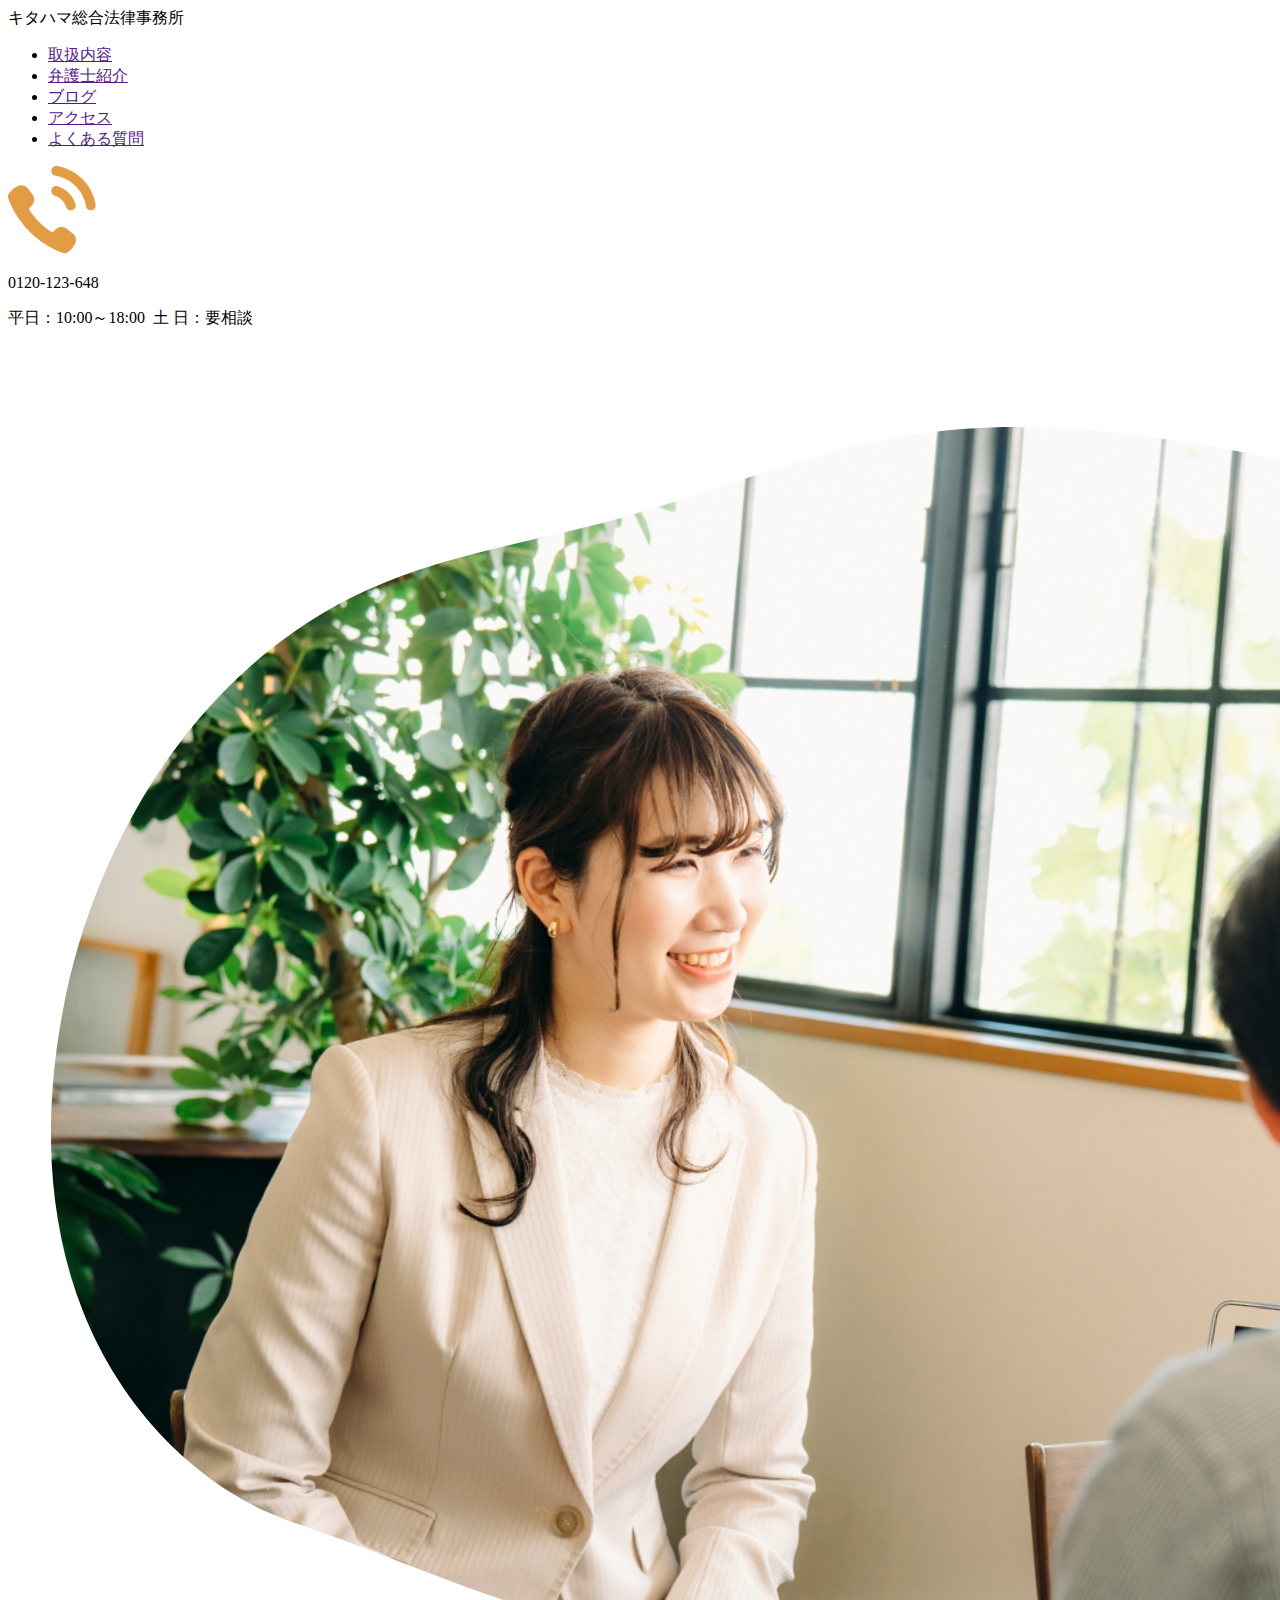
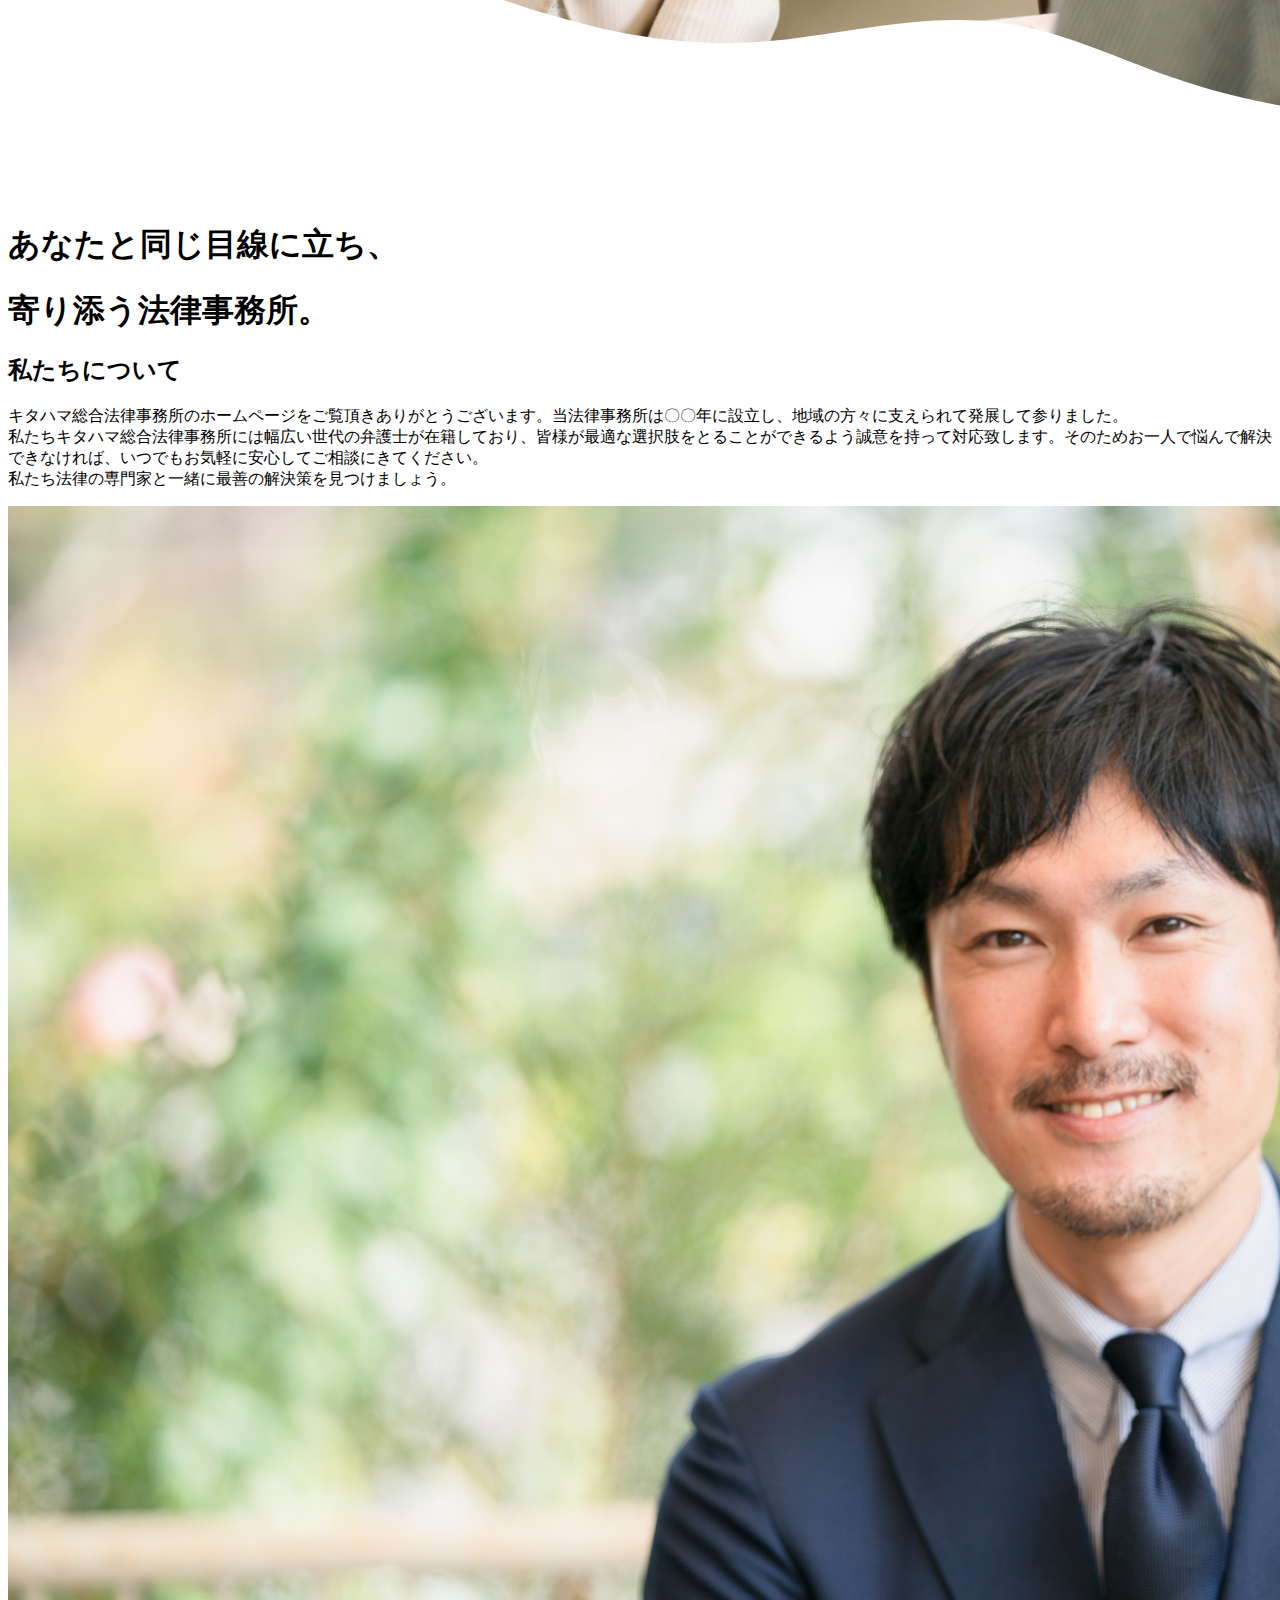
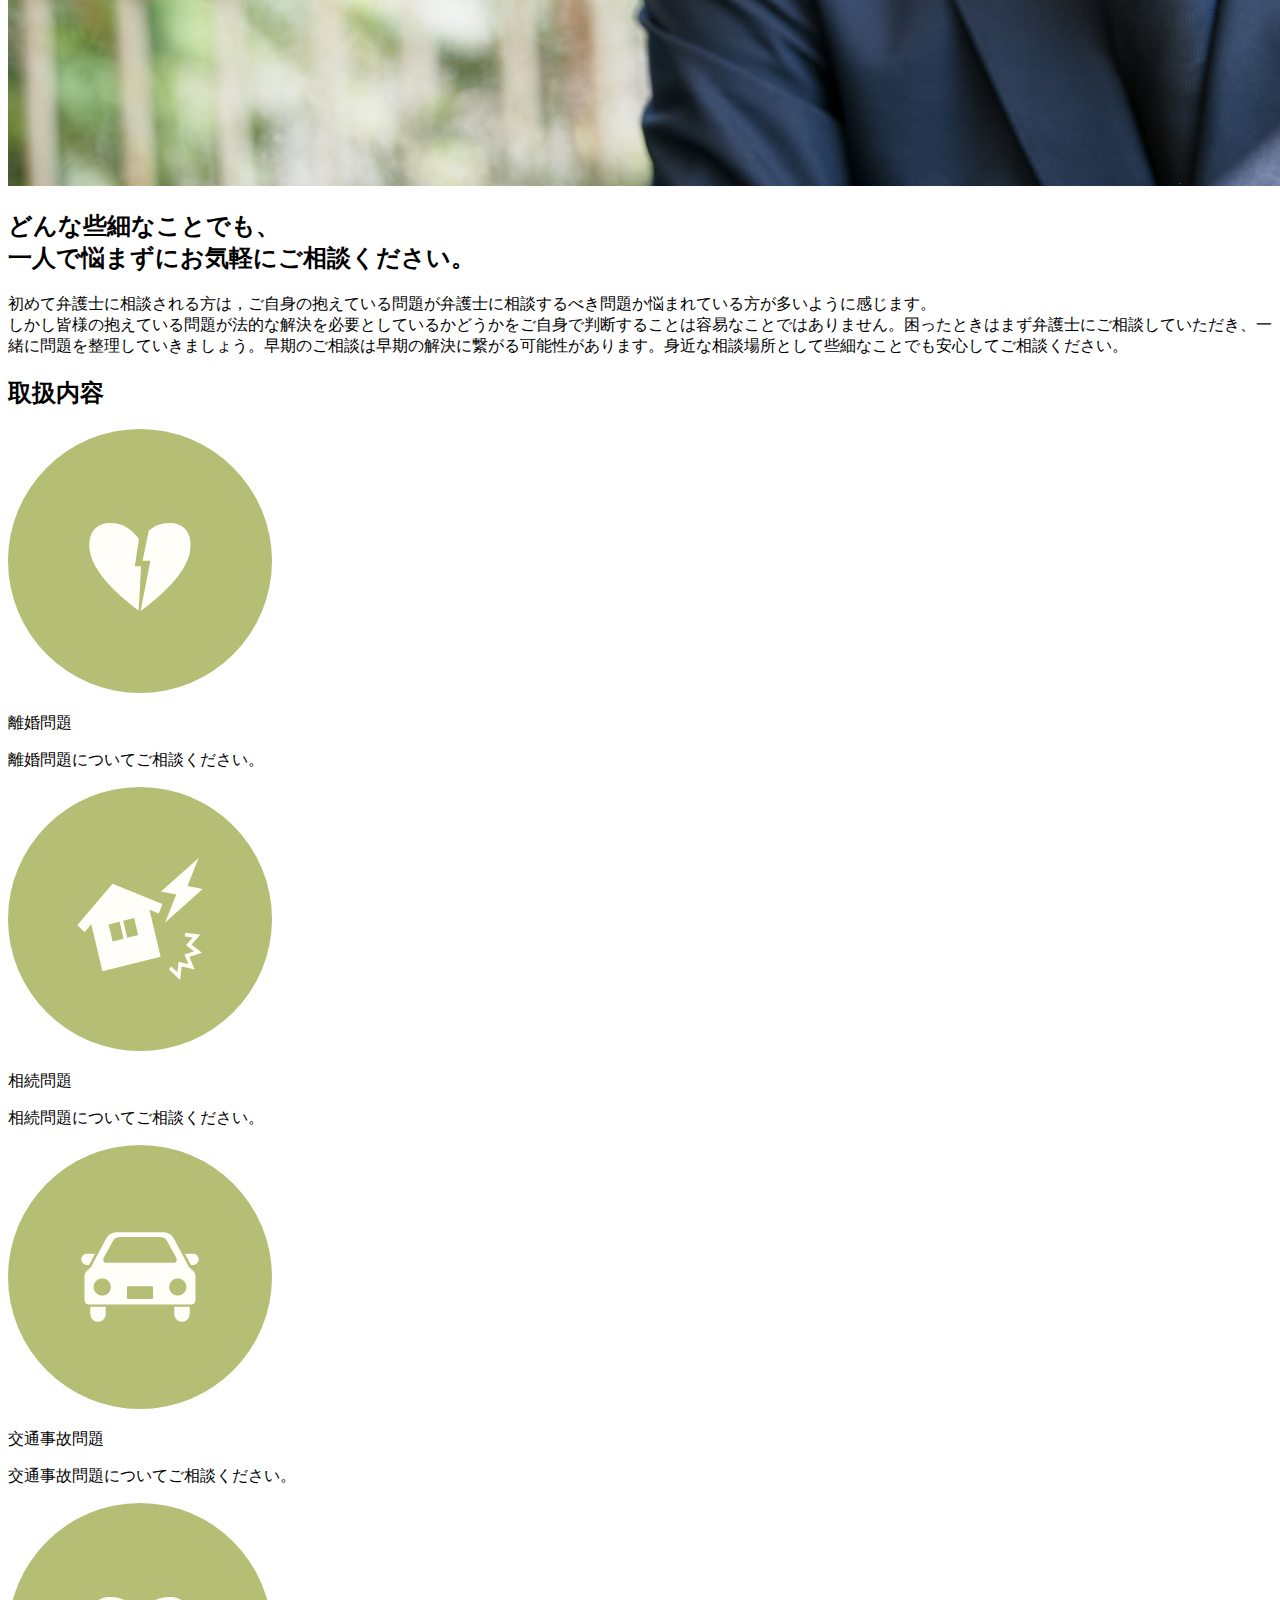
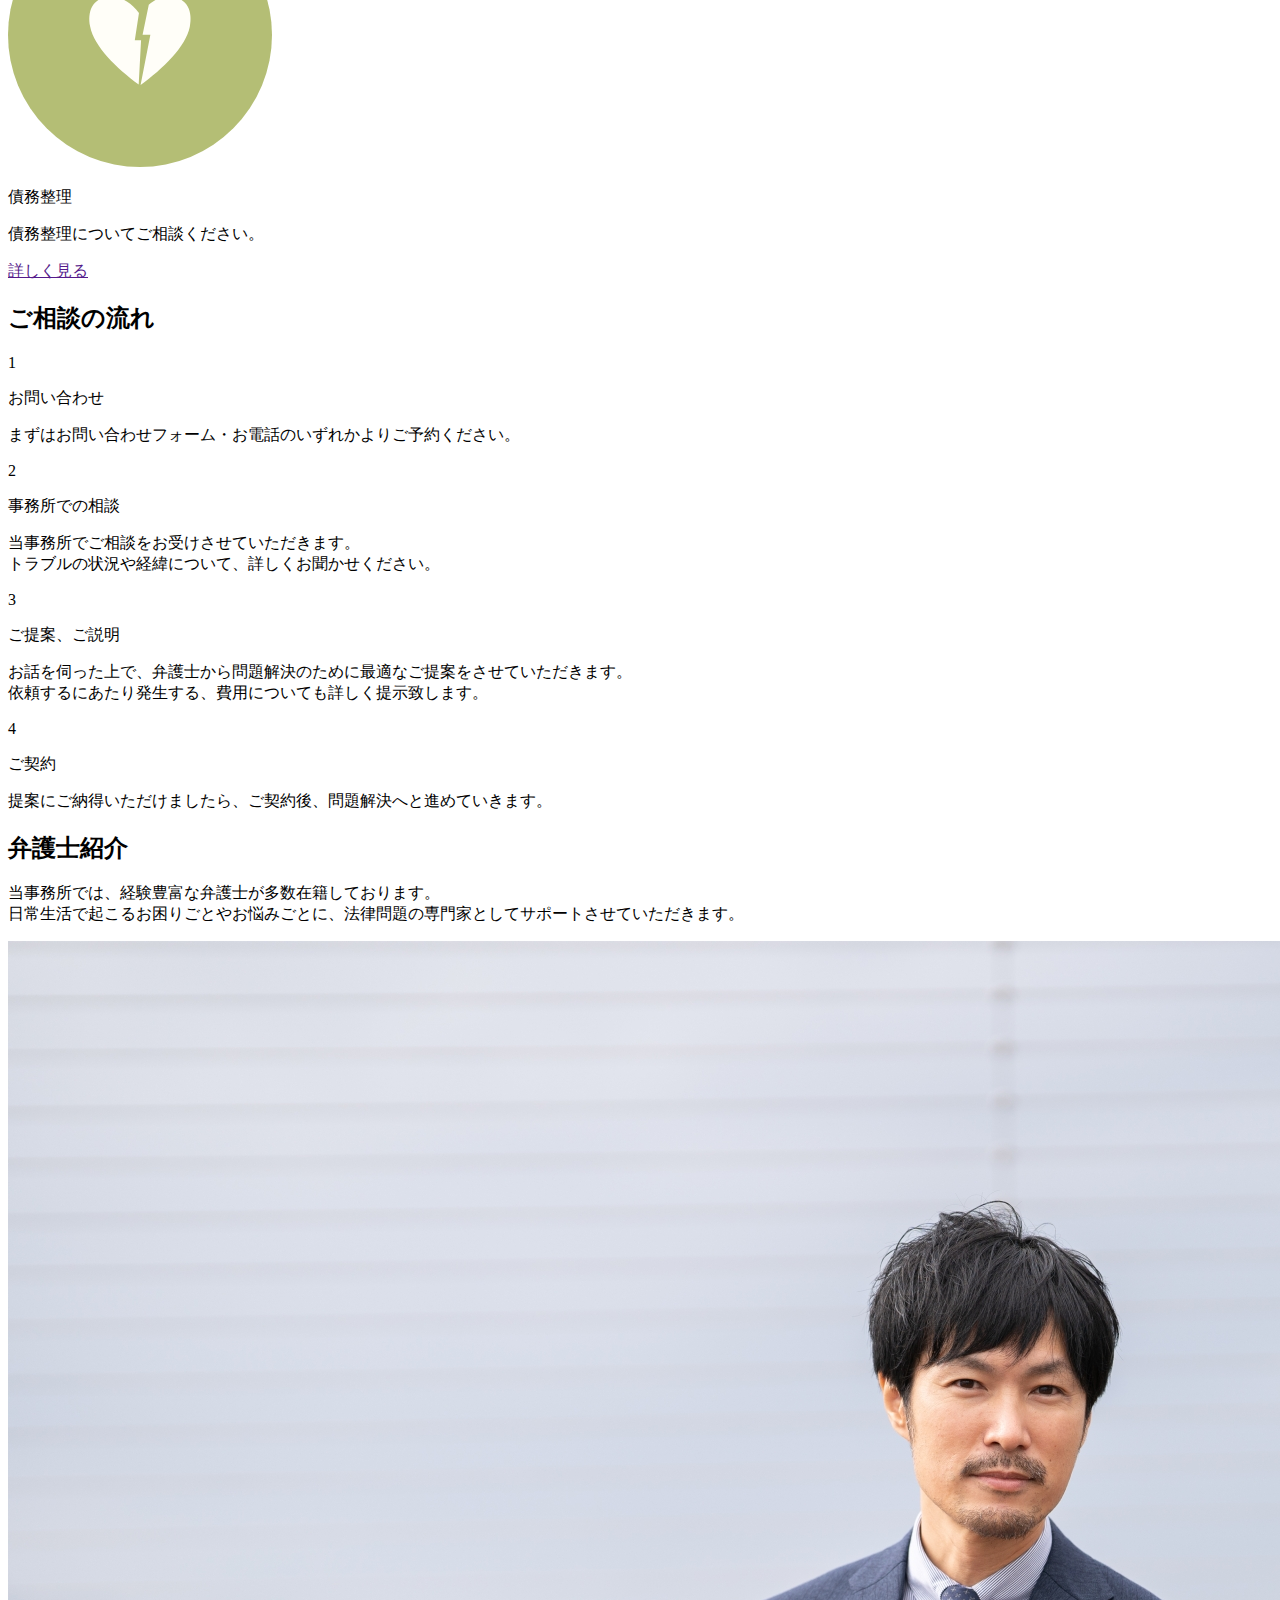
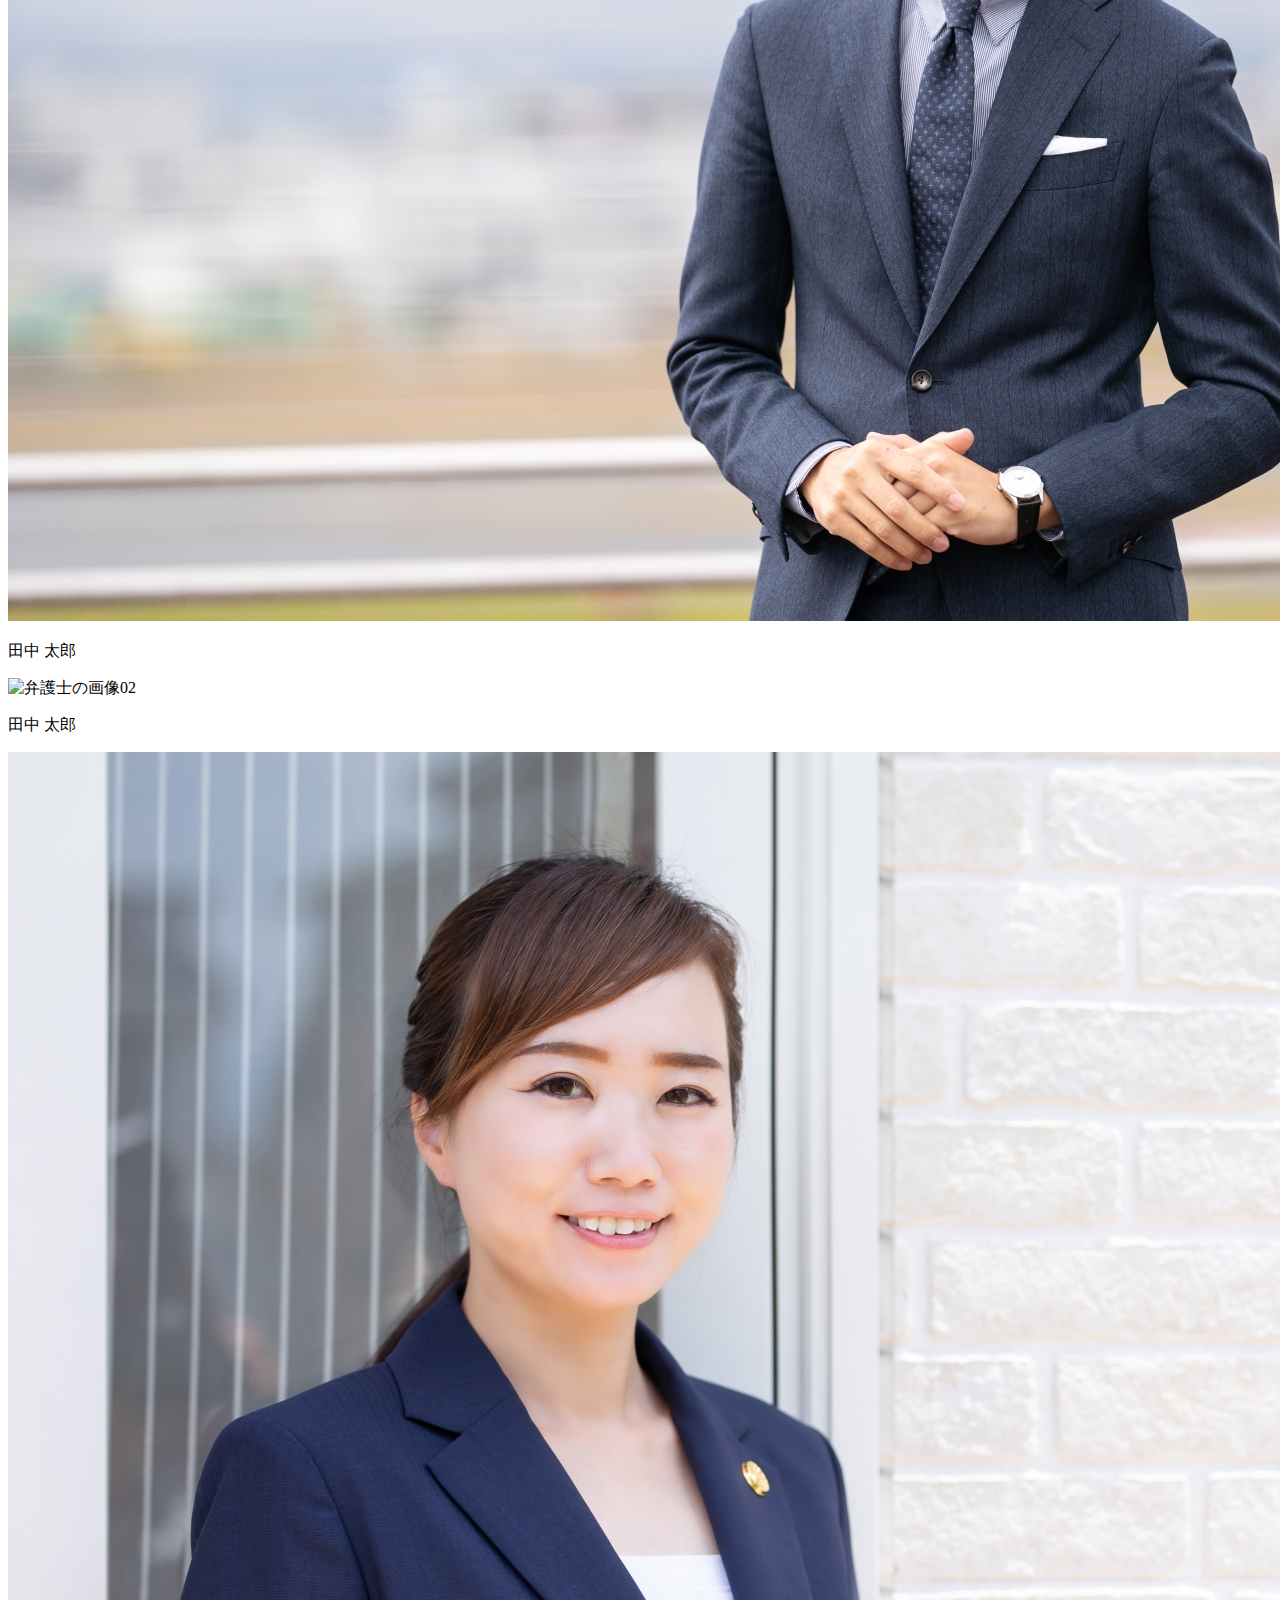
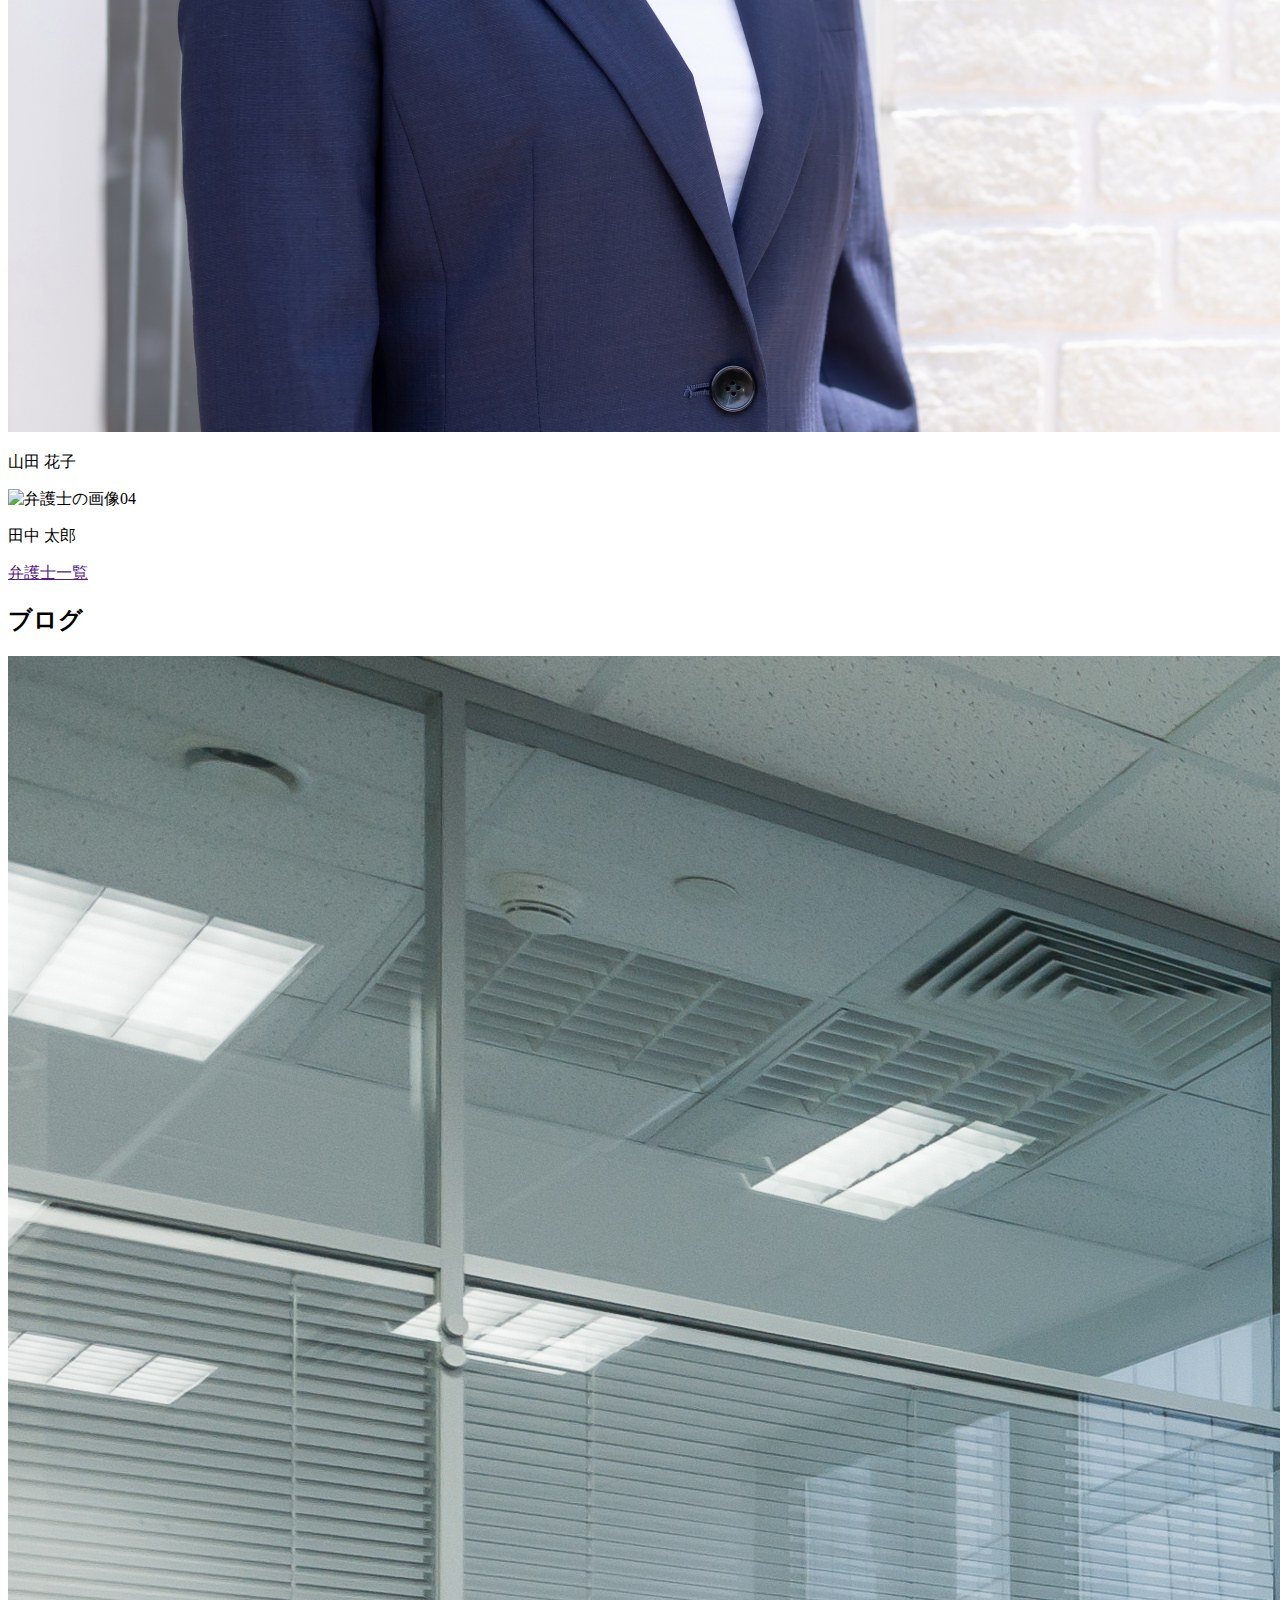
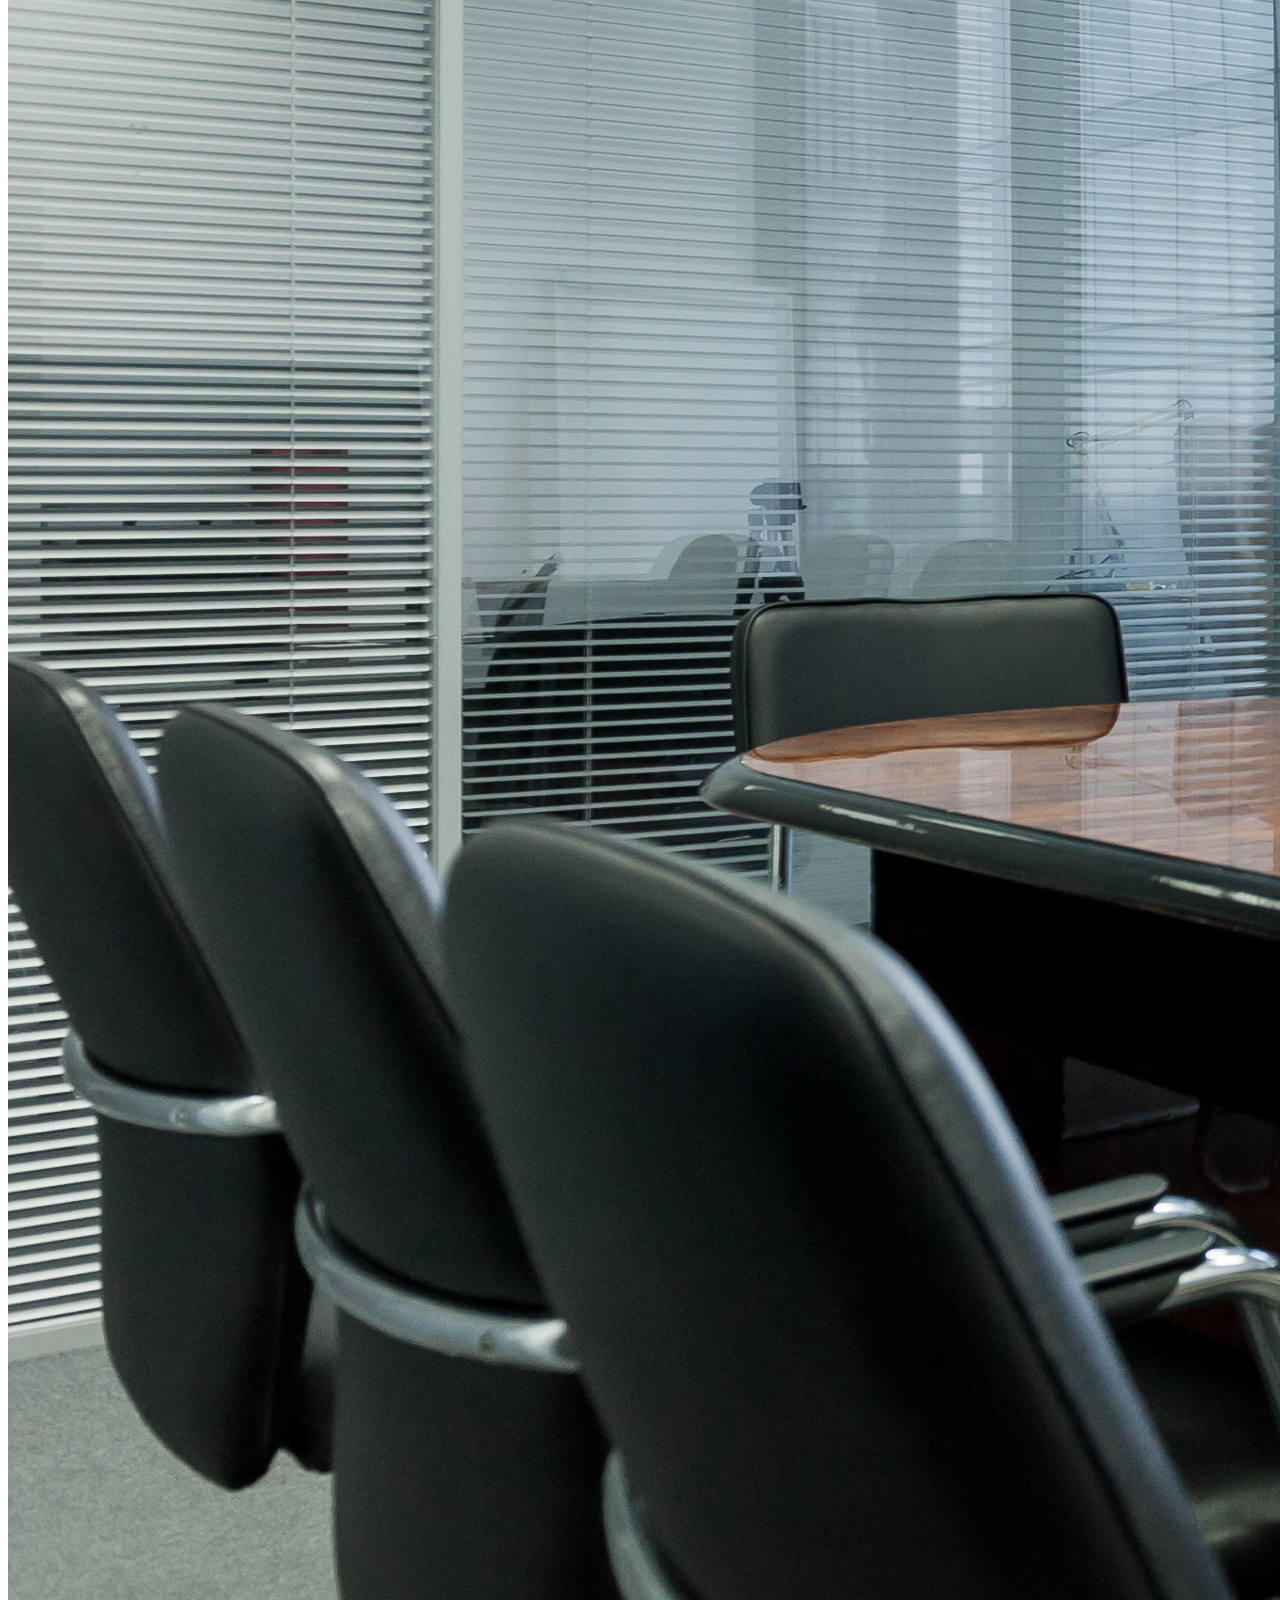
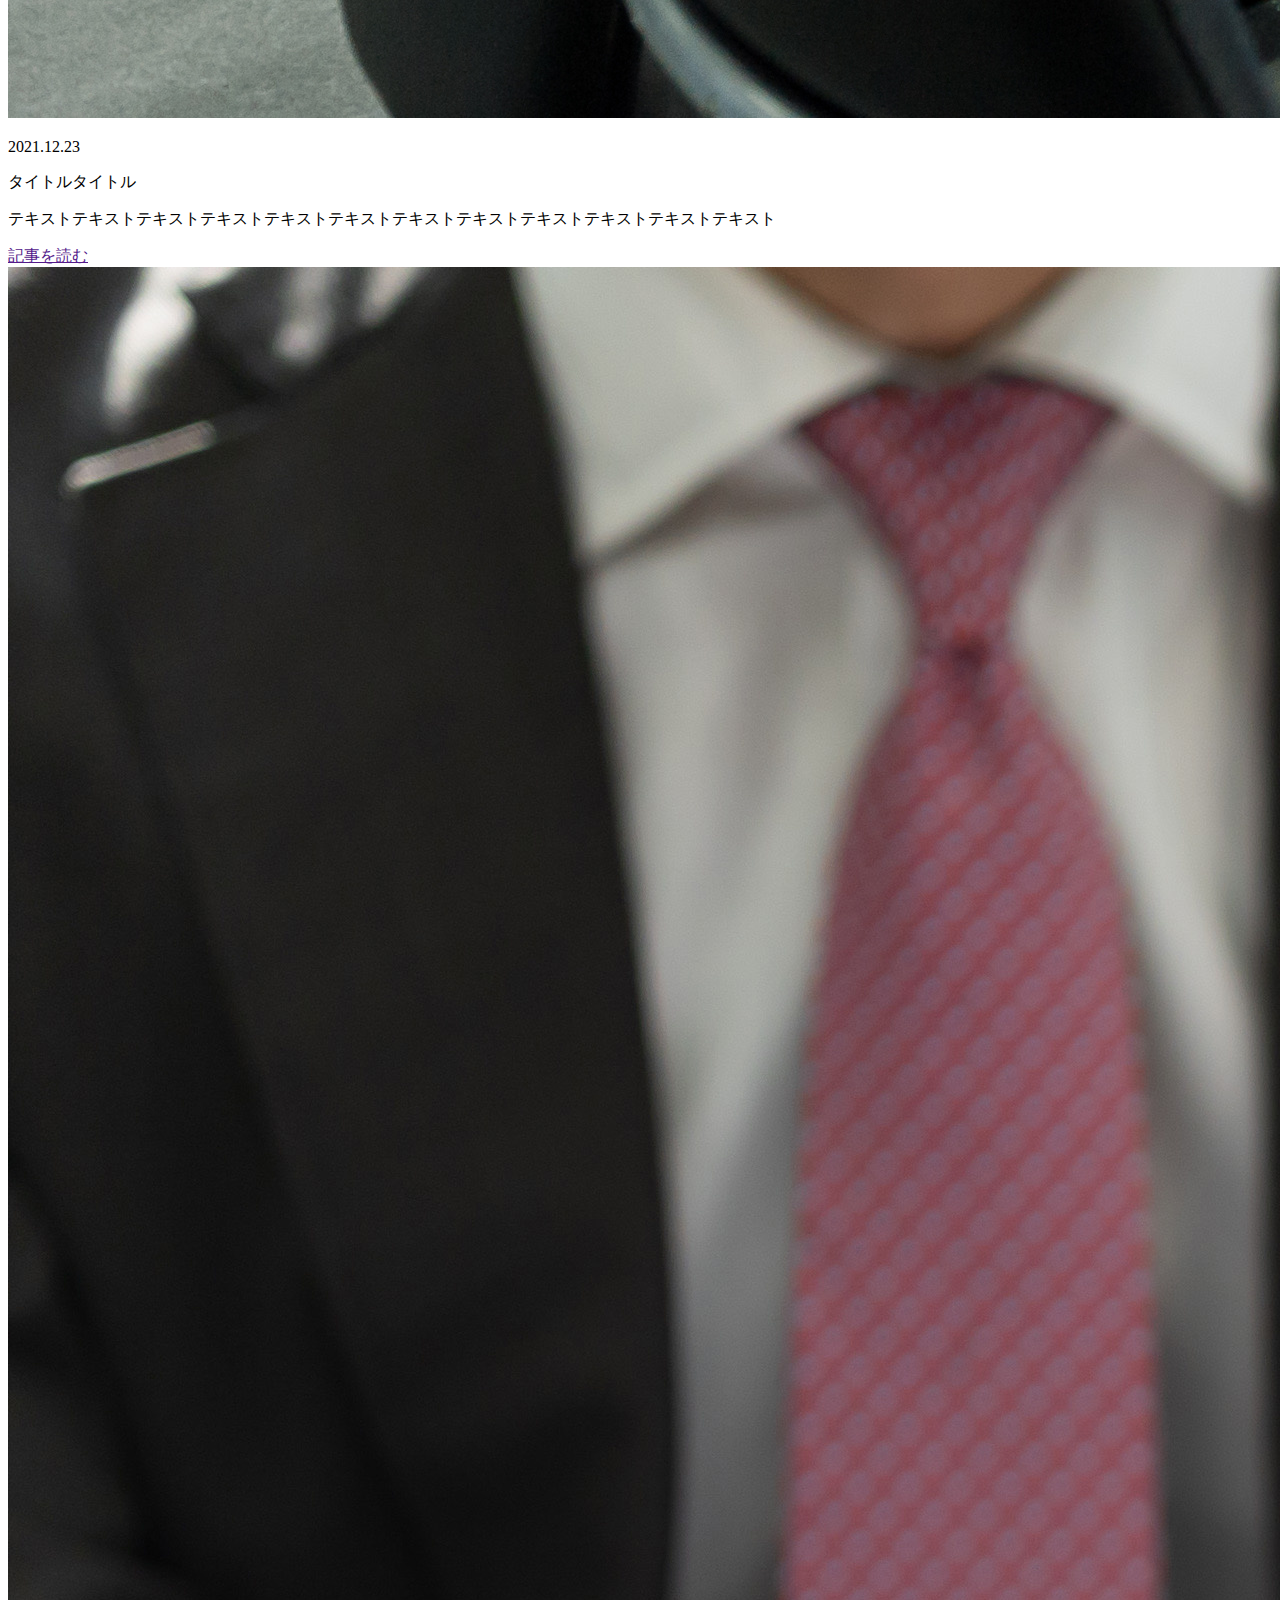
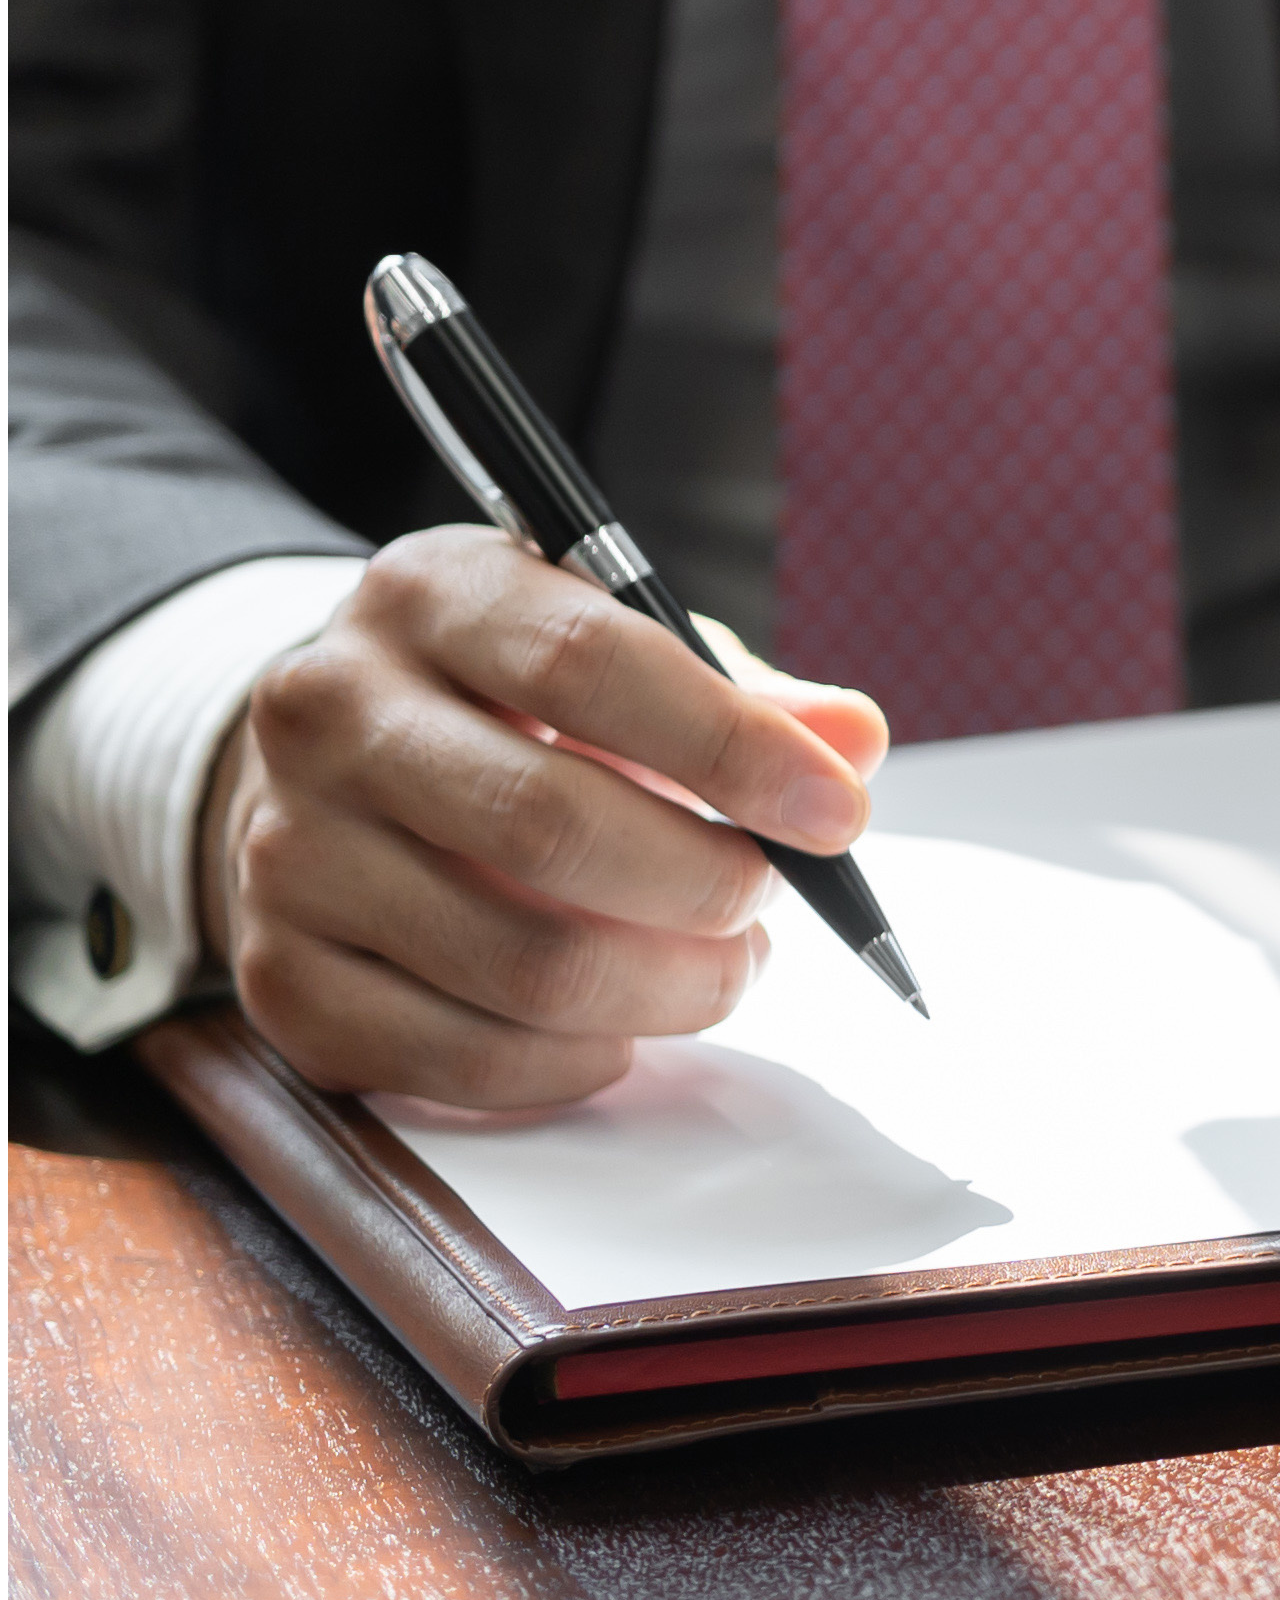
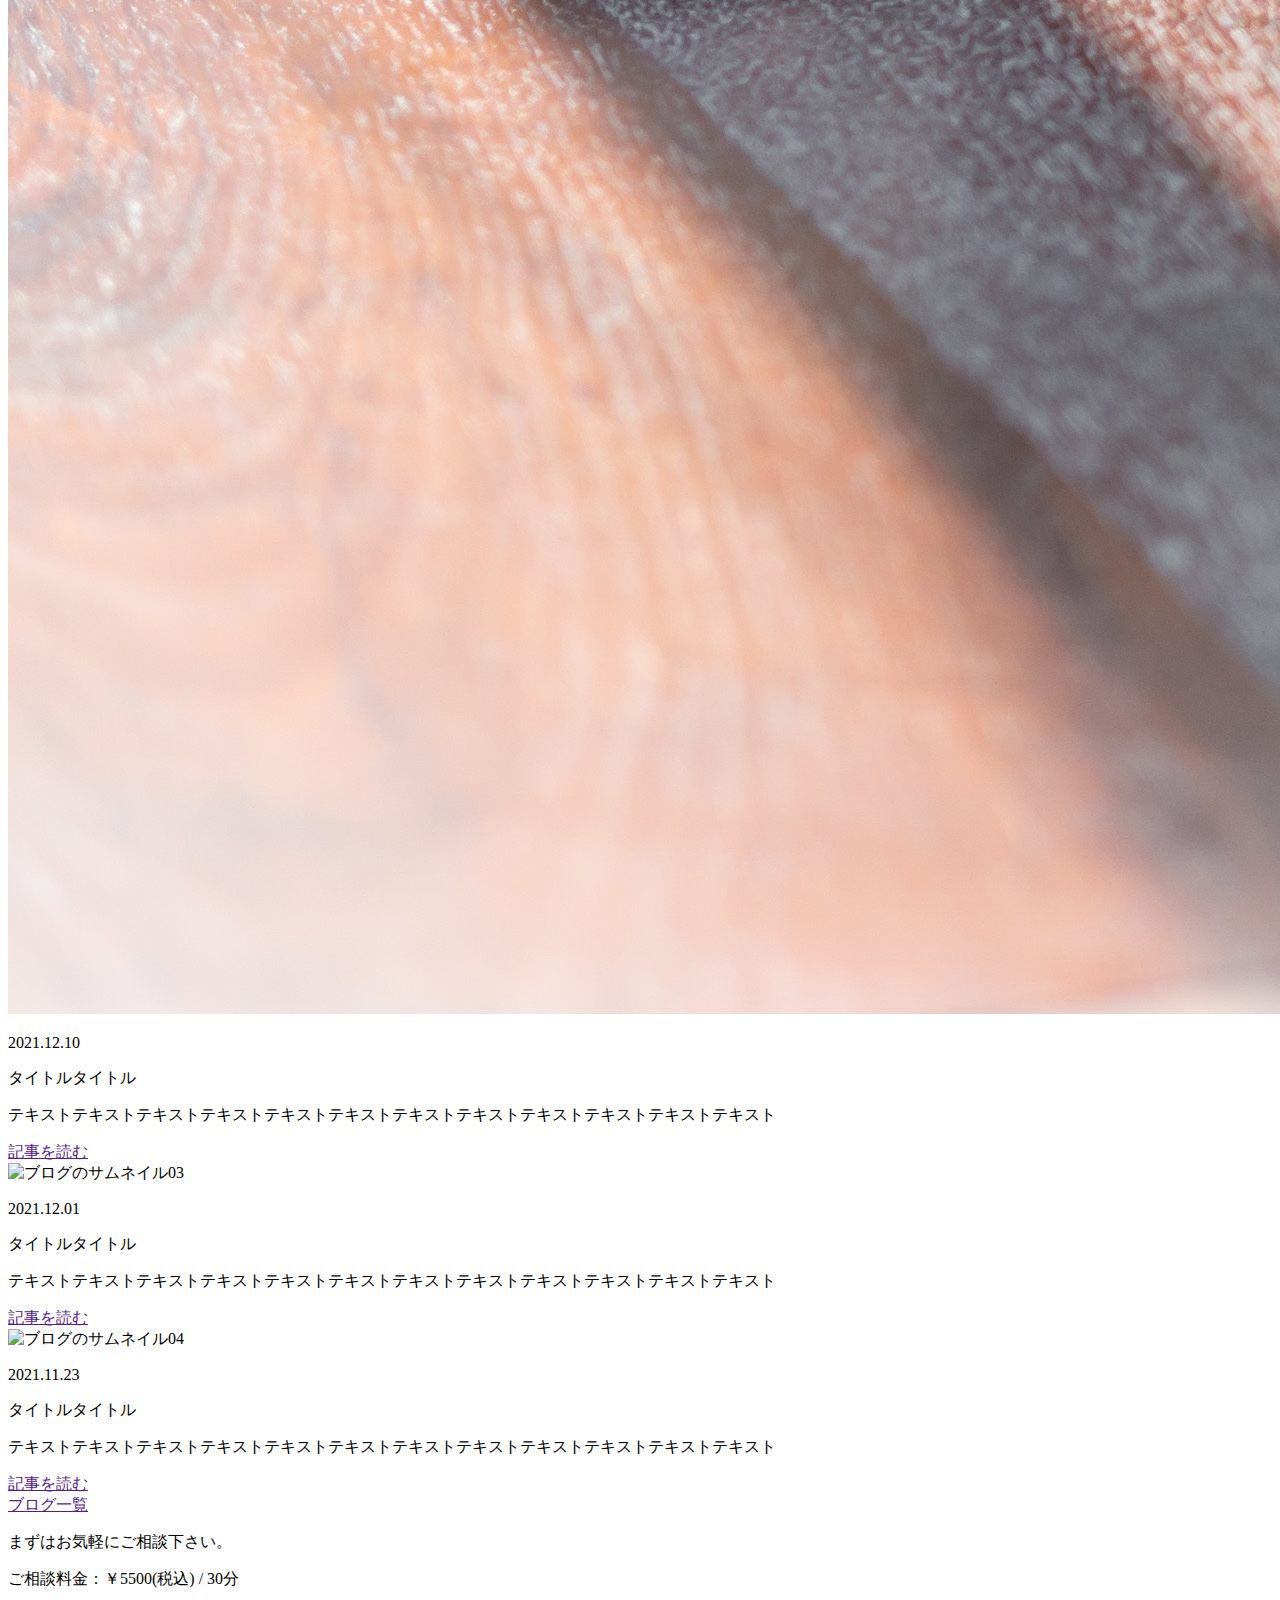
==== index.html @ 9985ad68 "20220106 TOPのhtmlが完成" ====
<!DOCTYPE html>
<html lang="jp">
    <head>
        <!-- 文字コード -->
        <meta charset="UTF-8">
    
        <!-- IEバグ回避用 -->
        <meta http-equiv="X-UA-Compatible" content="IE=edge">
    
        <!-- タイトル -->
        <title>キタハマ総合法律事務所｜トップページ</title>
    
        <!-- 説明文 -->
        <meta name="description" content="">
    
        <!-- ビューポート -->
        <meta name="viewport" content="width=device-width,initial-scale=1">
    
        <!-- OGP -->
        <meta property="og:title" content="キタハマ総合法律事務所 | トップページ">
        <meta property="og:type" content="website">
        <meta property="og:description" content="">
        <meta property="og:url" content="">
        <meta property="og:site_name" content="キタハマ総合法律事務所">
        <meta property="og:image" content="">
    
        <!-- Twitter OGP -->
        <meta name="twitter:card" content="">
    
        <!-- ファビコン -->
    
        <!-- Webフォント -->
    
        <!-- アイコンフォント -->
    
        <!-- CSS -->
        <link rel="stylesheet" href="https://cdn.jsdelivr.net/npm/destyle.css@2.0.2/destyle.css">
        <link rel="stylesheet" href="./css/base.css">
        <link rel="stylesheet" href="./css/style.css">
    </head>
<body>

    <!-- ヘッダー -->
    <header class="header">
        <nav class="header_nav">
            <div class="header_icon">キタハマ総合法律事務所</div>

            <ul class="header_list">
                <li><a href="">取扱内容</a></li>
                <li><a href="">弁護士紹介</a></li>
                <li><a href="">ブログ</a></li>
                <li><a href="">アクセス</a></li>
                <li><a href="">よくある質問</a></li>
            </ul>

            <div class="header_contact">
                <img src="./image/tel.png" alt="電話のアイコン" class="tel_icon">
                <div class="tel_box">
                    <p class="tel_number">0120-123-648</p>
                    <p class="contactable_time">平日：<span>10:00～18:00</span>   土 日：要相談</p>
                </div>
            </div>

        </nav>
    </header>

    <!-- MV -->
    <div class="mv">
        <img src="./image/mv.png" alt="弁護士と相談者の画像" class="mv">
        <div class="catchcopy">
            <h1>あなたと同じ目線に立ち、</h1>
            <h1>寄り添う法律事務所。</h1>
        </div>

    </div>

    <!-- 私達について -->
    <section class="about">
        <h2 class="section_title">私たちについて</h2>

        <p class="section_text">
            キタハマ総合法律事務所のホームページをご覧頂きありがとうございます。当法律事務所は〇〇年に設立し、地域の方々に支えられて発展して参りました。
            <br>私たちキタハマ総合法律事務所には幅広い世代の弁護士が在籍しており、皆様が最適な選択肢をとることができるよう誠意を持って対応致します。そのためお一人で悩んで解決できなければ、いつでもお気軽に安心してご相談にきてください。
            <br>私たち法律の専門家と一緒に最善の解決策を見つけましょう。
        </p>

        <img src="./image/about.jpg" alt="弁護士の画像" class="about_image">

    </section>

    <!-- 初めての方へ -->
    <section class="for_beginners">
        <h2 class="section_title">どんな些細なことでも、<br>一人で悩まずにお気軽にご相談ください。</h2>

        <p class="section_text">
            初めて弁護士に相談される方は，ご自身の抱えている問題が弁護士に相談するべき問題か悩まれている方が多いように感じます。
            <br>しかし皆様の抱えている問題が法的な解決を必要としているかどうかをご自身で判断することは容易なことではありません。困ったときはまず弁護士にご相談していただき、一緒に問題を整理していきましょう。早期のご相談は早期の解決に繋がる可能性があります。身近な相談場所として些細なことでも安心してご相談ください。
        </p>


    </section>


    <!-- 取扱内容 -->
    <section class="service">
        <h2 class="section_title">取扱内容</h2>

        <div class="service_container">

            <div class="service_box">
                <img src="./image/contents01.png" alt="離婚問題のアイコン">
                <div class="service_textbox">
                    <p class="service_title">離婚問題</p>
                    <p class="service_text">離婚問題についてご相談ください。</p>
                </div>
            </div> 

            <div class="service_box">
                <img src="./image/contents02.png" alt="相続問題のアイコン">
                <div class="service_textbox">
                    <p class="service_title">相続問題</p>
                    <p class="service_text">相続問題についてご相談ください。</p>
                </div>
            </div> 

            <div class="service_box">
                <img src="./image/contents03.png" alt="交通事故問題のアイコン">
                <div class="service_textbox">
                    <p class="service_title">交通事故問題</p>
                    <p class="service_text">交通事故問題についてご相談ください。</p>
                </div>
            </div> 

            <div class="service_box">
                <img src="./image/contents01.png" alt="債務整理のアイコン">
                <div class="service_textbox">
                    <p class="service_title">債務整理</p>
                    <p class="service_text">債務整理についてご相談ください。</p>
                </div>
            </div> 

        </div>

        <div class="section_button">
            <a href="" class="button">詳しく見る</a>
        </div>

    </section>

    <!-- ご相談の流れ -->
    <!-- TODO : flow_numberのz-indexを最高値 次点で擬似要素のborder 最後にbox全体 / flow_numberと擬似要素のrightの値を同じにする-->
    <section class="flow">
        <h2 class="section_title">ご相談の流れ</h2>

        <div class="flow_container">

            <div class="flow_box">
                <p class="flow_number">1</p>

                <div class="flow_textbox">
                    <p class="flow_title">お問い合わせ</p>
                    <p class="flow_text">まずはお問い合わせフォーム・お電話のいずれかよりご予約ください。</p>
                </div>
            </div>

            <div class="flow_box">
                <p class="flow_number">2</p>

                <div class="flow_textbox">
                    <p class="flow_title">事務所での相談</p>
                    <p class="flow_text">
                        当事務所でご相談をお受けさせていただきます。
                        <br>トラブルの状況や経緯について、詳しくお聞かせください。
                    </p>
                </div>
            </div>

            <div class="flow_box">
                <p class="flow_number">3</p>

                <div class="flow_textbox">
                    <p class="flow_title">ご提案、ご説明</p>
                    <p class="flow_text">
                        お話を伺った上で、弁護士から問題解決のために最適なご提案をさせていただきます。
                        <br>依頼するにあたり発生する、費用についても詳しく提示致します。
                    </p>
                </div>
            </div>

            <div class="flow_box">
                <p class="flow_number">4</p>

                <div class="flow_textbox">
                    <p class="flow_title">ご契約</p>
                    <p class="flow_text">
                        提案にご納得いただけましたら、ご契約後、問題解決へと進めていきます。
                    </p>
                </div>
            </div>

        </div>

    </section>

    <!-- 弁護士紹介 -->
    <section class="introduction">
        <h2 class="section_title">弁護士紹介</h2>

        <p class="section_text">
            当事務所では、経験豊富な弁護士が多数在籍しております。
            <br>日常生活で起こるお困りごとやお悩みごとに、法律問題の専門家としてサポートさせていただきます。
        </p>

        <div class="introduction_container">

            <div class="introduction_box">
                <img src="./image/lawyer01.jpg" alt="弁護士の画像01" class="lawyer_image">
                <div class="lawyer_name">
                    <p class="name">田中 太郎</p>
                </div>
            </div>

            <div class="introduction_box">
                <img src="./image/lawyer02.jpg" alt="弁護士の画像02" class="lawyer_image">
                <div class="lawyer_name">
                    <p class="name">田中 太郎</p>
                </div>
            </div>

            <div class="introduction_box">
                <img src="./image/lawyer03.jpg" alt="弁護士の画像03" class="lawyer_image">
                <div class="lawyer_name">
                    <p class="name">山田 花子</p>
                </div>
            </div>

            <div class="introduction_box">
                <img src="./image/lawyer04.jpg" alt="弁護士の画像04" class="lawyer_image">
                <div class="lawyer_name">
                    <p class="name">田中 太郎</p>
                </div>
            </div>

        </div>

        <div class="section_button">
            <a href="" class="button">弁護士一覧</a>
        </div>

    </section>

    <!-- ブログ -->
    <section class="blog">
        <h2 class="section_title">ブログ</h2>

        <div class="blog_container">

            <div class="blog_box">
                <img src="./image/blog01.jpeg" alt="ブログのサムネイル01" class="blog_image">
                <div class="blog_textbox">
                    <p class="post_bate">2021.12.23</p>
                    <p class="blog_title">タイトルタイトル</p>
                    <p class="blog_text">テキストテキストテキストテキストテキストテキストテキストテキストテキストテキストテキストテキスト</p>
                    <a href="" class="more_read">記事を読む</a>
                </div>
            </div>

            <div class="blog_box">
                <img src="./image/blog02.jpeg" alt="ブログのサムネイル02" class="blog_image">
                <div class="blog_textbox">
                    <p class="post_bate">2021.12.10</p>
                    <p class="blog_title">タイトルタイトル</p>
                    <p class="blog_text">テキストテキストテキストテキストテキストテキストテキストテキストテキストテキストテキストテキスト</p>
                    <a href="" class="more_read">記事を読む</a>
                </div>
            </div>

            <div class="blog_box">
                <img src="./image/blog03.jpeg" alt="ブログのサムネイル03" class="blog_image">
                <div class="blog_textbox">
                    <p class="post_bate">2021.12.01</p>
                    <p class="blog_title">タイトルタイトル</p>
                    <p class="blog_text">テキストテキストテキストテキストテキストテキストテキストテキストテキストテキストテキストテキスト</p>
                    <a href="" class="more_read">記事を読む</a>
                </div>
            </div>

            <div class="blog_box">
                <img src="./image/blog04.jpeg" alt="ブログのサムネイル04" class="blog_image">
                <div class="blog_textbox">
                    <p class="post_bate">2021.11.23</p>
                    <p class="blog_title">タイトルタイトル</p>
                    <p class="blog_text">テキストテキストテキストテキストテキストテキストテキストテキストテキストテキストテキストテキスト</p>
                    <a href="" class="more_read">記事を読む</a>
                </div>
            </div>

        </div>

        <div class="section_button">
            <a href="" class="button">ブログ一覧</a>
        </div>

    </section>

    <!-- お問い合わせ -->
    <div class="contact">
        <p class="contact_copy">まずはお気軽にご相談下さい。</p>
        <p class="contact_price">ご相談料金：￥5500(税込) / 30分</p>

        <div class="contact_buttonbox">

            <div class="tel_button">
                <img src="./image/tel.png" alt="電話のアイコン" class="tel_icon">
                <div class="tel_box">
                    <p class="tel_number">0120-123-648</p>
                    <p class="contactable_time">平日：<span>10:00～18:00</span>   土 日：要相談</p>
                </div>
            </div>

            <div class="form_button">
                <p class="contact_link">お問い合わせはコチラ</p>
            </div>

        </div>

    </div>

    <!-- アクセス -->
    <section class="access">
        <h2 class="section_title">アクセス</h2>

        <div class="access_map">
            <iframe src="https://www.google.com/maps/embed?pb=!1m18!1m12!1m3!1d1178.3253420042952!2d135.49639747704802!3d34.67418322259965!2m3!1f0!2f0!3f0!3m2!1i1024!2i768!4f13.1!3m3!1m2!1s0x6000e74d5f549d2f%3A0x55387a4850878072!2z44Kv44Oq44Ko44Kk44K_44O844K644O744OV44Kh44Kv44OI44Oq44O8!5e0!3m2!1sja!2sjp!4v1636247728221!5m2!1sja!2sjp" width="600" height="450" style="border:0;" allowfullscreen="" loading="lazy"></iframe>
        </div>

        <div class="access_textbox">
            <p class="adress">〒541-0041
                <br>大阪市中央区北浜1丁目1-1-12F
            </p>

            <p class="access_text">堺筋線北浜駅から徒歩5分</p>

            <div class="section_button">
                <a href="" class="button">Google mapを開く</a>
            </div>
        </div>

        <!-- フッター -->
        <footer class="footer">
            <div class="footer_container">

                <div class="footer_box">
                    <p class="office">キタハマ総合法律事務所</p>
                    <p class="tel_number">0120-123-648</p>
                    <p class="address">
                        〒541-0041
                        <br>大阪市中央区北浜1丁目1-1-12F
                    </p>

                </div>

                <div class="footer_nav">
                    <ul class="footer_list">
                        <li><a href="">取扱業務</a></li>
                        <li><a href="">弁護士紹介</a></li>
                        <li><a href="">ブログ</a></li>
                        <li><a href="">アクセス</a></li>
                        <li><a href="">よくある質問</a></li>
                    </ul>

                </div>

            </div>

            <p class="copylight">copylight</p>

        </footer>

    </section>

    <!-- JavaScript -->
    <script src="https://code.jquery.com/jquery-3.4.1.min.js"></script>
    <script type="text/javascript" src="//cdn.jsdelivr.net/npm/slick-carousel@1.8.1/slick/slick.min.js"></script>
    <script src="./js/script.js"></script>

</body>
</html>
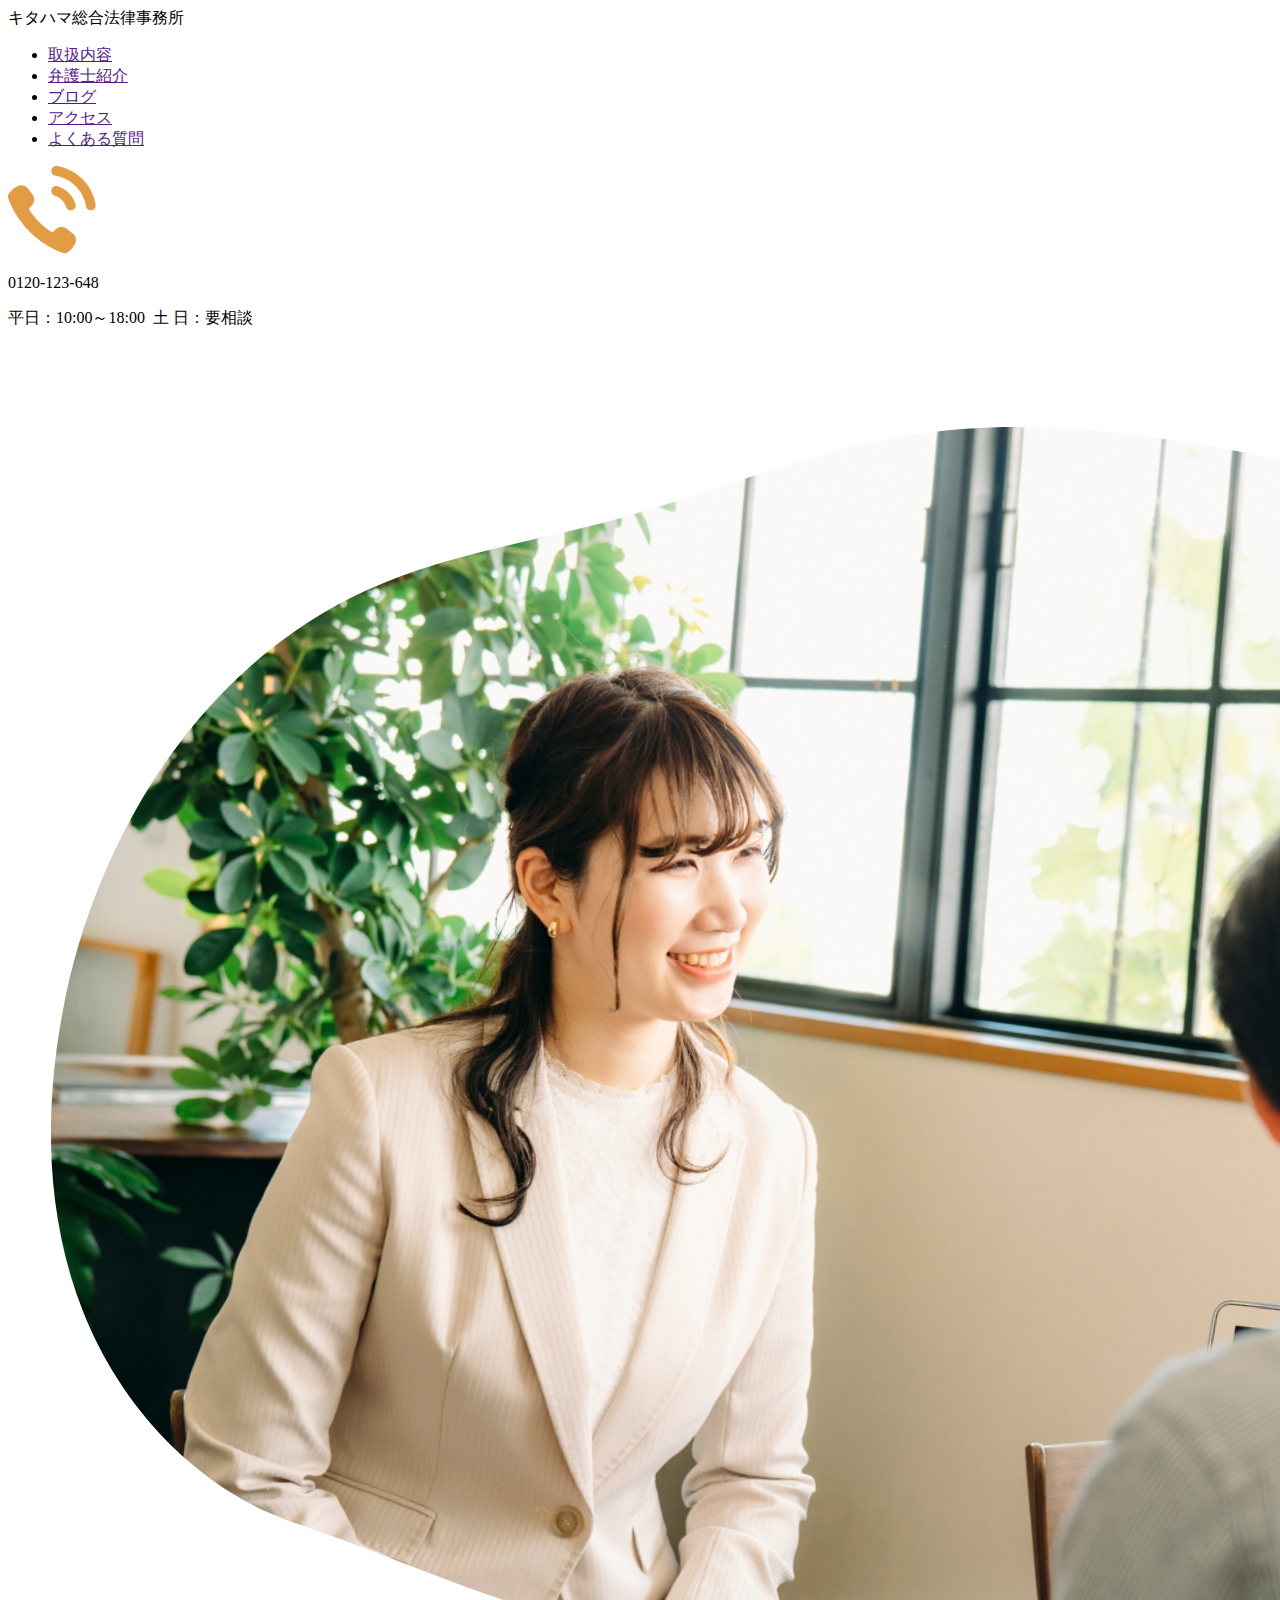
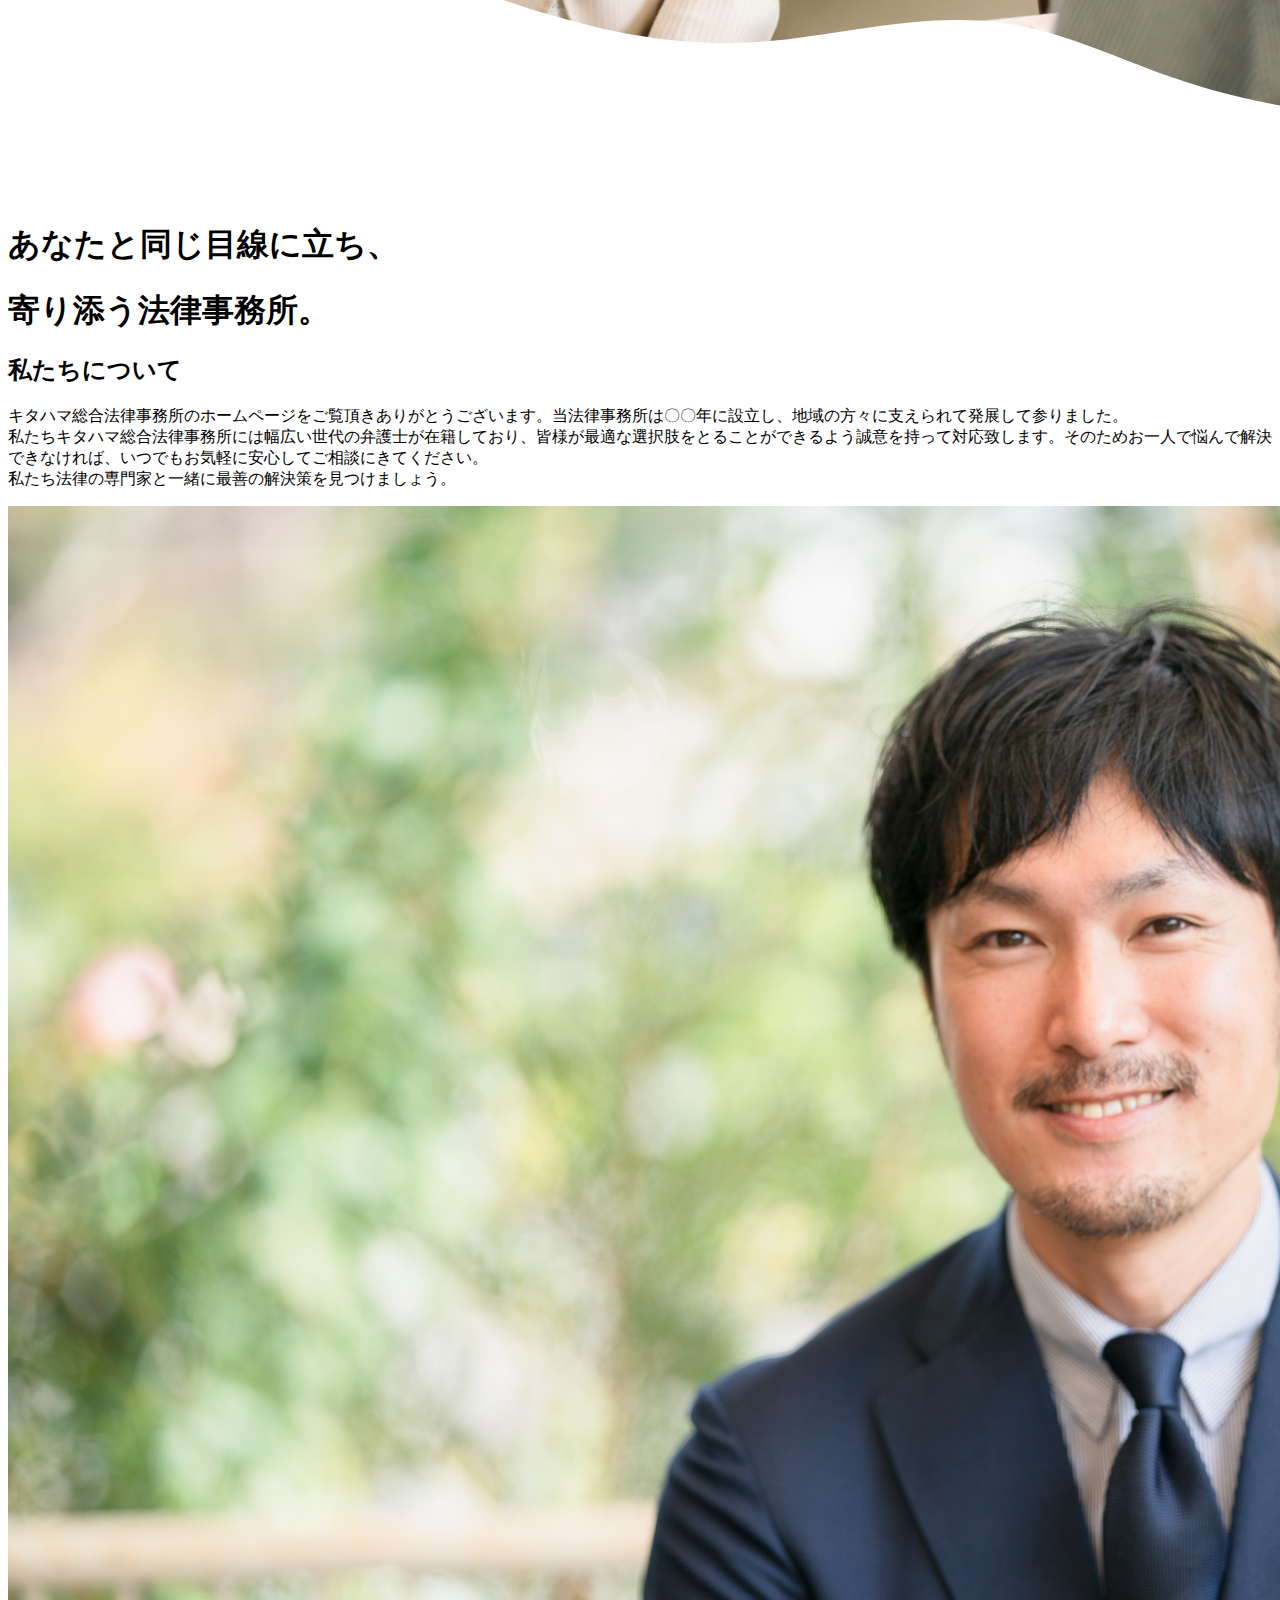
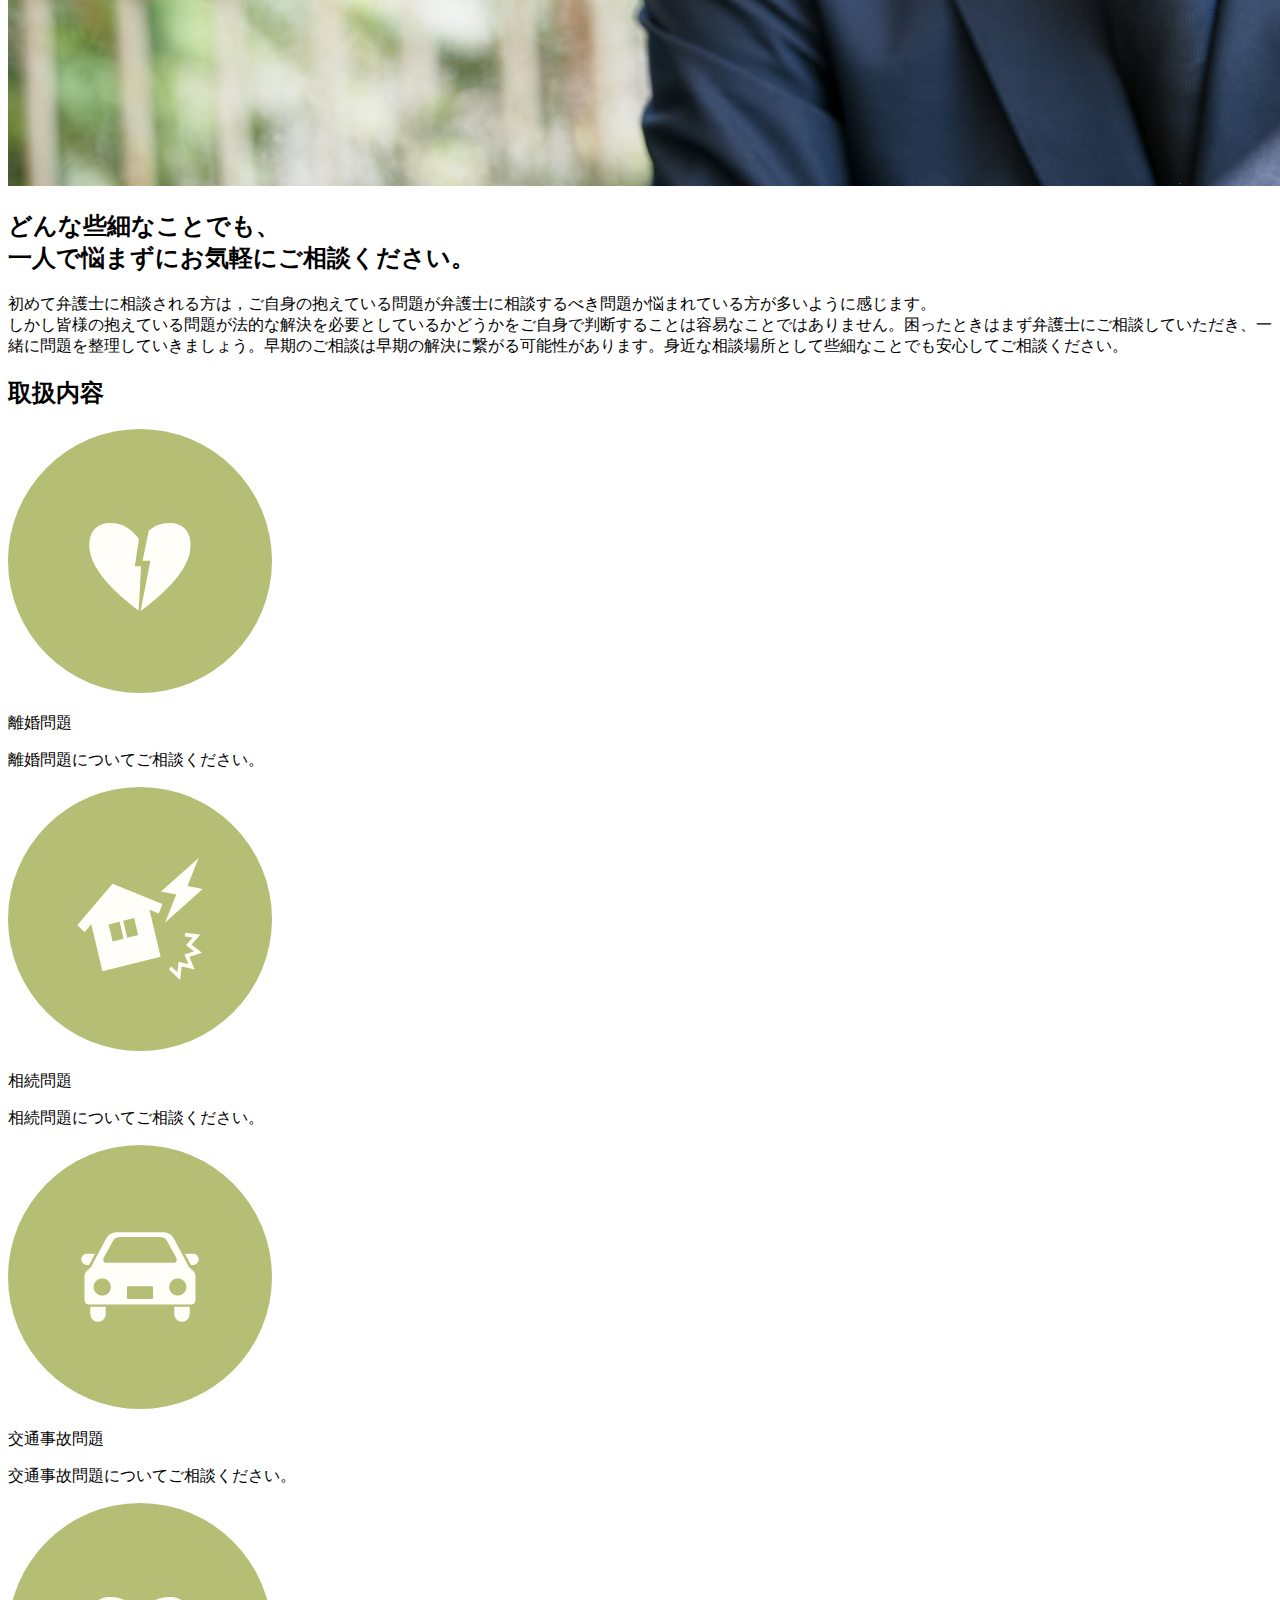
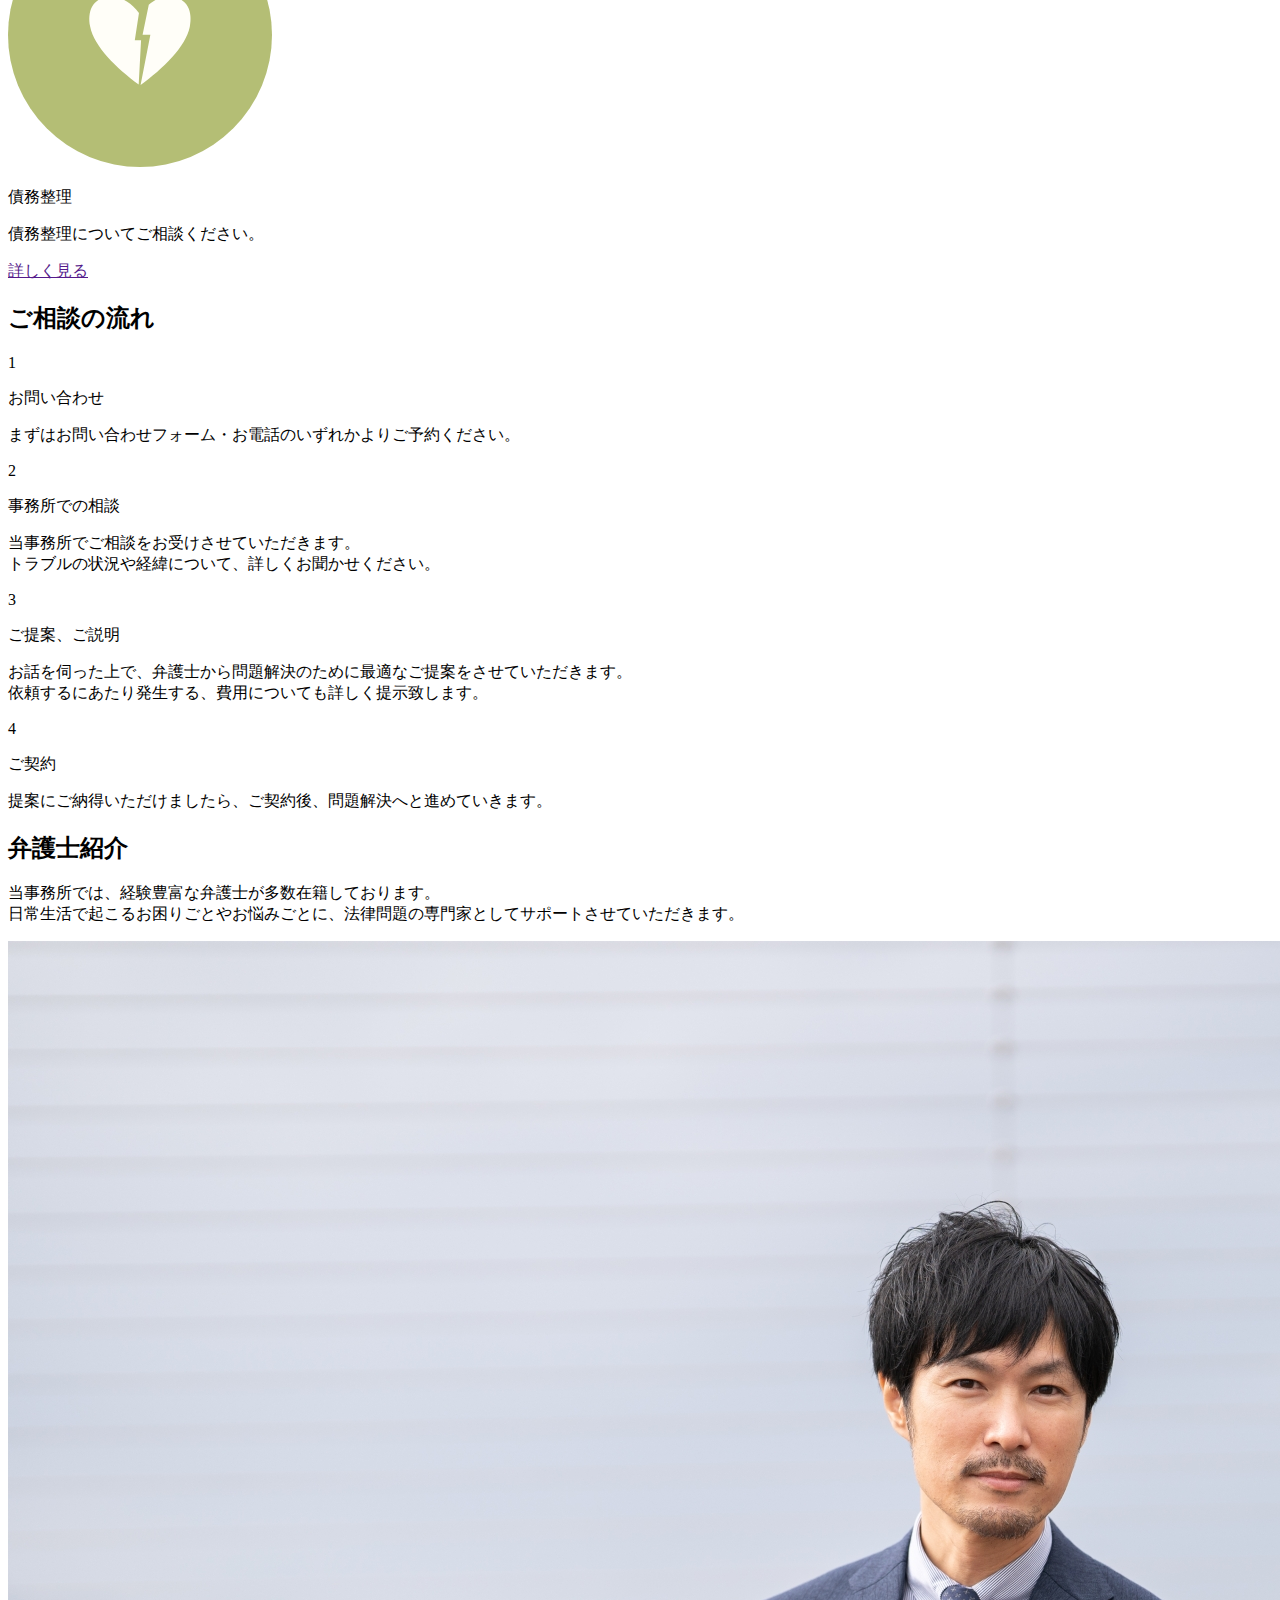
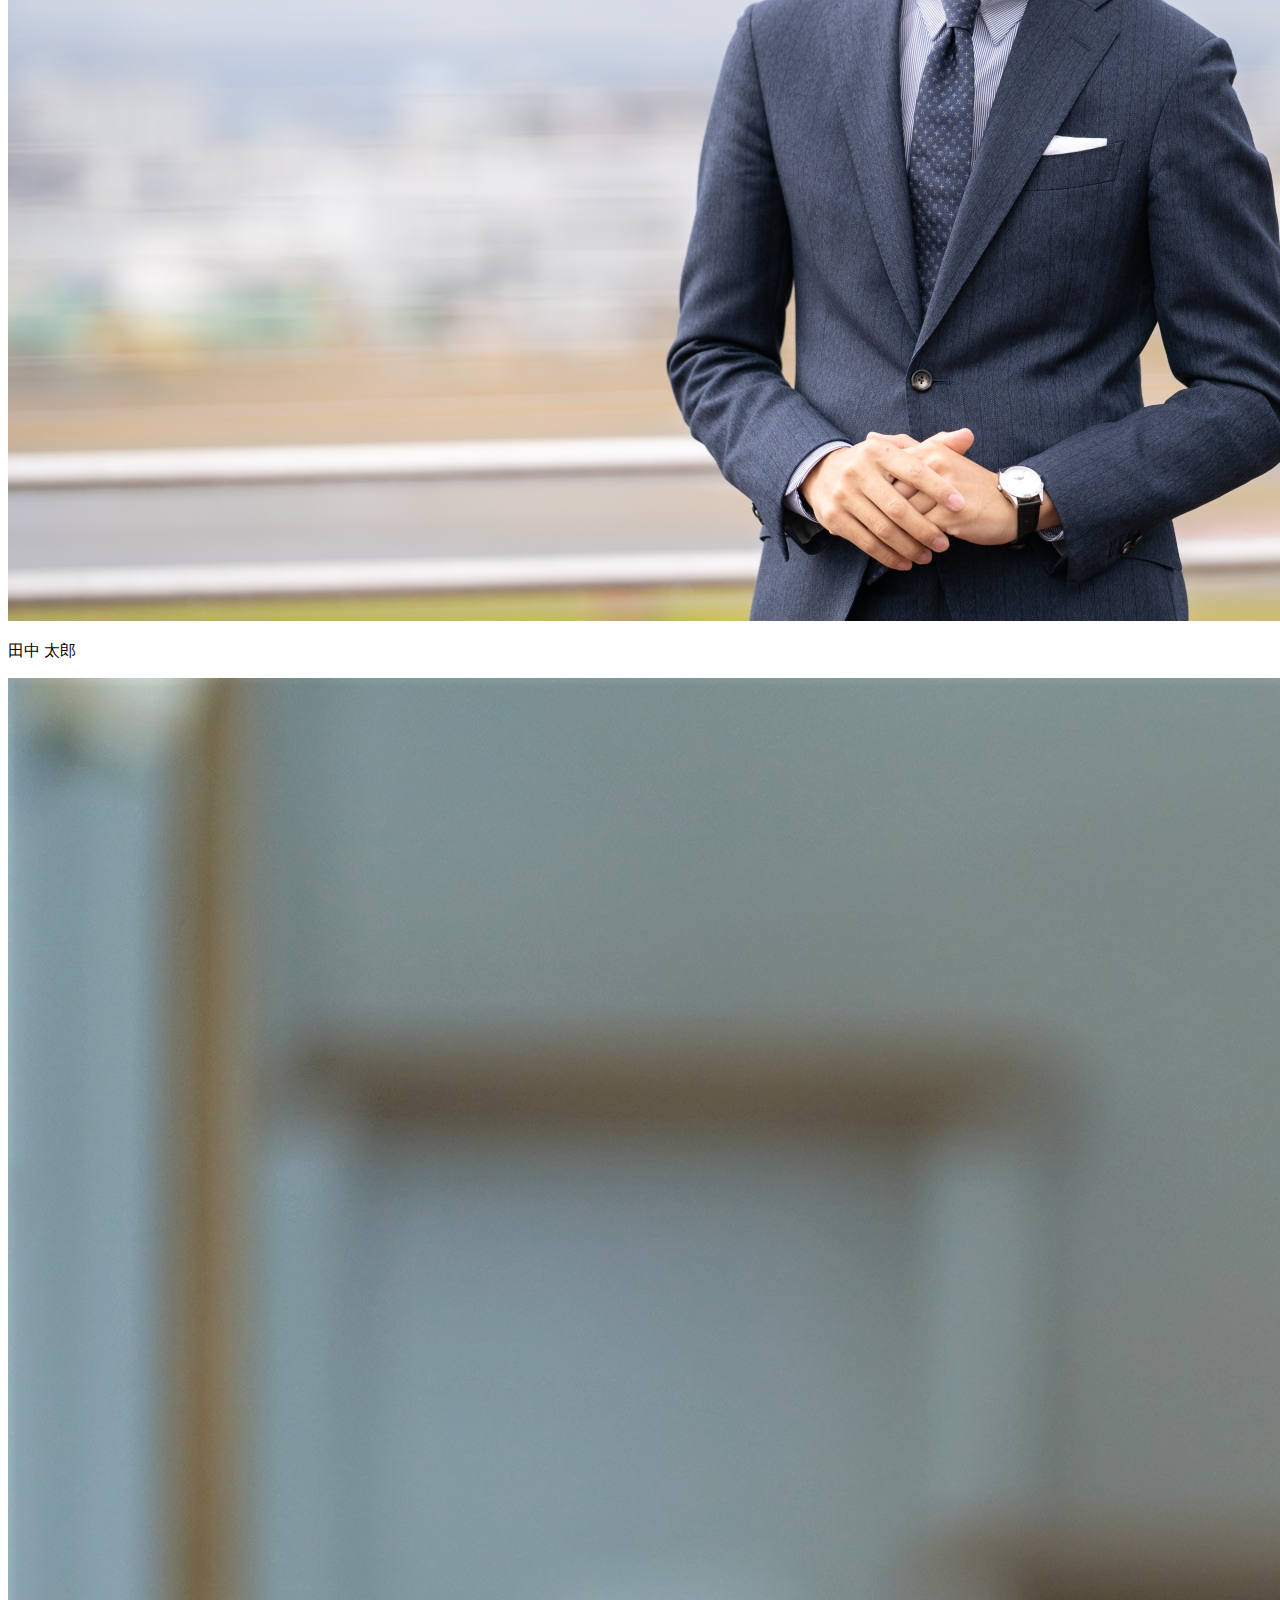
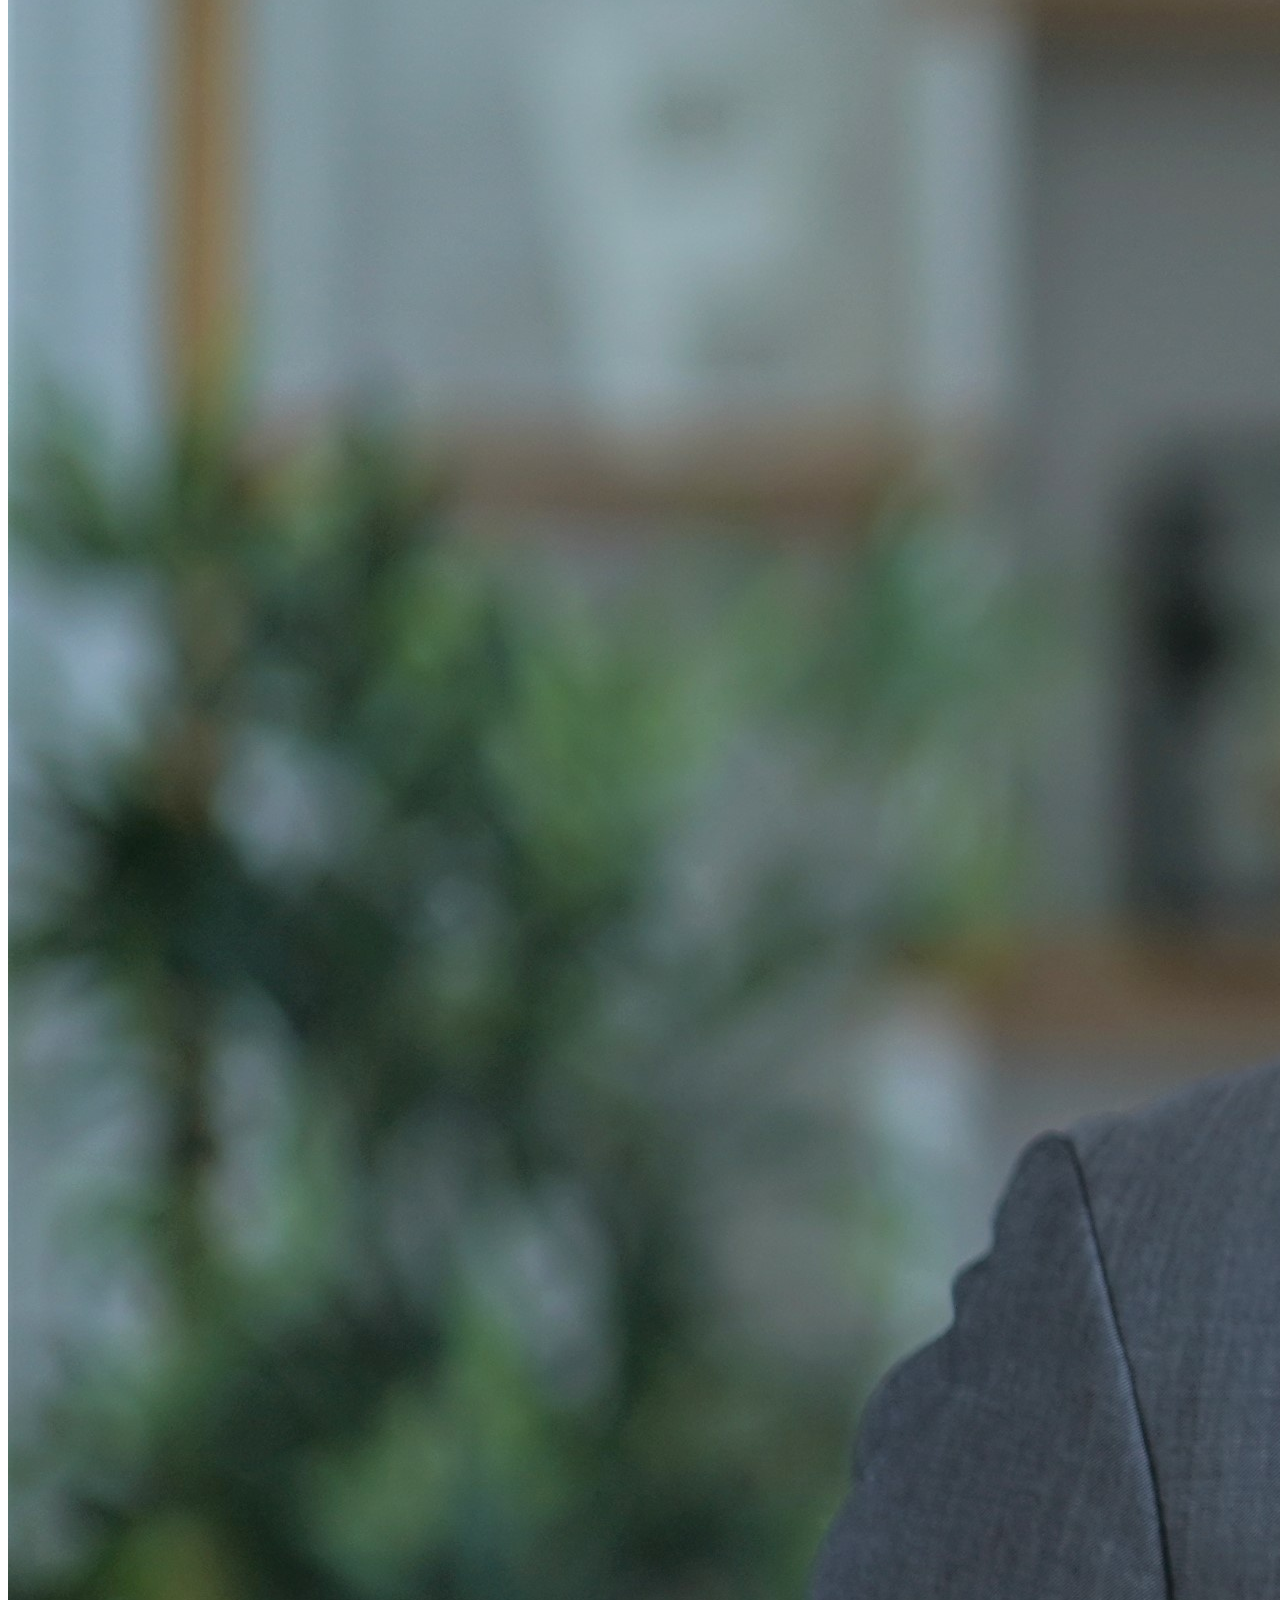
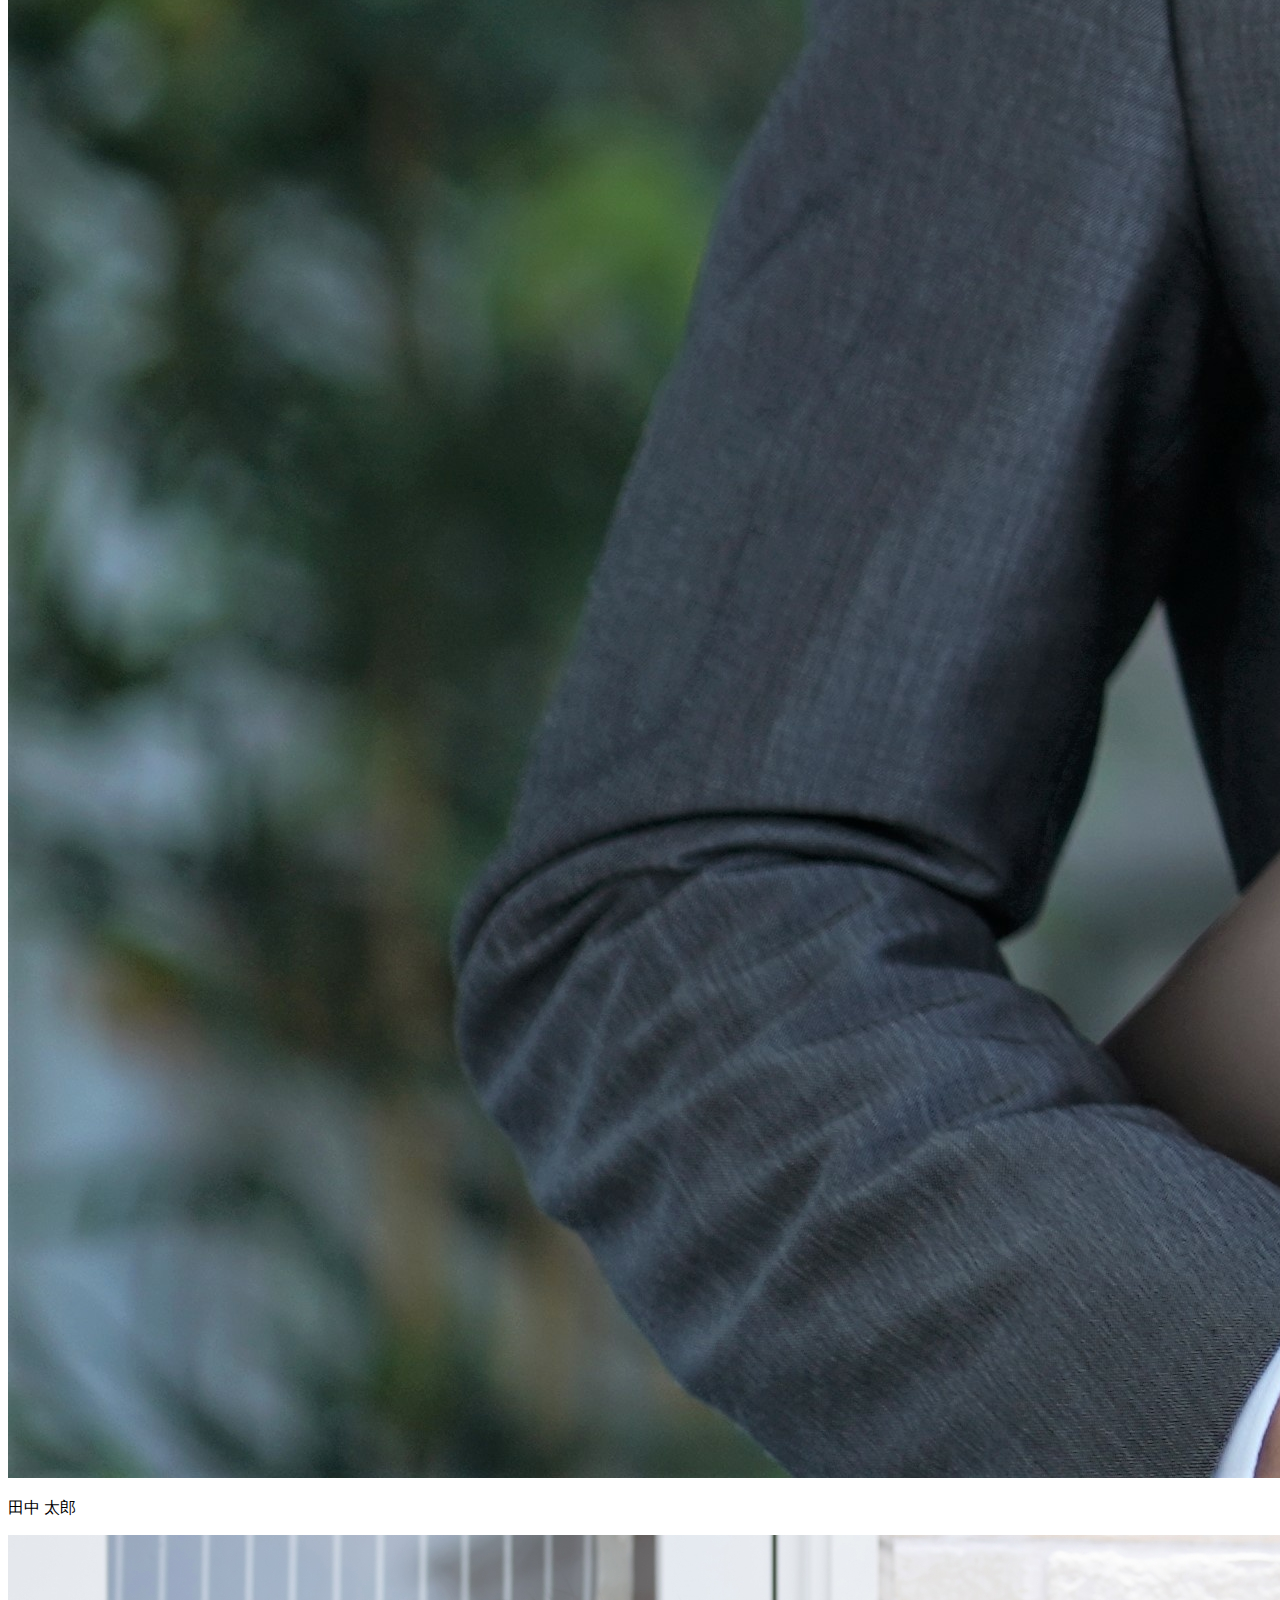
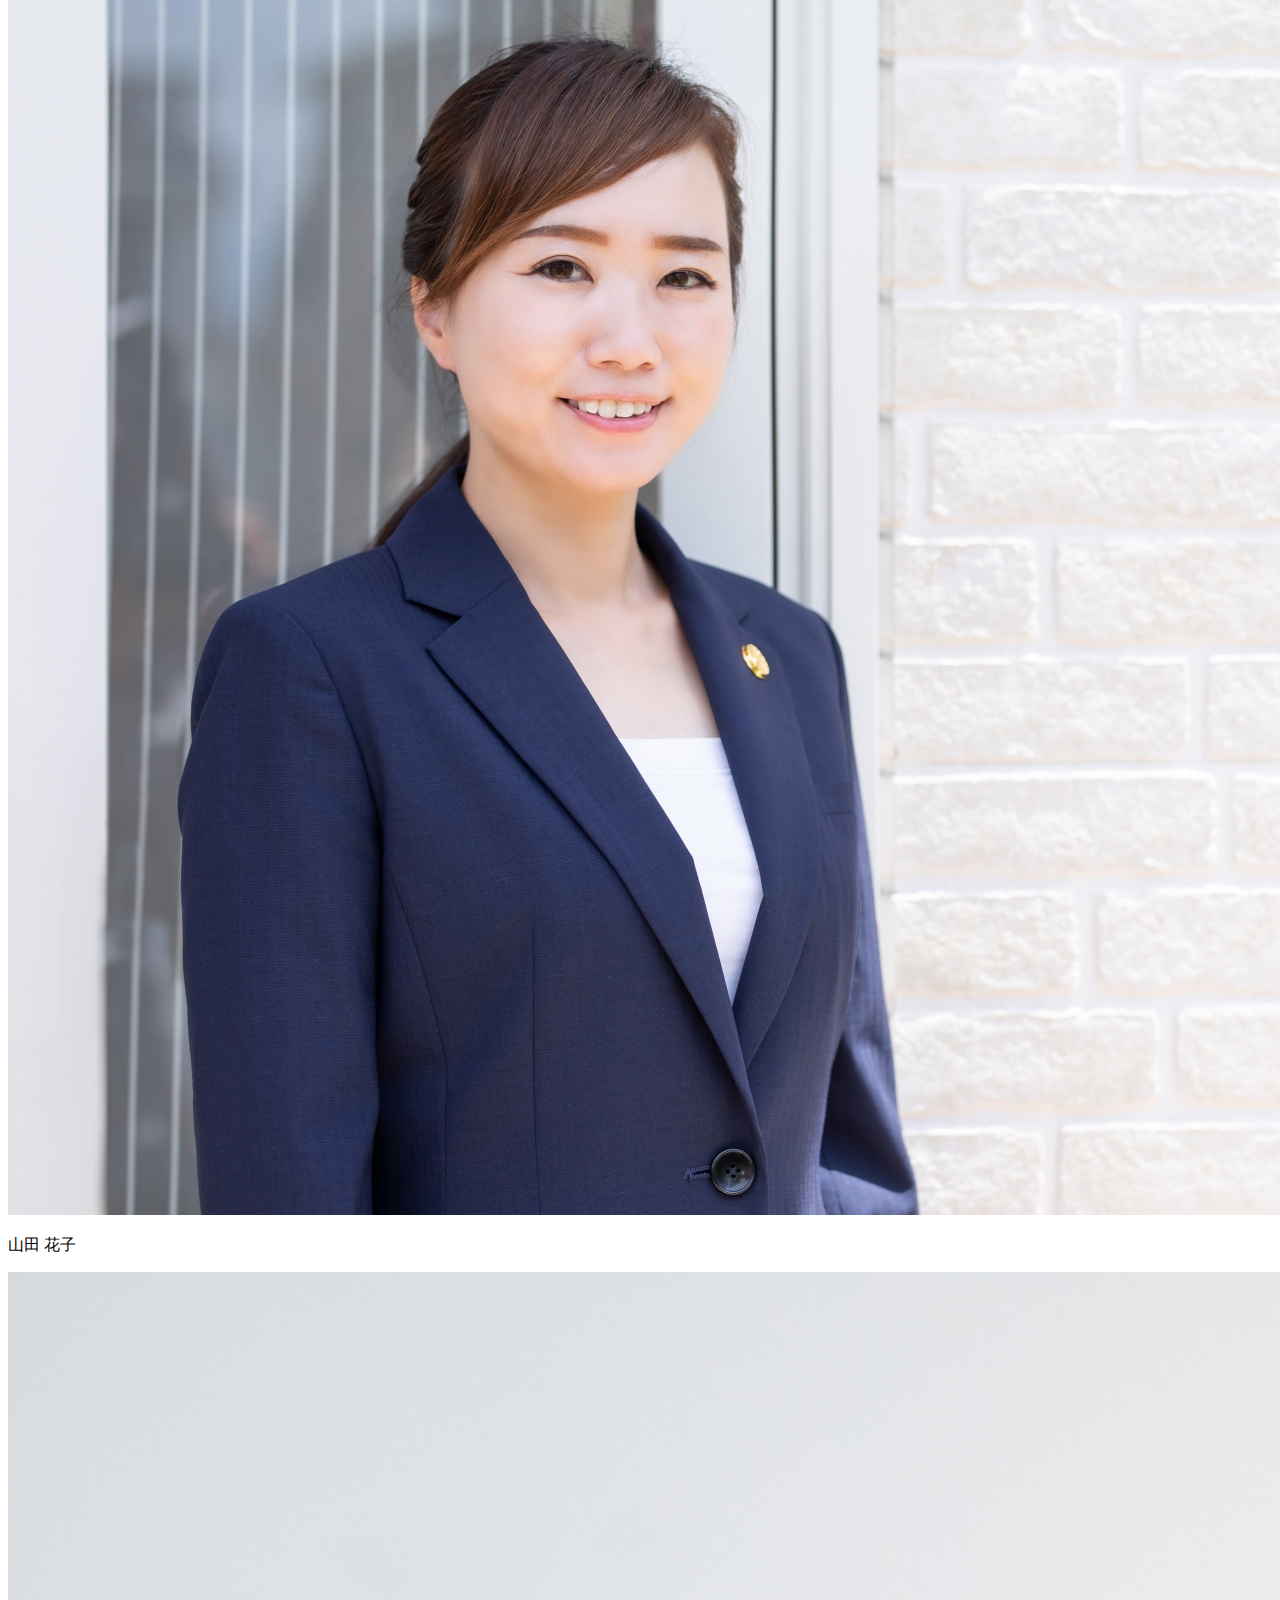
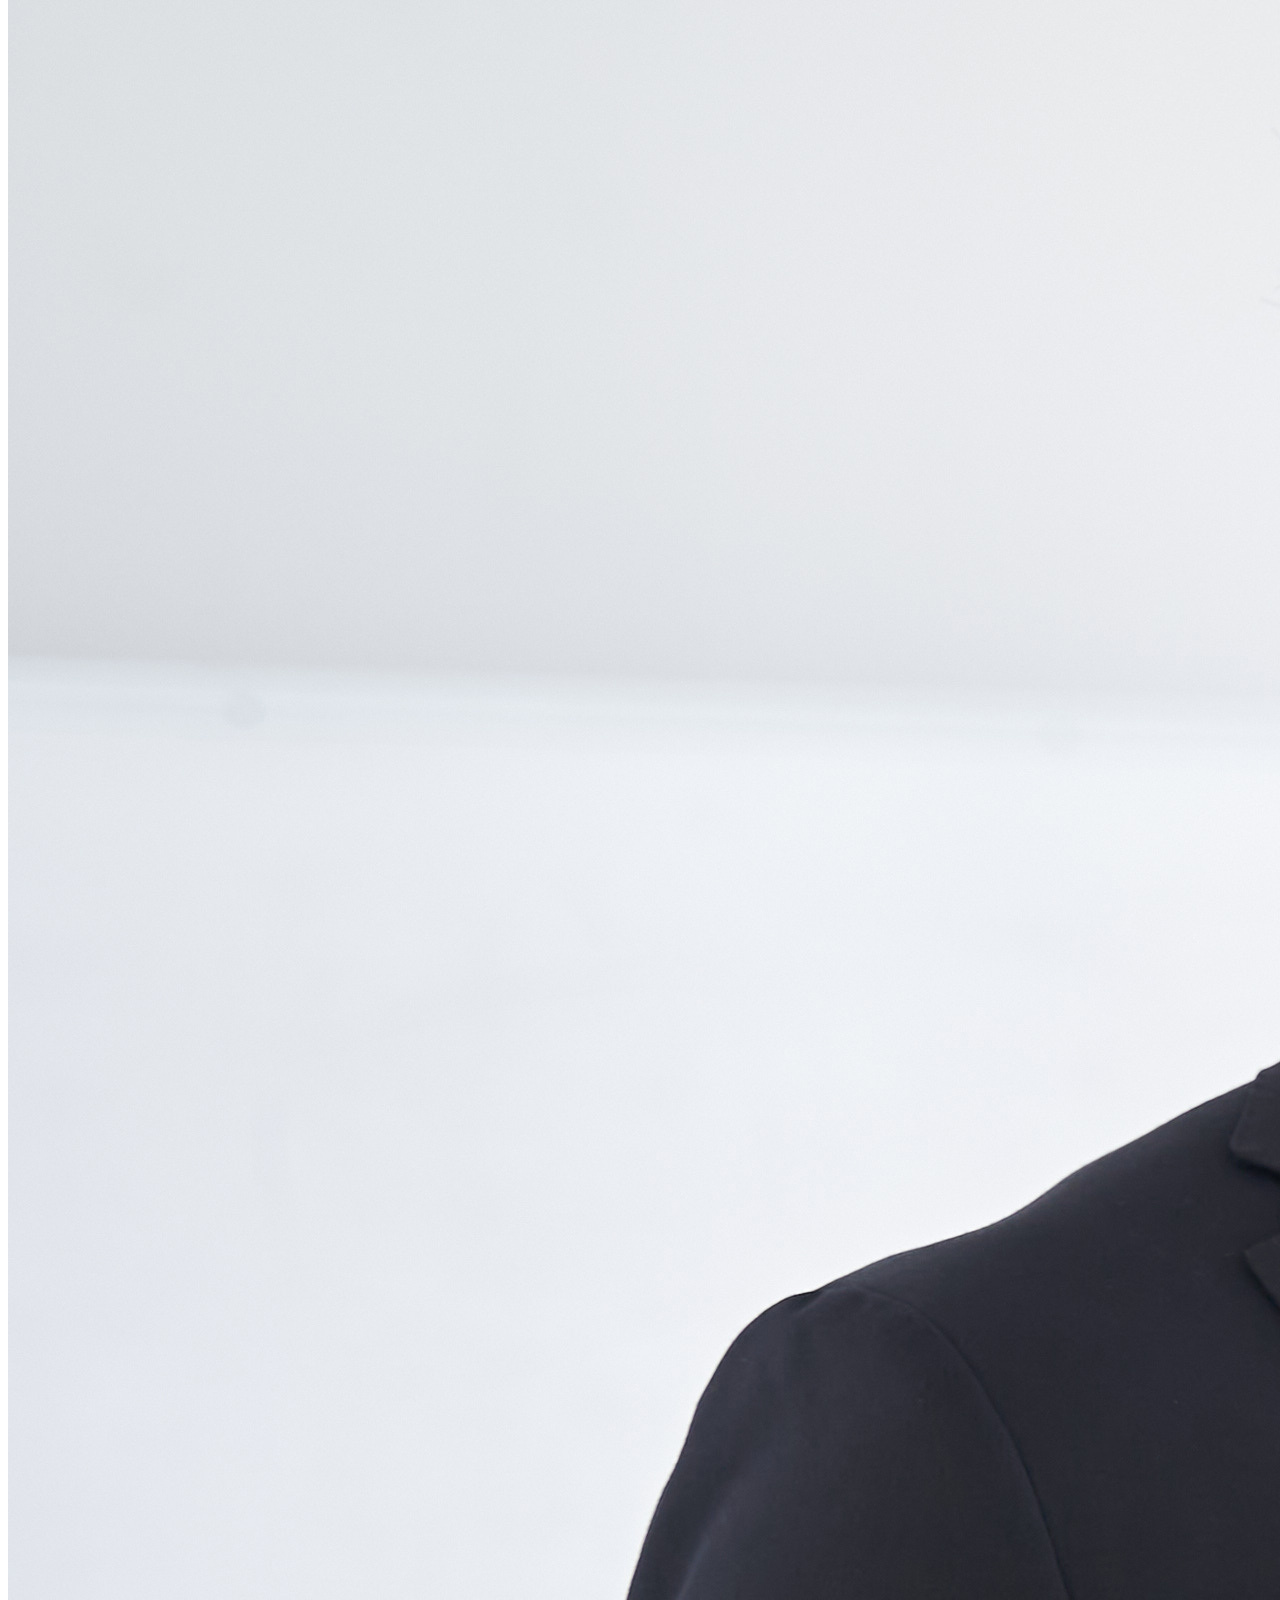
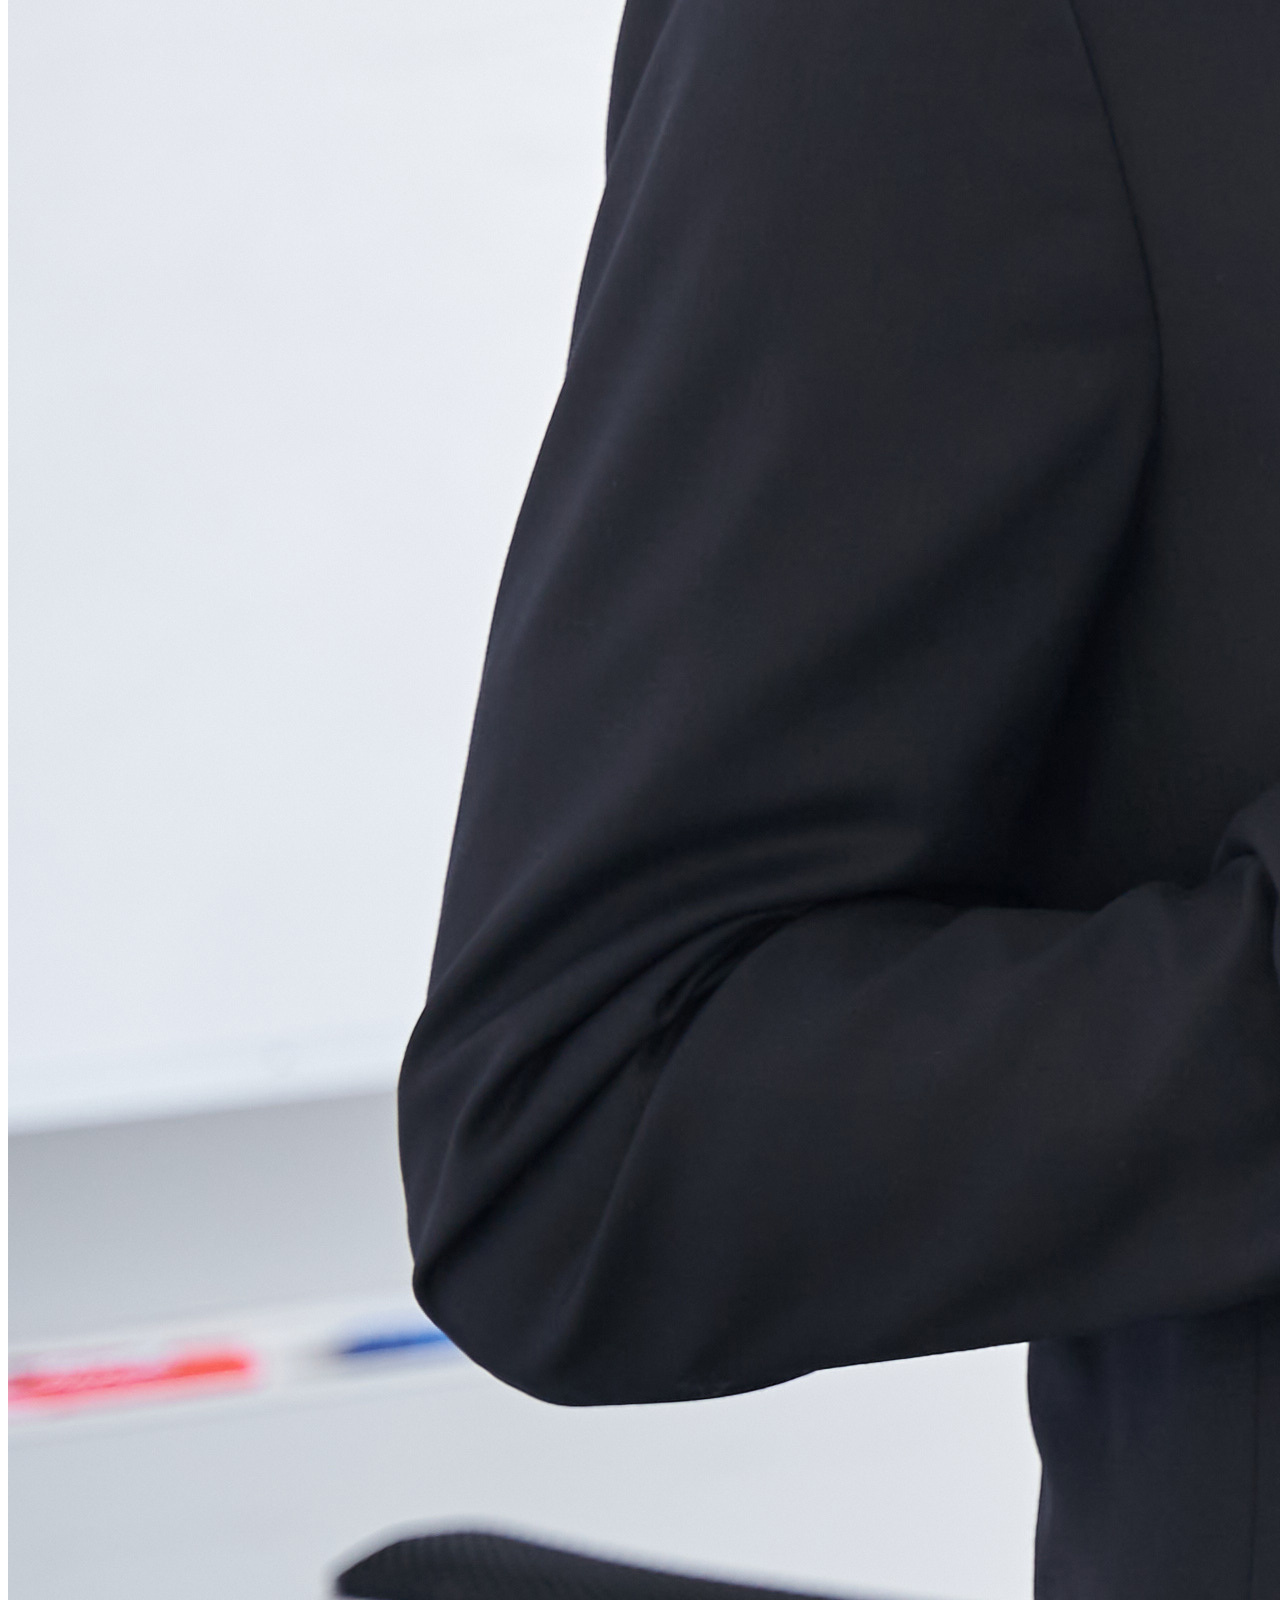
==== commit 9b254f83: "20220106 htmlの不足分の追加（画像のurlの修正，fixedボタンの追加）" ====
--- a/index.html
+++ b/index.html
@@ -38,6 +38,7 @@
         <link rel="stylesheet" href="./css/base.css">
         <link rel="stylesheet" href="./css/style.css">
     </head>
+
 <body>
 
     <!-- ヘッダー -->
@@ -221,7 +222,7 @@
             </div>
 
             <div class="introduction_box">
-                <img src="./image/lawyer02.jpg" alt="弁護士の画像02" class="lawyer_image">
+                <img src="./image/lawyer02.jpeg" alt="弁護士の画像02" class="lawyer_image">
                 <div class="lawyer_name">
                     <p class="name">田中 太郎</p>
                 </div>
@@ -235,7 +236,7 @@
             </div>
 
             <div class="introduction_box">
-                <img src="./image/lawyer04.jpg" alt="弁護士の画像04" class="lawyer_image">
+                <img src="./image/lawyer04.jpeg" alt="弁護士の画像04" class="lawyer_image">
                 <div class="lawyer_name">
                     <p class="name">田中 太郎</p>
                 </div>
@@ -344,40 +345,47 @@
             <div class="section_button">
                 <a href="" class="button">Google mapを開く</a>
             </div>
-        </div>
-
-        <!-- フッター -->
-        <footer class="footer">
-            <div class="footer_container">
-
-                <div class="footer_box">
-                    <p class="office">キタハマ総合法律事務所</p>
-                    <p class="tel_number">0120-123-648</p>
-                    <p class="address">
-                        〒541-0041
-                        <br>大阪市中央区北浜1丁目1-1-12F
-                    </p>
-
-                </div>
-
-                <div class="footer_nav">
-                    <ul class="footer_list">
-                        <li><a href="">取扱業務</a></li>
-                        <li><a href="">弁護士紹介</a></li>
-                        <li><a href="">ブログ</a></li>
-                        <li><a href="">アクセス</a></li>
-                        <li><a href="">よくある質問</a></li>
-                    </ul>
-
-                </div>
-
-            </div>
-
-            <p class="copylight">copylight</p>
-
-        </footer>
-
-    </section>
+
+        </div>
+    </section>
+
+    <!-- フッター -->
+    <footer class="footer">
+        <div class="footer_container">
+
+            <div class="footer_box">
+                <p class="office">キタハマ総合法律事務所</p>
+                <p class="tel_number">0120-123-648</p>
+                <p class="address">
+                    〒541-0041
+                    <br>大阪市中央区北浜1丁目1-1-12F
+                </p>
+
+            </div>
+
+            <div class="footer_nav">
+                <ul class="footer_list">
+                    <li><a href="">取扱業務</a></li>
+                    <li><a href="">弁護士紹介</a></li>
+                    <li><a href="">ブログ</a></li>
+                    <li><a href="">アクセス</a></li>
+                    <li><a href="">よくある質問</a></li>
+                </ul>
+
+            </div>
+
+        </div>
+
+        <p class="copylight">copylight</p>
+
+    </footer>
+
+    <!-- トップに戻るボタン -->
+    <div class="fixed_button">
+        <img src="./image/mail.png" alt="メールのアイコン" class="mail_icon">
+        <a href="" class="button">お問い合わせ</a>
+    </div>
+
 
     <!-- JavaScript -->
     <script src="https://code.jquery.com/jquery-3.4.1.min.js"></script>
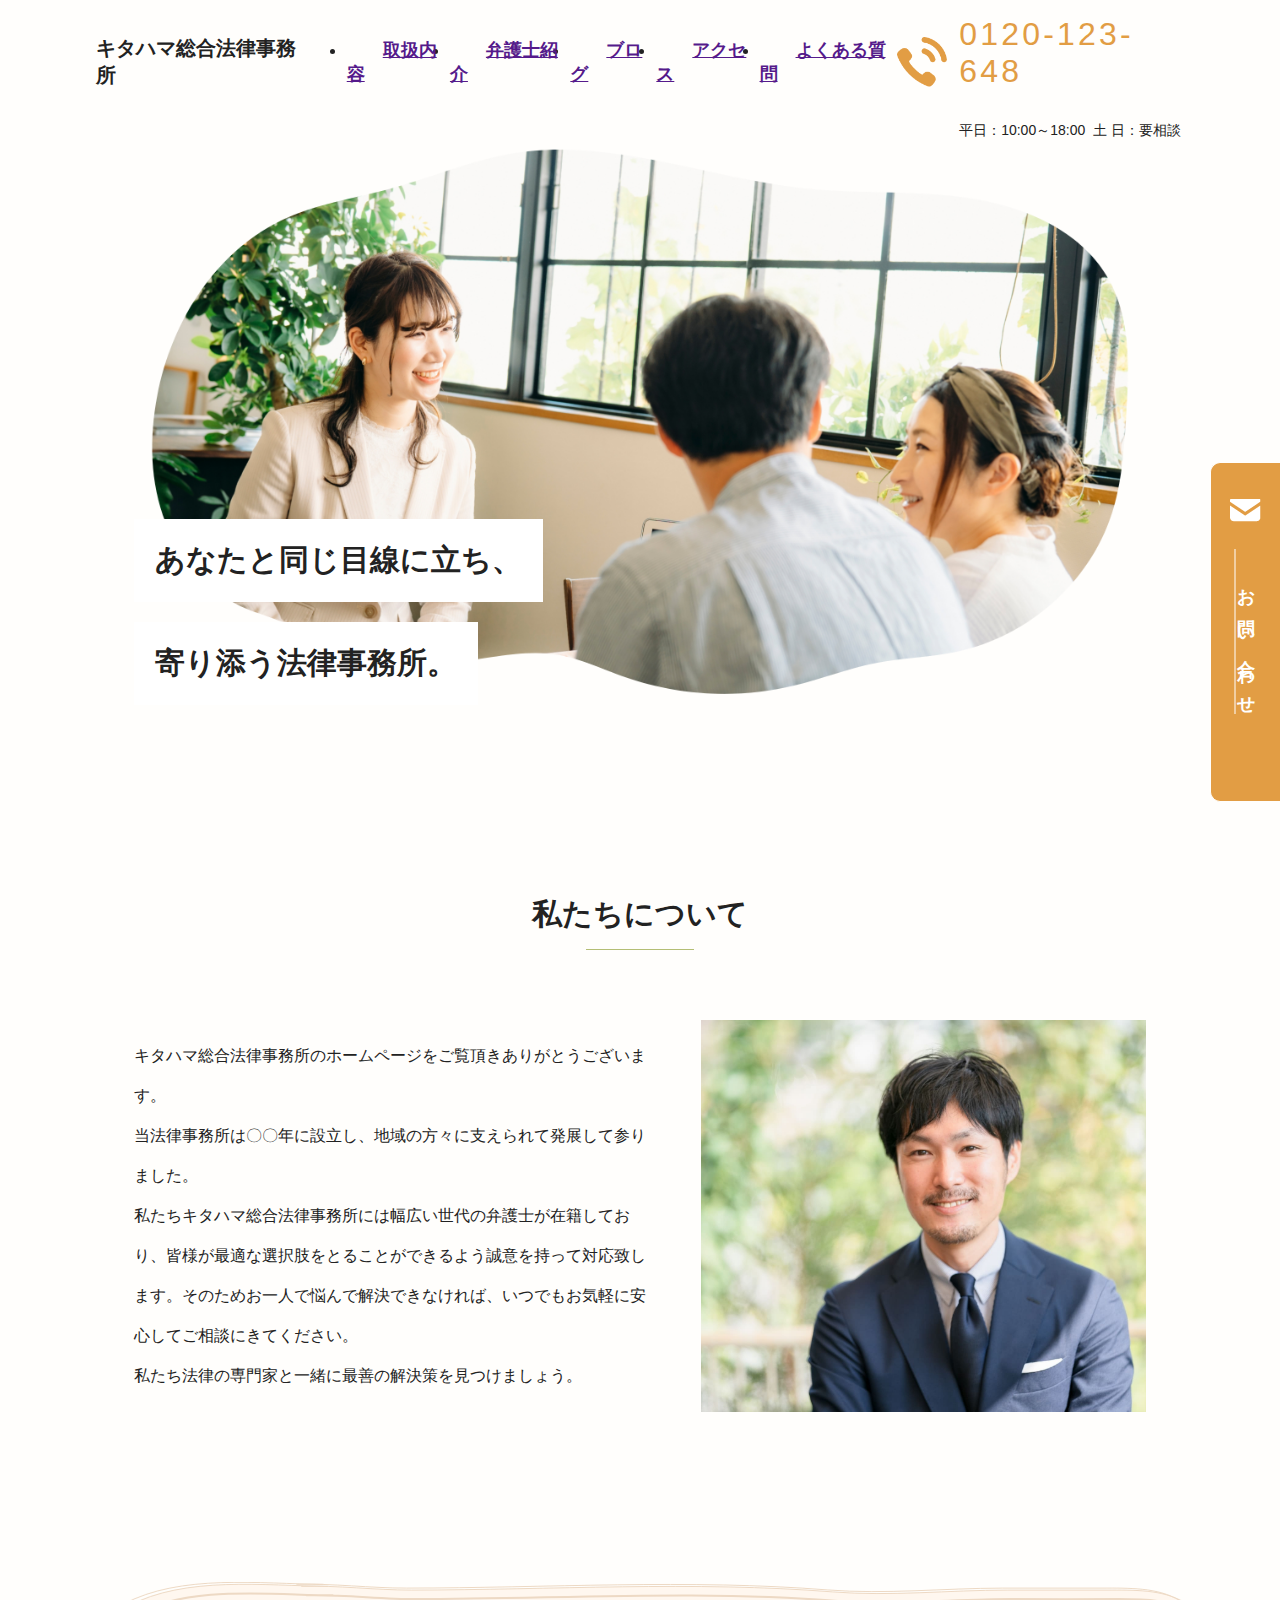
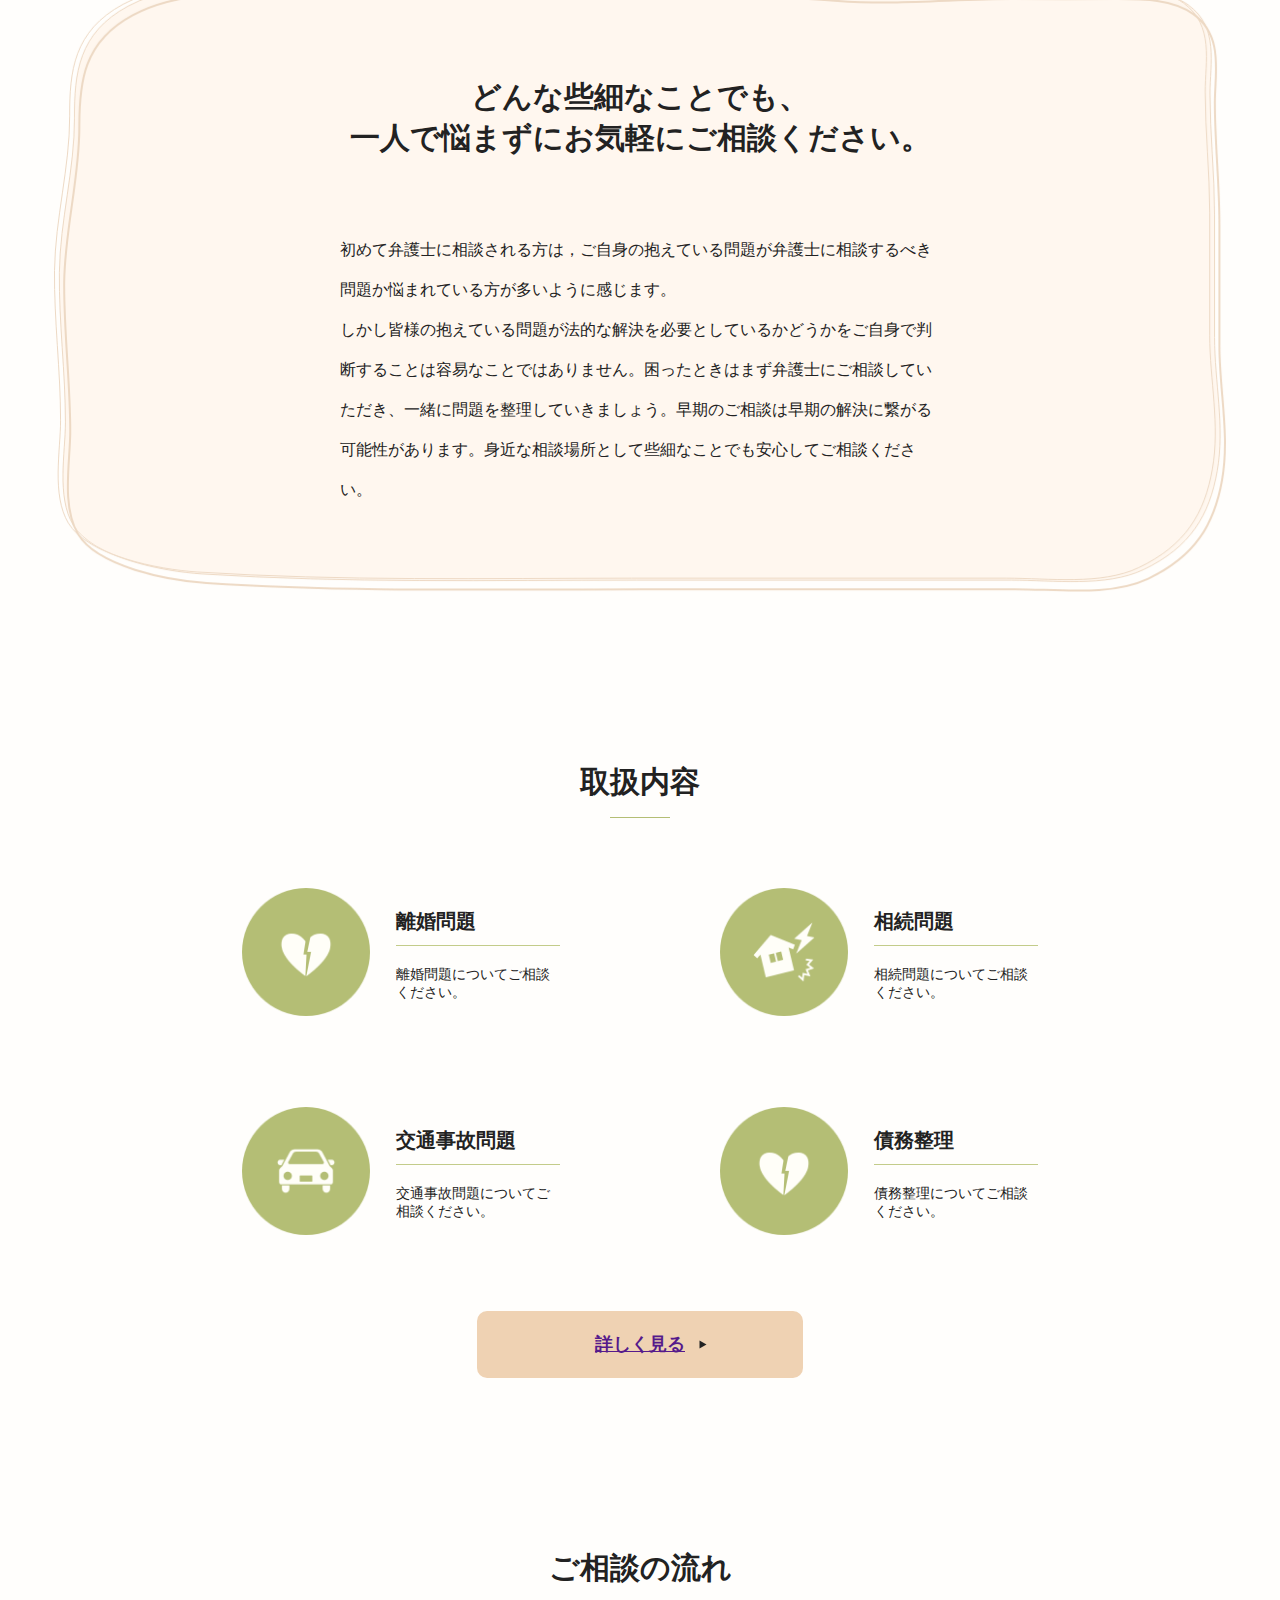
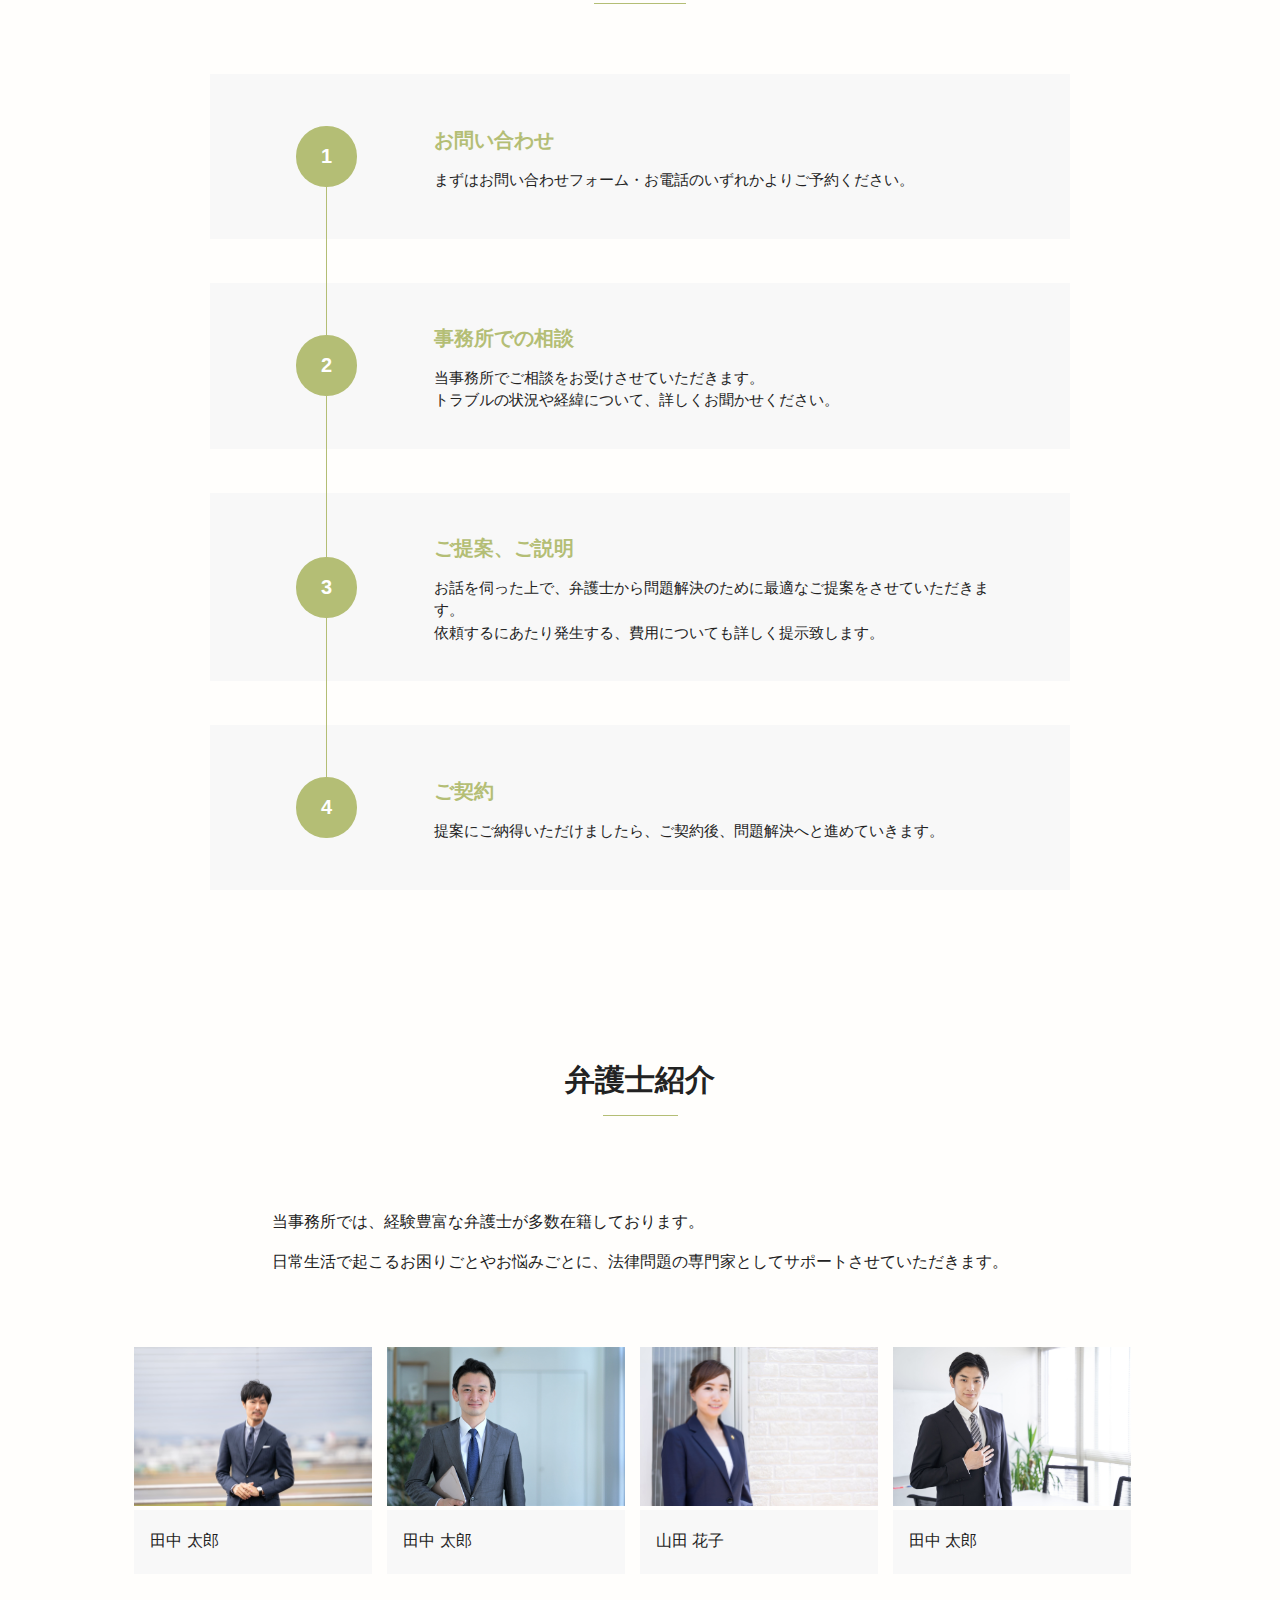
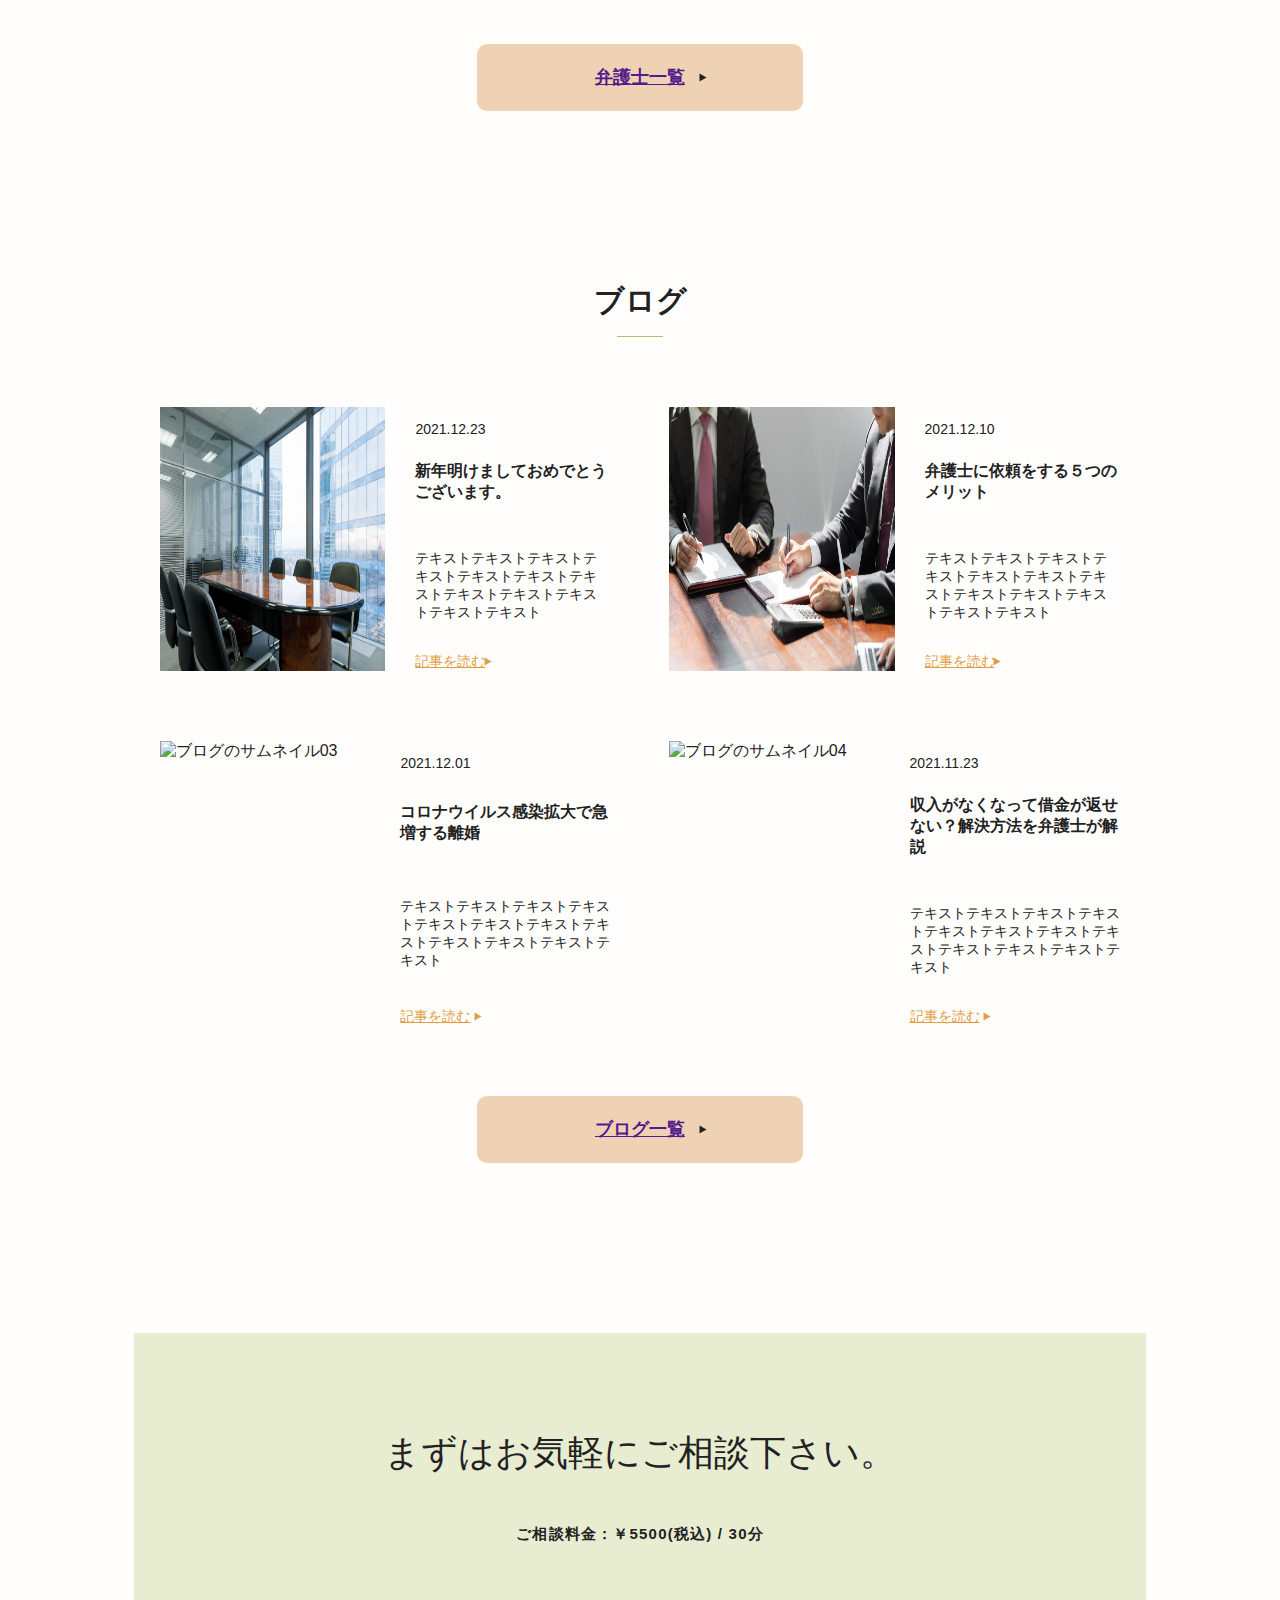
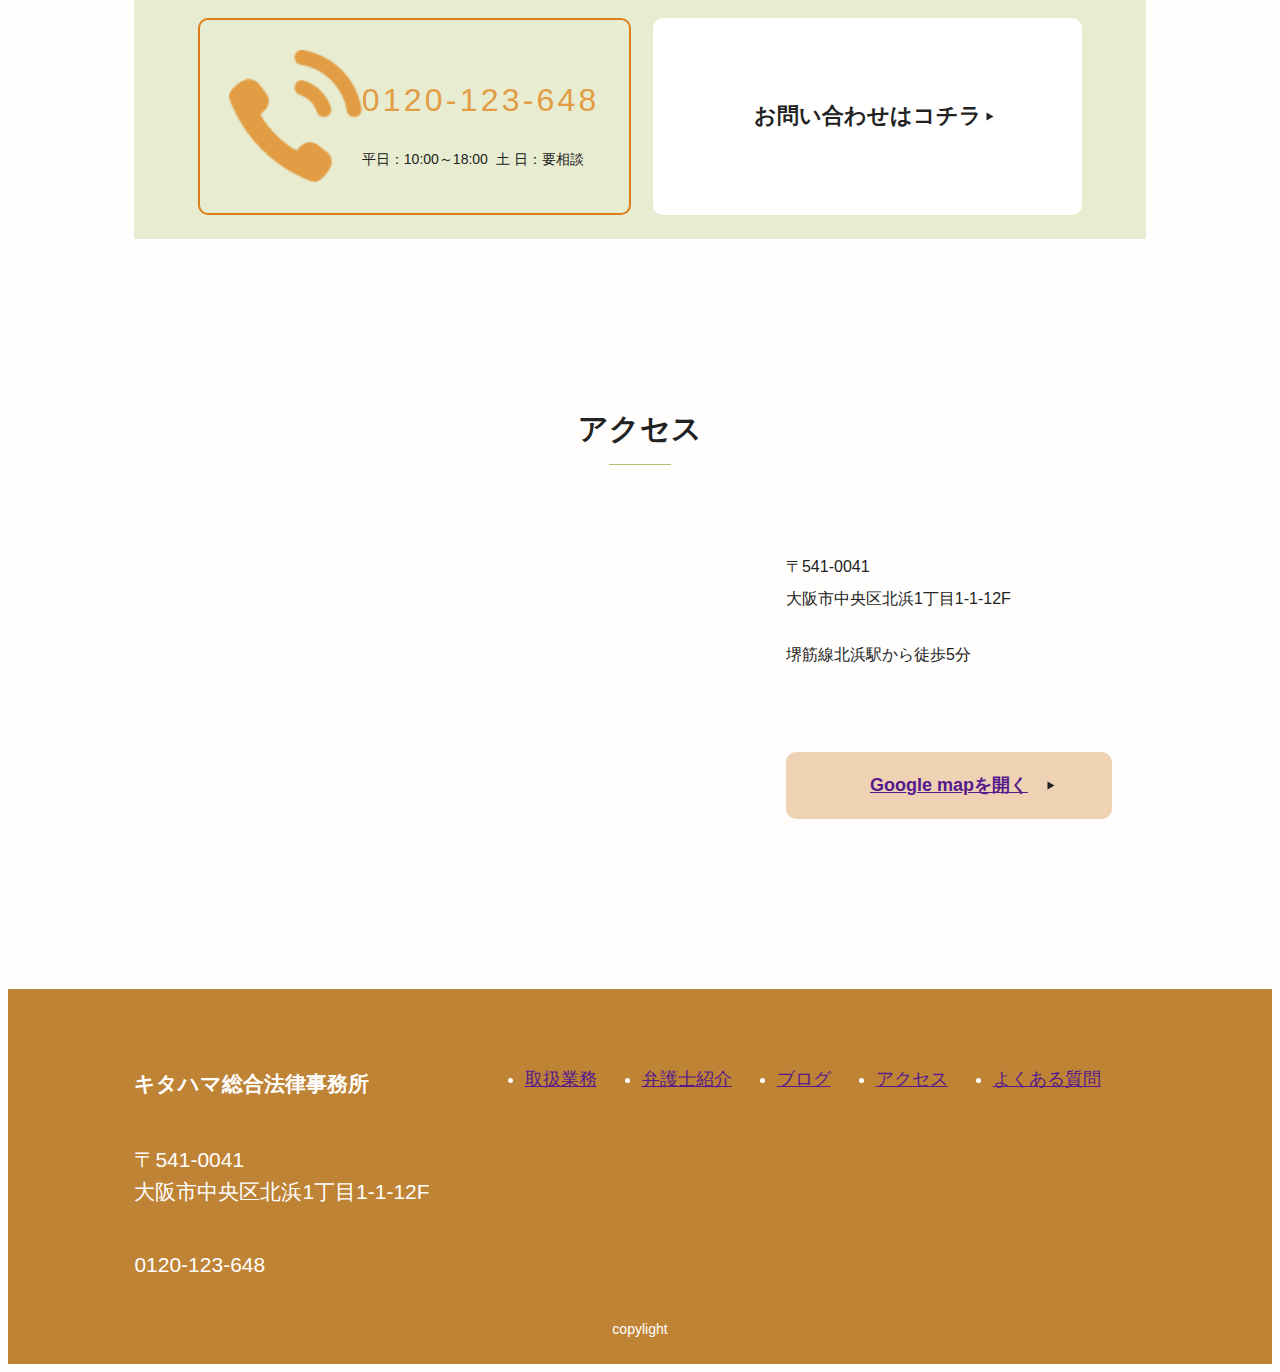
==== commit 6301e90c: "20220111_TOPデザイン完成" ====
--- a/index.html
+++ b/index.html
@@ -30,6 +30,8 @@
         <!-- ファビコン -->
     
         <!-- Webフォント -->
+        <link href="http://fonts.cdnfonts.com/css/din-alternate" rel="stylesheet">
+                
     
         <!-- アイコンフォント -->
     
@@ -43,7 +45,7 @@
 
     <!-- ヘッダー -->
     <header class="header">
-        <nav class="header_nav">
+        <nav class="header_nav wrapper_large">
             <div class="header_icon">キタハマ総合法律事務所</div>
 
             <ul class="header_list">
@@ -58,7 +60,7 @@
                 <img src="./image/tel.png" alt="電話のアイコン" class="tel_icon">
                 <div class="tel_box">
                     <p class="tel_number">0120-123-648</p>
-                    <p class="contactable_time">平日：<span>10:00～18:00</span>   土 日：要相談</p>
+                    <div class="contactable_time">平日：<span>10:00～18:00</span>   土 日：要相談</div>
                 </div>
             </div>
 
@@ -66,8 +68,7 @@
     </header>
 
     <!-- MV -->
-    <div class="mv">
-        <img src="./image/mv.png" alt="弁護士と相談者の画像" class="mv">
+    <div class="mv wrapper">
         <div class="catchcopy">
             <h1>あなたと同じ目線に立ち、</h1>
             <h1>寄り添う法律事務所。</h1>
@@ -79,18 +80,22 @@
     <section class="about">
         <h2 class="section_title">私たちについて</h2>
 
-        <p class="section_text">
-            キタハマ総合法律事務所のホームページをご覧頂きありがとうございます。当法律事務所は〇〇年に設立し、地域の方々に支えられて発展して参りました。
-            <br>私たちキタハマ総合法律事務所には幅広い世代の弁護士が在籍しており、皆様が最適な選択肢をとることができるよう誠意を持って対応致します。そのためお一人で悩んで解決できなければ、いつでもお気軽に安心してご相談にきてください。
-            <br>私たち法律の専門家と一緒に最善の解決策を見つけましょう。
-        </p>
-
-        <img src="./image/about.jpg" alt="弁護士の画像" class="about_image">
+        <div class="about_container wrapper">
+            <p class="section_text">
+                キタハマ総合法律事務所のホームページをご覧頂きありがとうございます。
+                <br>当法律事務所は〇〇年に設立し、地域の方々に支えられて発展して参りました。
+                <br>私たちキタハマ総合法律事務所には幅広い世代の弁護士が在籍しており、皆様が最適な選択肢をとることができるよう誠意を持って対応致します。そのためお一人で悩んで解決できなければ、いつでもお気軽に安心してご相談にきてください。
+                <br>私たち法律の専門家と一緒に最善の解決策を見つけましょう。
+            </p>
+    
+            <img src="./image/about.jpg" alt="弁護士の画像" class="about_image">    
+
+        </div>
 
     </section>
 
     <!-- 初めての方へ -->
-    <section class="for_beginners">
+    <section class="for_beginner wrapper">
         <h2 class="section_title">どんな些細なことでも、<br>一人で悩まずにお気軽にご相談ください。</h2>
 
         <p class="section_text">
@@ -109,7 +114,7 @@
         <div class="service_container">
 
             <div class="service_box">
-                <img src="./image/contents01.png" alt="離婚問題のアイコン">
+                <img src="./image/contents01.png" alt="離婚問題のアイコン" class="service_icon">
                 <div class="service_textbox">
                     <p class="service_title">離婚問題</p>
                     <p class="service_text">離婚問題についてご相談ください。</p>
@@ -117,7 +122,7 @@
             </div> 
 
             <div class="service_box">
-                <img src="./image/contents02.png" alt="相続問題のアイコン">
+                <img src="./image/contents02.png" alt="相続問題のアイコン" class="service_icon">
                 <div class="service_textbox">
                     <p class="service_title">相続問題</p>
                     <p class="service_text">相続問題についてご相談ください。</p>
@@ -125,7 +130,7 @@
             </div> 
 
             <div class="service_box">
-                <img src="./image/contents03.png" alt="交通事故問題のアイコン">
+                <img src="./image/contents03.png" alt="交通事故問題のアイコン" class="service_icon">
                 <div class="service_textbox">
                     <p class="service_title">交通事故問題</p>
                     <p class="service_text">交通事故問題についてご相談ください。</p>
@@ -133,7 +138,7 @@
             </div> 
 
             <div class="service_box">
-                <img src="./image/contents01.png" alt="債務整理のアイコン">
+                <img src="./image/contents01.png" alt="債務整理のアイコン" class="service_icon">
                 <div class="service_textbox">
                     <p class="service_title">債務整理</p>
                     <p class="service_text">債務整理についてご相談ください。</p>
@@ -149,7 +154,6 @@
     </section>
 
     <!-- ご相談の流れ -->
-    <!-- TODO : flow_numberのz-indexを最高値 次点で擬似要素のborder 最後にbox全体 / flow_numberと擬似要素のrightの値を同じにする-->
     <section class="flow">
         <h2 class="section_title">ご相談の流れ</h2>
 
@@ -204,7 +208,7 @@
     </section>
 
     <!-- 弁護士紹介 -->
-    <section class="introduction">
+    <section class="introduction wrapper">
         <h2 class="section_title">弁護士紹介</h2>
 
         <p class="section_text">
@@ -251,7 +255,7 @@
     </section>
 
     <!-- ブログ -->
-    <section class="blog">
+    <section class="blog wrapper_small">
         <h2 class="section_title">ブログ</h2>
 
         <div class="blog_container">
@@ -259,8 +263,8 @@
             <div class="blog_box">
                 <img src="./image/blog01.jpeg" alt="ブログのサムネイル01" class="blog_image">
                 <div class="blog_textbox">
-                    <p class="post_bate">2021.12.23</p>
-                    <p class="blog_title">タイトルタイトル</p>
+                    <p class="post_date">2021.12.23</p>
+                    <p class="blog_title">新年明けましておめでとうございます。</p>
                     <p class="blog_text">テキストテキストテキストテキストテキストテキストテキストテキストテキストテキストテキストテキスト</p>
                     <a href="" class="more_read">記事を読む</a>
                 </div>
@@ -269,18 +273,19 @@
             <div class="blog_box">
                 <img src="./image/blog02.jpeg" alt="ブログのサムネイル02" class="blog_image">
                 <div class="blog_textbox">
-                    <p class="post_bate">2021.12.10</p>
-                    <p class="blog_title">タイトルタイトル</p>
+                    <p class="post_date">2021.12.10</p>
+                    <p class="blog_title">弁護士に依頼をする５つのメリット</p>
                     <p class="blog_text">テキストテキストテキストテキストテキストテキストテキストテキストテキストテキストテキストテキスト</p>
                     <a href="" class="more_read">記事を読む</a>
                 </div>
             </div>
 
             <div class="blog_box">
+                <!-- TODO: ここのイメージを差し替えること -->
                 <img src="./image/blog03.jpeg" alt="ブログのサムネイル03" class="blog_image">
                 <div class="blog_textbox">
-                    <p class="post_bate">2021.12.01</p>
-                    <p class="blog_title">タイトルタイトル</p>
+                    <p class="post_date">2021.12.01</p>
+                    <p class="blog_title">コロナウイルス感染拡大で急増する離婚</p>
                     <p class="blog_text">テキストテキストテキストテキストテキストテキストテキストテキストテキストテキストテキストテキスト</p>
                     <a href="" class="more_read">記事を読む</a>
                 </div>
@@ -289,8 +294,8 @@
             <div class="blog_box">
                 <img src="./image/blog04.jpeg" alt="ブログのサムネイル04" class="blog_image">
                 <div class="blog_textbox">
-                    <p class="post_bate">2021.11.23</p>
-                    <p class="blog_title">タイトルタイトル</p>
+                    <p class="post_date">2021.11.23</p>
+                    <p class="blog_title">収入がなくなって借金が返せない？解決方法を弁護士が解説</p>
                     <p class="blog_text">テキストテキストテキストテキストテキストテキストテキストテキストテキストテキストテキストテキスト</p>
                     <a href="" class="more_read">記事を読む</a>
                 </div>
@@ -305,18 +310,23 @@
     </section>
 
     <!-- お問い合わせ -->
-    <div class="contact">
+    <div class="contact wrapper">
         <p class="contact_copy">まずはお気軽にご相談下さい。</p>
         <p class="contact_price">ご相談料金：￥5500(税込) / 30分</p>
 
         <div class="contact_buttonbox">
 
             <div class="tel_button">
-                <img src="./image/tel.png" alt="電話のアイコン" class="tel_icon">
-                <div class="tel_box">
-                    <p class="tel_number">0120-123-648</p>
-                    <p class="contactable_time">平日：<span>10:00～18:00</span>   土 日：要相談</p>
-                </div>
+
+                <div class="tel_button_inner">
+                    <div class="tel_icons"></div>
+                    <div class="tel_box">
+                        <p class="tel_number">0120-123-648</p>
+                        <p class="contactable_time">平日：<span>10:00～18:00</span>   土 日：要相談</p>
+                    </div>
+
+                </div>
+
             </div>
 
             <div class="form_button">
@@ -331,35 +341,44 @@
     <section class="access">
         <h2 class="section_title">アクセス</h2>
 
-        <div class="access_map">
-            <iframe src="https://www.google.com/maps/embed?pb=!1m18!1m12!1m3!1d1178.3253420042952!2d135.49639747704802!3d34.67418322259965!2m3!1f0!2f0!3f0!3m2!1i1024!2i768!4f13.1!3m3!1m2!1s0x6000e74d5f549d2f%3A0x55387a4850878072!2z44Kv44Oq44Ko44Kk44K_44O844K644O744OV44Kh44Kv44OI44Oq44O8!5e0!3m2!1sja!2sjp!4v1636247728221!5m2!1sja!2sjp" width="600" height="450" style="border:0;" allowfullscreen="" loading="lazy"></iframe>
-        </div>
-
-        <div class="access_textbox">
-            <p class="adress">〒541-0041
-                <br>大阪市中央区北浜1丁目1-1-12F
-            </p>
-
-            <p class="access_text">堺筋線北浜駅から徒歩5分</p>
-
-            <div class="section_button">
-                <a href="" class="button">Google mapを開く</a>
-            </div>
-
-        </div>
+        <div class="access_container">
+
+            <div class="access_map">
+                <iframe src="https://www.google.com/maps/embed?pb=!1m18!1m12!1m3!1d1178.3253420042952!2d135.49639747704802!3d34.67418322259965!2m3!1f0!2f0!3f0!3m2!1i1024!2i768!4f13.1!3m3!1m2!1s0x6000e74d5f549d2f%3A0x55387a4850878072!2z44Kv44Oq44Ko44Kk44K_44O844K644O744OV44Kh44Kv44OI44Oq44O8!5e0!3m2!1sja!2sjp!4v1636247728221!5m2!1sja!2sjp" width="600" height="450" style="border:0;" allowfullscreen="" loading="lazy"></iframe>
+            </div>
+    
+            <div class="access_textbox">
+                <div class="access_textbox_inner">
+
+                    <p class="adress">〒541-0041
+                        <br>大阪市中央区北浜1丁目1-1-12F
+                    </p>
+        
+                    <p class="access_text">堺筋線北浜駅から徒歩5分</p>
+
+                </div>
+                
+                <div class="section_button">
+                    <a href="" class="button">Google mapを開く</a>
+                </div>
+    
+            </div>
+
+        </div>
+
     </section>
 
     <!-- フッター -->
     <footer class="footer">
-        <div class="footer_container">
+        <div class="footer_container wrapper">
 
             <div class="footer_box">
                 <p class="office">キタハマ総合法律事務所</p>
-                <p class="tel_number">0120-123-648</p>
                 <p class="address">
                     〒541-0041
                     <br>大阪市中央区北浜1丁目1-1-12F
                 </p>
+                <p class="tel_number">0120-123-648</p>
 
             </div>
 
@@ -380,10 +399,9 @@
 
     </footer>
 
-    <!-- トップに戻るボタン -->
+    <!-- 固定ボタン -->
     <div class="fixed_button">
-        <img src="./image/mail.png" alt="メールのアイコン" class="mail_icon">
-        <a href="" class="button">お問い合わせ</a>
+        <a href="" class="button">　お問い合わせ</a>
     </div>
 
 
--- a/css/base.css
+++ b/css/base.css
@@ -0,0 +1,311 @@
+@charset "utf-8";
+
+/* 共通パーツ */
+body{
+    background-color: #FFFEFC;
+    color: #222;
+    font-family: "Hiragino Kaku Gothic ProN","ヒラギノ角ゴシック","Yu Gothic",sans-serif;
+    font-weight: 300;
+}
+
+
+/* 共通クラス */
+.wrapper_large{
+    width: 86%;
+    margin: auto;
+}
+
+.wrapper{
+    width: 80%;
+    margin: auto;
+}
+
+.wrapper_small{
+    width: 76%;
+    margin: auto;
+}
+
+
+/* ヘッダー */
+.header{
+    width: 100%;
+    height: 107px;
+}
+
+.header_nav{
+    display: flex;
+    justify-content: space-between;
+    align-items: center;
+    height: 100%;
+}
+
+.header_list a{
+    padding: 10px 0;
+    margin-left: 2em;
+    position: relative;
+}
+
+.header_list a::after{
+    content:"";
+    display:block;
+    width:100%;
+    height:1px;
+    background-color:#B4BE75;
+    position:absolute;
+    bottom: 0;
+    left: 0;
+
+    transition: 0.5s;
+    transform: scaleX(0);
+    transform-origin:top left;
+}
+
+.header_list a:hover::after{
+    transform: scaleX(1);
+    /* TODO: いつか左から右に流れるアニメーションに変更する */
+}
+
+
+.header_icon{
+    font-size: 20px;
+    font-weight: 600;
+}
+
+.header_list{
+    display: flex;
+    font-size: 18px;
+    font-weight: 600;
+}
+
+.header_contact{
+    display: flex;
+    height: 50px;
+    align-items: center;
+}
+
+.tel_icon{
+    height: 100%;
+    margin-right: 12px;
+}
+
+.tel_number{
+    color: #E29D44;
+    font-family: 'DIN Alternate', sans-serif;
+    font-size: 32px;
+    letter-spacing: .1em;
+}
+
+.contactable_time{
+    font-size: 14px;
+}
+
+.contactable_time span{
+    font-family: 'DIN Alternate', sans-serif;
+    font-size: 14px;
+}
+
+
+/* お問い合わせ */
+
+/* コンテンツの高さを指定しない → 外枠のpaddingで調節する */
+.contact{
+    display: flex;
+    align-items: center;
+    flex-flow: column;
+    background-color: #E8ECD1;
+    margin-top: 170px;
+    height: 506px;
+}
+
+.contact_copy{
+    font-family: 'YuMincho' ,serif;
+    font-size: 36px;
+    margin-top: 96px;
+    margin-bottom: 32px;
+}
+
+.contact_price{
+    font-size: 15px;
+    font-weight: 600;
+    margin-bottom: 74px;
+    letter-spacing: .08em;
+}
+
+.contact_buttonbox{
+    display: flex;
+    width: 87.5%;
+    justify-content: space-between;
+}
+
+.tel_button_inner {
+    display: flex;
+    /* TODO: align-items: stretch;について詳しく調べる */
+    align-items: stretch;
+}
+
+.tel_icons {
+    /* TODO: widthは書き直すこと */
+    width: 133px;
+    background-image: url(../image/tel.png);
+    background-repeat: no-repeat;
+    background-position: center;
+    background-size: contain;
+}
+
+.tel_button{
+    display: flex;
+    align-items: center;
+    justify-content: center;
+    border: 2px solid #DD7E1B;
+    border-radius: 10px;
+    width: 48.5%;
+    padding: 30px 0;
+    /* height: 126px; */
+}
+
+.tel_button .tel_number{
+    /* margin-bottom: 12px; */
+}
+
+.form_button{
+    display: flex;
+    align-items: center;
+    justify-content: center;
+    background-color: #fff;
+    width: 48.5%;
+    /* height: 126px; */
+    border-radius: 10px;
+}
+
+.contact_link{
+    display: flex;
+    align-items: center;
+    font-size: 22px;
+    font-weight: 600;
+}
+
+.form_button::after{
+    position: absolute;
+    content: "";
+    border-right: 4.5px solid transparent;
+    border-bottom: 7.79px solid #222;
+    border-left: 4.5px solid transparent; 
+    transform: rotate(90deg); 
+    left: 77%;
+}
+
+.form_button:hover{
+    background-color: #E29D44;
+    color: #fff;
+    transition: .25s;
+}
+
+.form_button:hover::after{
+    border-bottom: 7.79px solid #fff;
+    transition: .25s;
+}
+
+
+
+/* 固定ボタン */
+.fixed_button .button{
+    display: flex;
+    flex-flow: column;
+    align-items: center;
+    position: fixed;
+    z-index: 10;
+    right: 0;
+    bottom: 98px;
+    background-color: #E29D44;
+    color: #fff;
+    writing-mode: vertical-rl;
+    width: 69px;
+    height: 295px;
+    border-radius: 10px 0 0 10px;
+    letter-spacing: .5em;
+    font-size: 18px;
+    border: #FFFEFC solid 1.5px;
+    border-right: unset;
+}
+
+.fixed_button .button::before{
+    position:absolute;
+    content: url(../image/mail.png);
+    top: 36px;
+}
+
+
+.fixed_button .button:hover{
+    background-color: #B4BE75;
+    opacity: unset;
+    transition: .3s;
+}
+
+.fixed_button .button::after{
+    content: none;
+}
+
+
+
+/* フッター */
+.footer{
+    background-color: #BF8336;
+    color: #fff;
+    /* height: 344px; */
+    margin-top: 170px;
+    position: relative;
+}
+
+.footer_container{
+    display: flex;
+    justify-content:space-between;
+    padding: 60px 0 66px 0;
+}
+
+.footer_box .office{
+    font-size: 21px;
+    font-weight: 600;
+}
+
+.footer_box .tel_number{
+    font-size: 21px;
+    color: #fff;
+    font-weight:unset;
+    letter-spacing: unset;
+}
+
+.footer_box .address{
+    font-size: 21px;
+    line-height: 1.5em;
+    color: #fff;
+    font-weight:unset;
+    padding: 25px 0;
+}
+
+
+.footer .tel_number{
+    font-family:  "Hiragino Kaku Gothic ProN","ヒラギノ角ゴシック","Yu Gothic",sans-serif;
+}
+
+.footer_nav a:hover{
+    opacity: 50%;
+}
+
+.footer_list{
+    font-size: 18px;
+
+    display: flex;
+}
+
+.footer_list a{
+    margin-right: 2.5em;
+}
+
+.copylight{
+    font-size: 14px;
+    position: absolute;
+    transform: translateX(-50%);
+    left: 50%;
+    margin-bottom: 27px;
+    bottom: 0;
+}--- a/css/style.css
+++ b/css/style.css
@@ -0,0 +1,428 @@
+@charset "utf-8";
+
+/* MV */
+.mv{
+    height: 46vw;
+    background-image: url(../image/mv.png);
+    background-repeat: no-repeat;
+    background-position: center top;
+    background-size: 100%;
+    position: relative;
+}
+
+.catchcopy{
+    position: absolute;
+    margin-top: 30vw;
+}
+
+.catchcopy h1{
+    display: table;
+    background-color: #fff;
+    font-family: 'YuMincho' ,serif;
+    font-size: 30px;
+    padding: 0.7em 0.7em 0.7em 0.7em;
+    margin-bottom: 17px;
+}
+
+
+/* 私達について */
+.about{
+    display: flex;
+    width: 100%;
+    flex-flow: column;
+    align-items: center;
+    justify-content: center;
+}
+
+.section_title{
+    text-align: center;
+    font-family: 'YuMincho' ,serif;
+    font-size: 30px;
+    padding-bottom: 15px;
+    margin-top: 170px;
+    margin-bottom: 70px;
+    position: relative;
+}
+
+.section_title::after{
+    content:"";
+    display:block;
+    width:50%;
+    height:1px;
+    background-color:#B4BE75;
+    position:absolute;
+    bottom: 0;
+    left: 25%;
+}
+
+.about .section_title{
+    margin-top: 190px;
+}
+
+.about_container{
+    display: flex;
+    justify-content:space-between;
+}
+
+.section_text{
+    font-size: 16px;
+    line-height: 2.5;
+}
+
+.about .section_text{
+    width: 51%;
+}
+
+.about_image{
+    width: 44%;
+    object-fit: cover;
+    object-position: 60% 50%;
+}
+
+
+/* 初めての方へ */
+.for_beginner{
+    display: flex;
+    width: 100%;
+    flex-flow: column;
+    align-items: center;
+    margin-top: 170px;
+
+    height: 610px;
+    /* TODO: vwつかって書き換え */
+    background-image: url(../image/backcolor.png);
+    background-repeat: no-repeat;
+    background-position: center top;
+    background-size: contain;
+}
+
+.for_beginner .section_title::after{
+    content: none;
+}
+
+.for_beginner .section_title{
+    margin-top: unset;
+    margin-bottom: unset;
+    padding: 95px 0 55px 0;
+}
+
+.for_beginner .section_text br{
+    display: block;
+    content: "";
+    /* height: 64px; */
+    height: 0.05vw;
+}
+
+.for_beginner .section_text{
+    width: 43%;
+    min-width: 600px;
+}
+
+
+/* 取扱内容 */
+.service{
+    display: flex;
+    width: 100%;
+    flex-flow: column;
+    align-items: center;
+    justify-content: center;
+}
+
+.service_container{
+    width: 63%;
+    display: flex;
+    flex-wrap: wrap;
+    justify-content:space-between;
+}
+
+.service_box{
+    display: flex;
+    width: 40%;
+    /* justify-content:space-between;で崩れるので（余白が固定）pxで指定するのがいいかも */
+    height: 134px;
+}
+
+.service_box:nth-child(n+3){
+    margin-top: 85px;
+}
+
+.service_icon{
+    margin-right: 26.5px;
+    height: 10vw;
+    min-height: 100px;
+}
+
+.service_title{
+    font-size: 20px;
+    font-weight: 600;
+    border-bottom: 1px solid #C3CC8A;
+    padding-bottom: 10.5px;
+}
+
+.service_text{
+    font-size: 14px;
+    margin-top: 11px;
+}
+
+.section_button{
+    display: flex;
+    align-items: center;
+}
+
+.button{
+    display: flex;
+    justify-content: center;
+    align-items: center;
+    width: 326px;
+    columns: #222;
+    font-size: 18px;
+    font-weight: 600;
+    background-color: #EFD2B3;
+    padding: 1.2em 0 ;
+    border-radius: 10px;
+    margin-top: 70px;
+
+    position: relative;
+}
+
+.button::after{
+    position: absolute;
+    content: "";
+    border-right: 4.5px solid transparent;
+    border-bottom: 7.79px solid #222;
+    border-left: 4.5px solid transparent; 
+    transform: rotate(90deg); 
+    left: 68%;
+}
+
+.button:hover{
+    opacity: 50%;
+    transition: .3s;
+}
+
+
+/* ご相談の流れ */
+.flow{
+    display: flex;
+    width: 100%;
+    flex-flow: column;
+    align-items: center;
+    justify-content: center;
+}
+
+.flow_container{
+    width: 68%;
+    position: relative;
+}
+
+.flow_container::before{
+    content:"";
+    display:block;
+    width:1px;
+    height:80%;
+    background-color:#B4BE75;
+    position:absolute;
+    top:10%;
+    left: calc(10% + 30px);    
+}
+
+.flow_box{
+    width: 100%;
+    display: flex;
+    align-items: center;
+    background-color: #F8F8F8;
+
+    min-height: 121px;
+    padding: 22px 0;
+    margin-bottom: 44px;
+}
+
+.flow_box:last-child{
+    margin-bottom: unset;
+}
+
+.flow_number{
+    display: flex;
+    align-items: center;
+    justify-content: center;
+    color: #fff;
+    background-color:#B4BE75;
+    width: 61px;
+    height: 61px;
+    border-radius: 30px;
+    margin-left: 10%;
+
+    font-size: 20px;
+    font-weight: 600;
+    z-index: 15;
+}
+
+.flow_textbox{
+    width: 65%;
+    margin: auto;
+}
+
+.flow_title{
+    font-size: 20px;
+    color: #B4BE75;
+    margin-bottom: 12px;
+    font-weight: 600;
+    /* letter-spacing: .05em; */
+}
+
+.flow_text{
+    font-size: 15px;
+    line-height: 1.5em;
+}
+
+
+/* 弁護士紹介 */
+.introduction{
+    display: flex;
+    align-items: center;
+    flex-flow: column;
+    justify-content: center;
+}
+
+.introduction_container{
+    width: 100%;
+    display: flex;
+    margin-top: 48.5px;
+}
+
+.introduction_box{
+    width: calc(25% - 15px);
+    margin-right: 15px;
+}
+
+.lawyer_image{
+    width: 100%;
+}
+
+.lawyer_name{
+    display: flex;
+    align-items: center;
+    width: 100%;
+    background-color: #F8F8F8;
+    height: 64px;
+}
+
+.name{
+    margin-left: 1em;
+}
+
+/* ブログ */
+.blog{
+    display: flex;
+    align-items: center;
+    flex-flow: column;
+    justify-content: center;
+}
+
+.blog_container{
+    display: flex;
+    width: 100%;
+    flex-wrap: wrap;
+    justify-content:space-between;
+}
+
+.blog_box{
+    display: flex;
+    width: 47%;
+}
+
+.blog_image{
+    width: 50%;
+    margin-right: 30px;
+}
+
+.blog_textbox{
+    width: 50%;
+    display: flex;
+    flex-flow: column;
+    justify-content: space-between;
+}
+
+.post_date{
+    font-size: 14px;
+    margin-bottom: 8px;
+}
+
+.blog_title{
+    font-size: 16px;
+    font-weight: 600;
+}
+
+.blog_text{
+    font-size: 14px;
+    padding: 17px 0;
+}
+
+.more_read{
+    display: flex;
+    align-items: center;
+    color: #E29D44;
+    font-size: 14px;
+    position: relative;
+}
+
+.more_read::after{
+    position: absolute;
+    content: "";
+    border-right: 4.5px solid transparent;
+    border-bottom: 7.79px solid #E29D44;
+    border-left: 4.5px solid transparent; 
+    transform: rotate(90deg);
+    left: 35%;
+
+}
+
+.blog_box:nth-child(n+3){
+    margin-top: 70px;
+}
+
+
+/* アクセス */
+.access{
+    display: flex;
+    flex-flow: column;
+    align-items: center;
+    width: 100%;
+}
+
+.access_container{
+    display: flex;
+    width: 77%;
+}
+
+.access_map{
+    width: 57%;
+    aspect-ratio: 100/46;
+    margin-right: 8%;
+}
+
+.access_map iframe{
+    display: block;
+    width: 100%;
+    height: 100%;
+}
+
+.access_textbox{
+    display: flex;
+    flex-flow: column;
+    justify-content: space-between;
+}
+
+.access_textbox .adress{
+    font-size: 16px;
+    line-height: 2em;
+    margin-bottom: 30px;
+}
+
+.access_textbox .adress_text{
+    font-size: 16px;
+}
+
+.access .button::after{
+    left: 80%;
+}
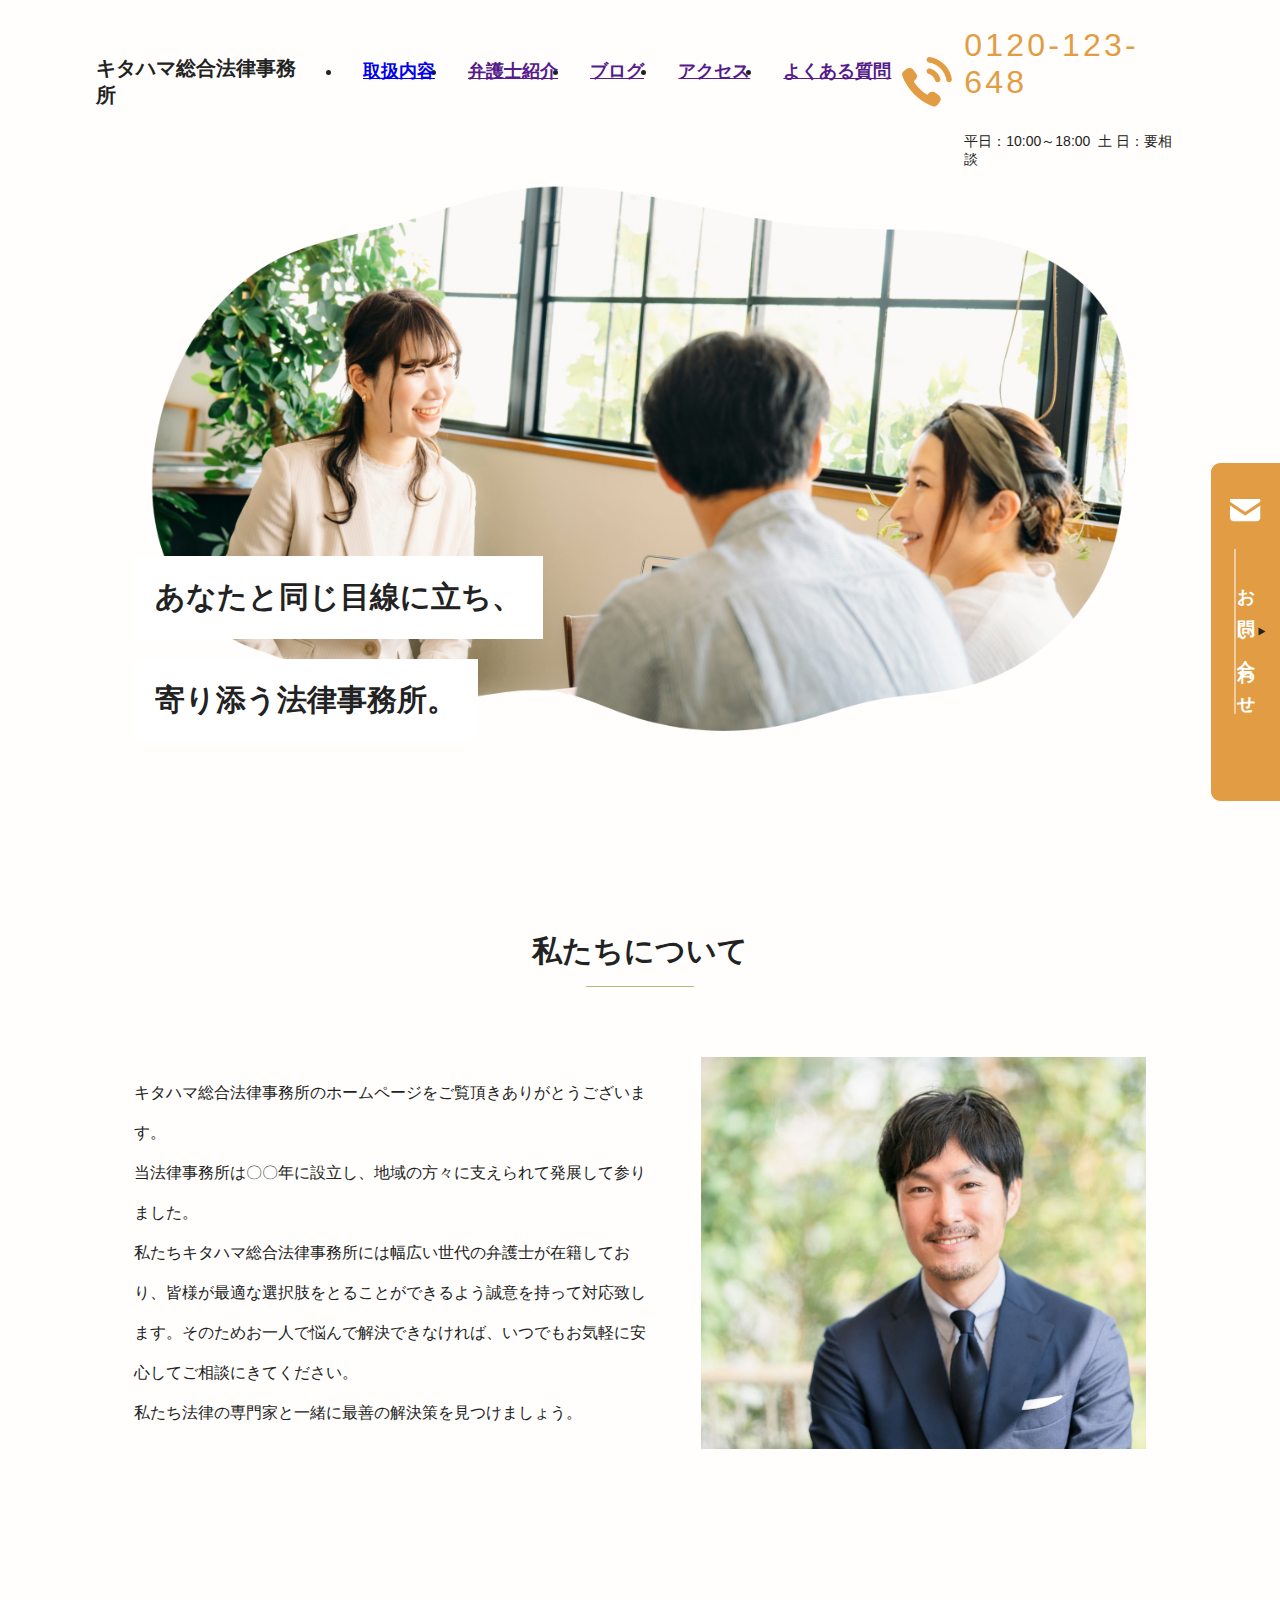
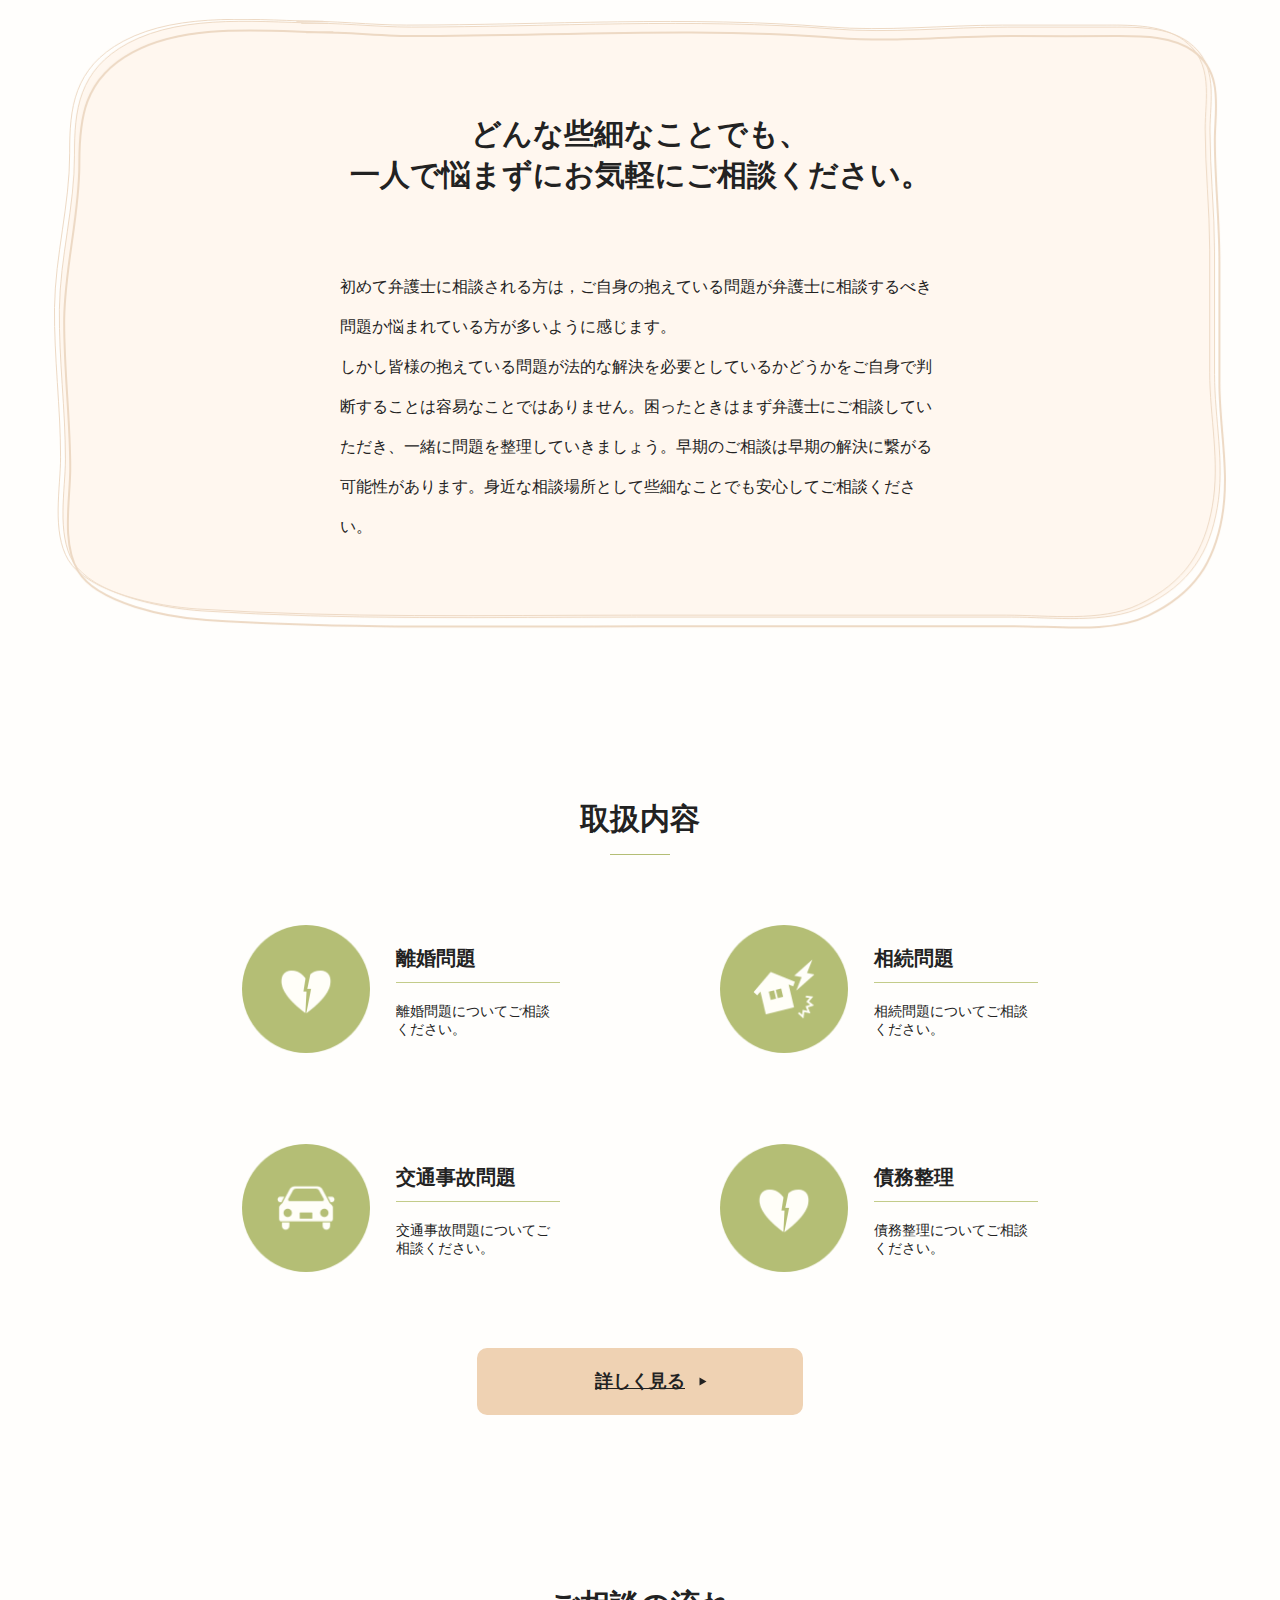
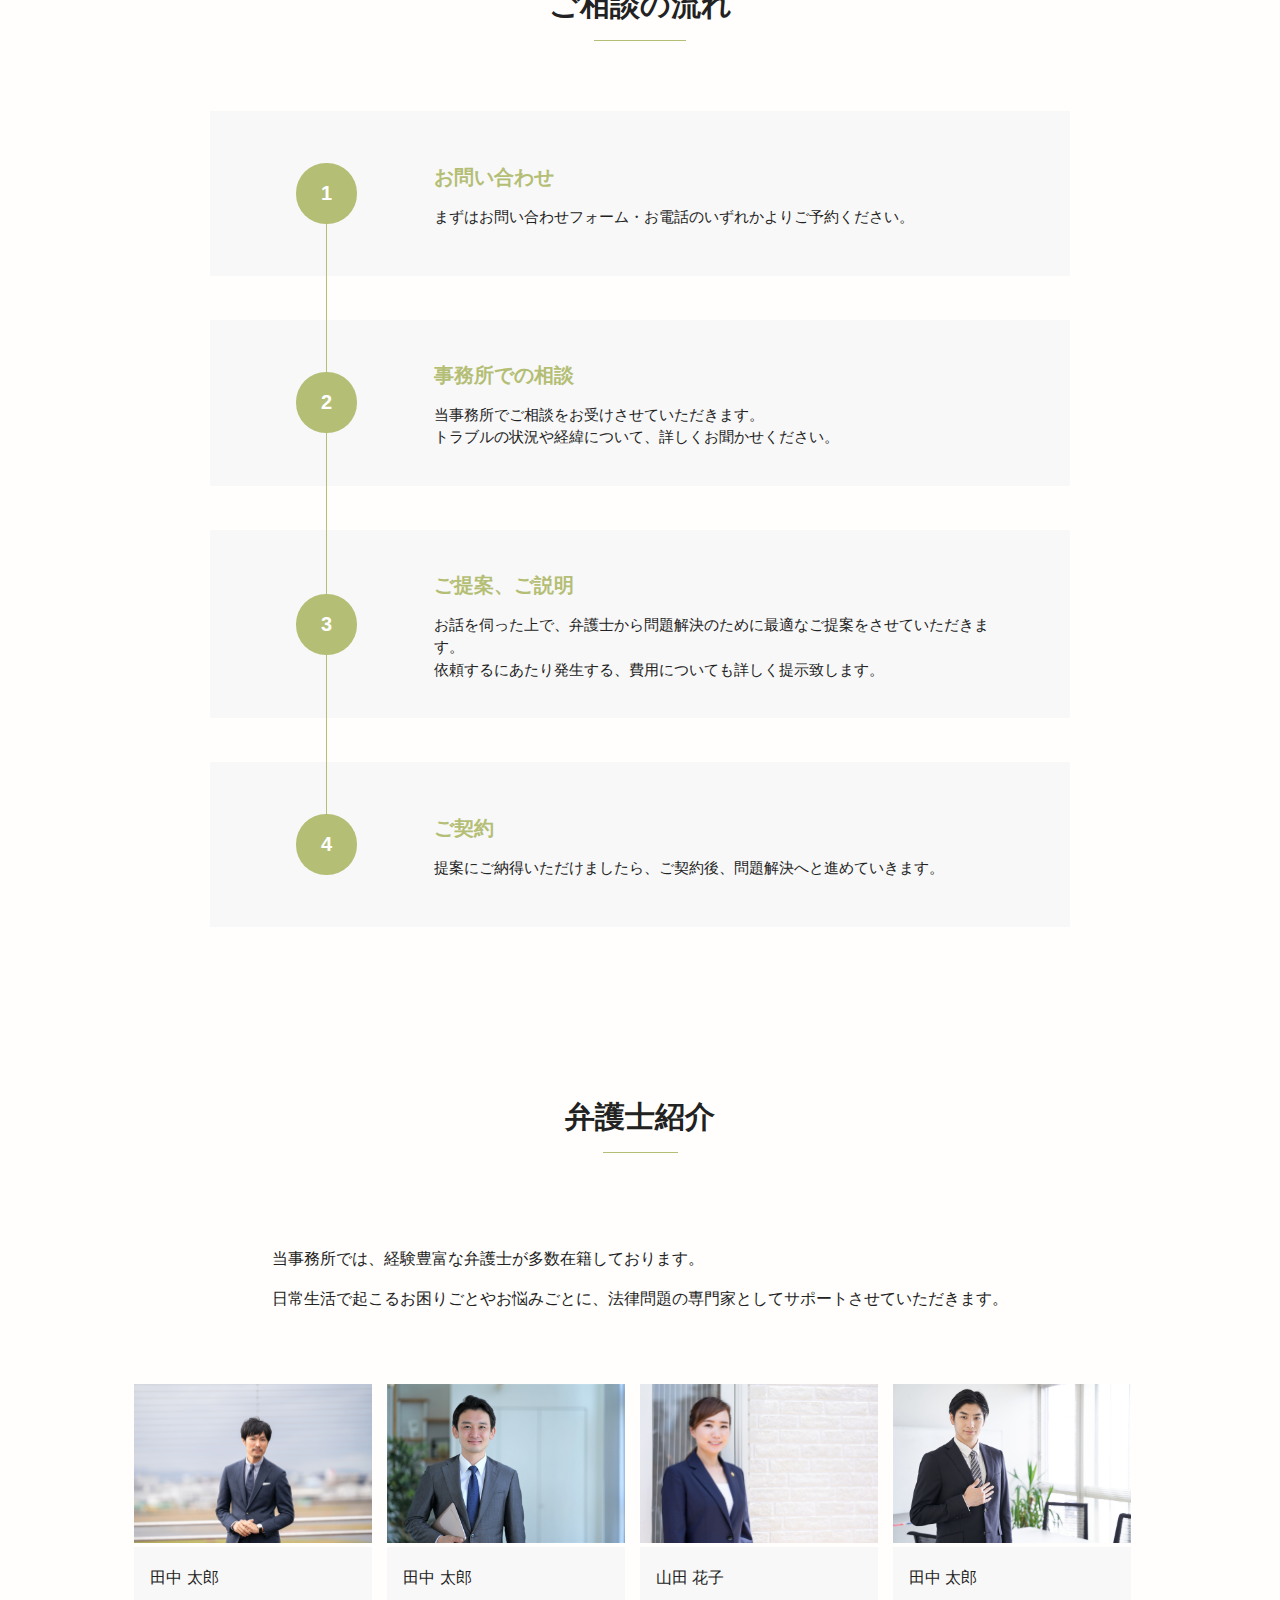
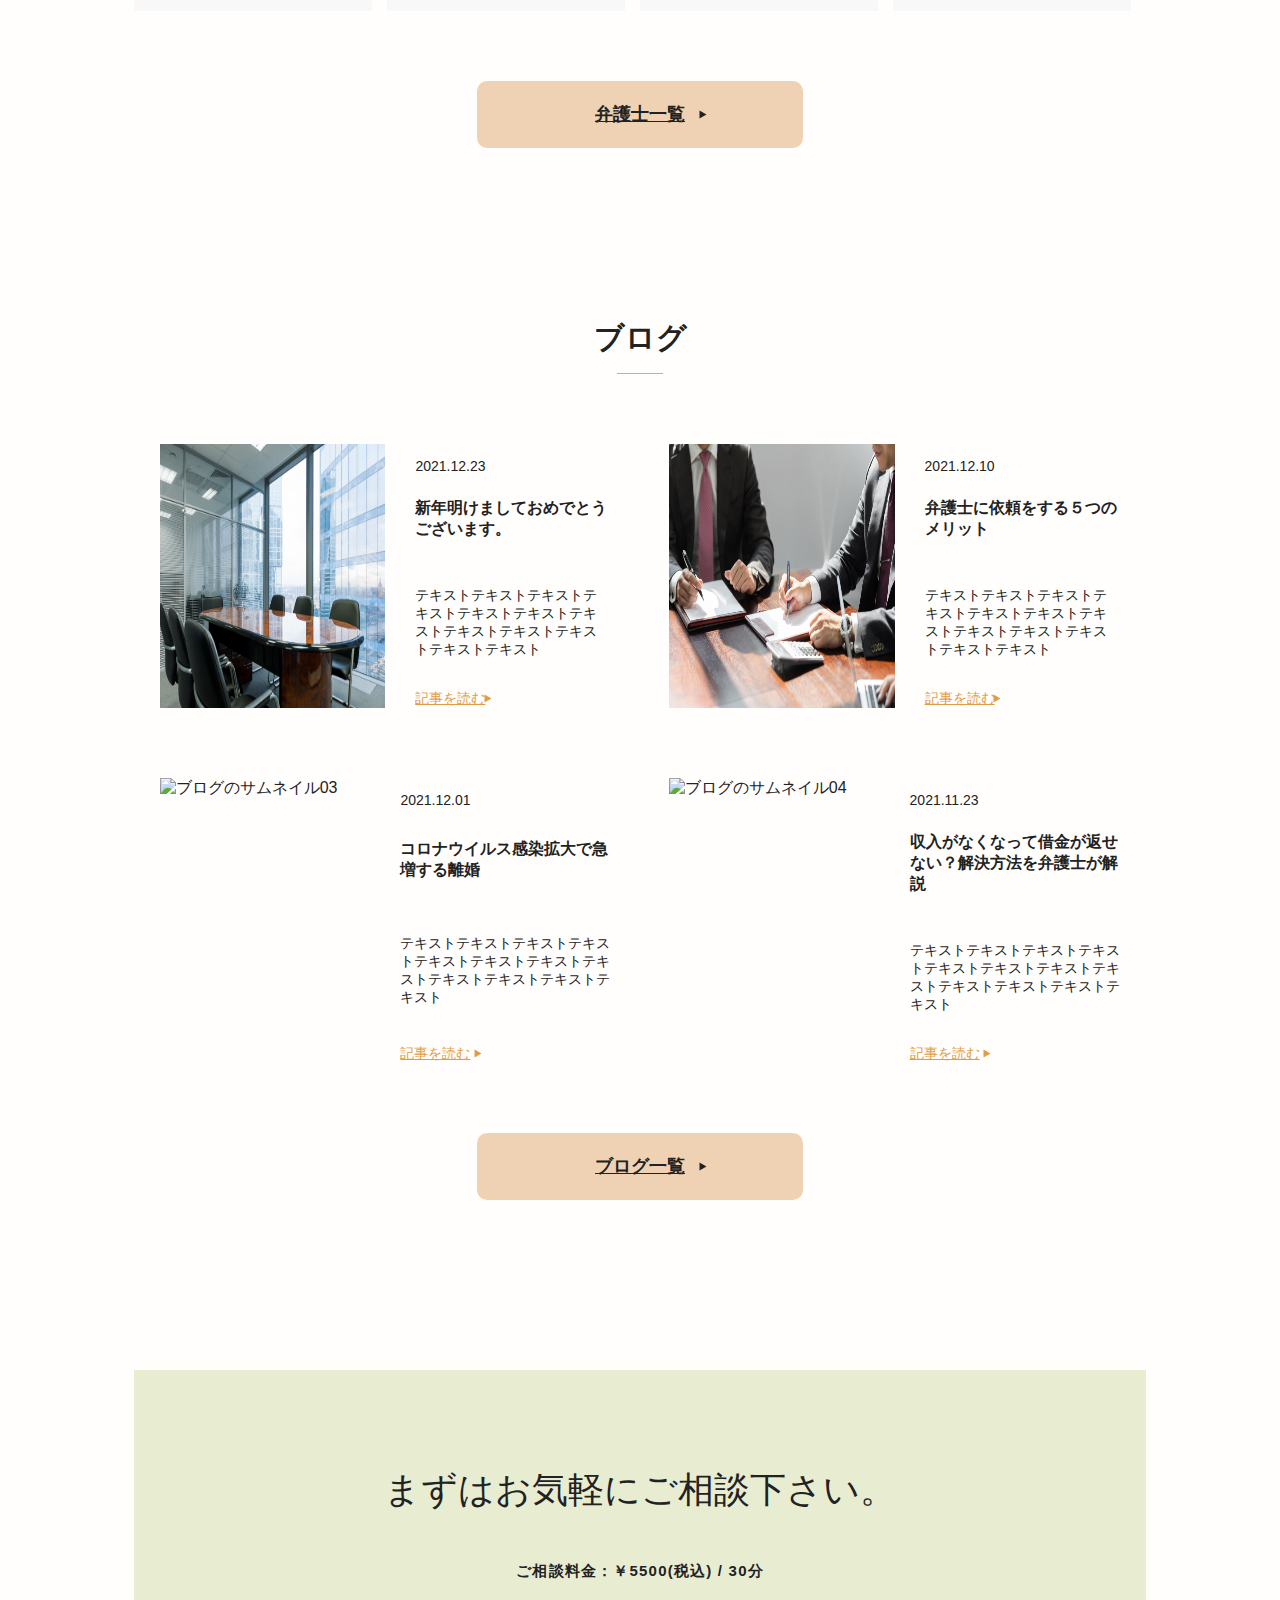
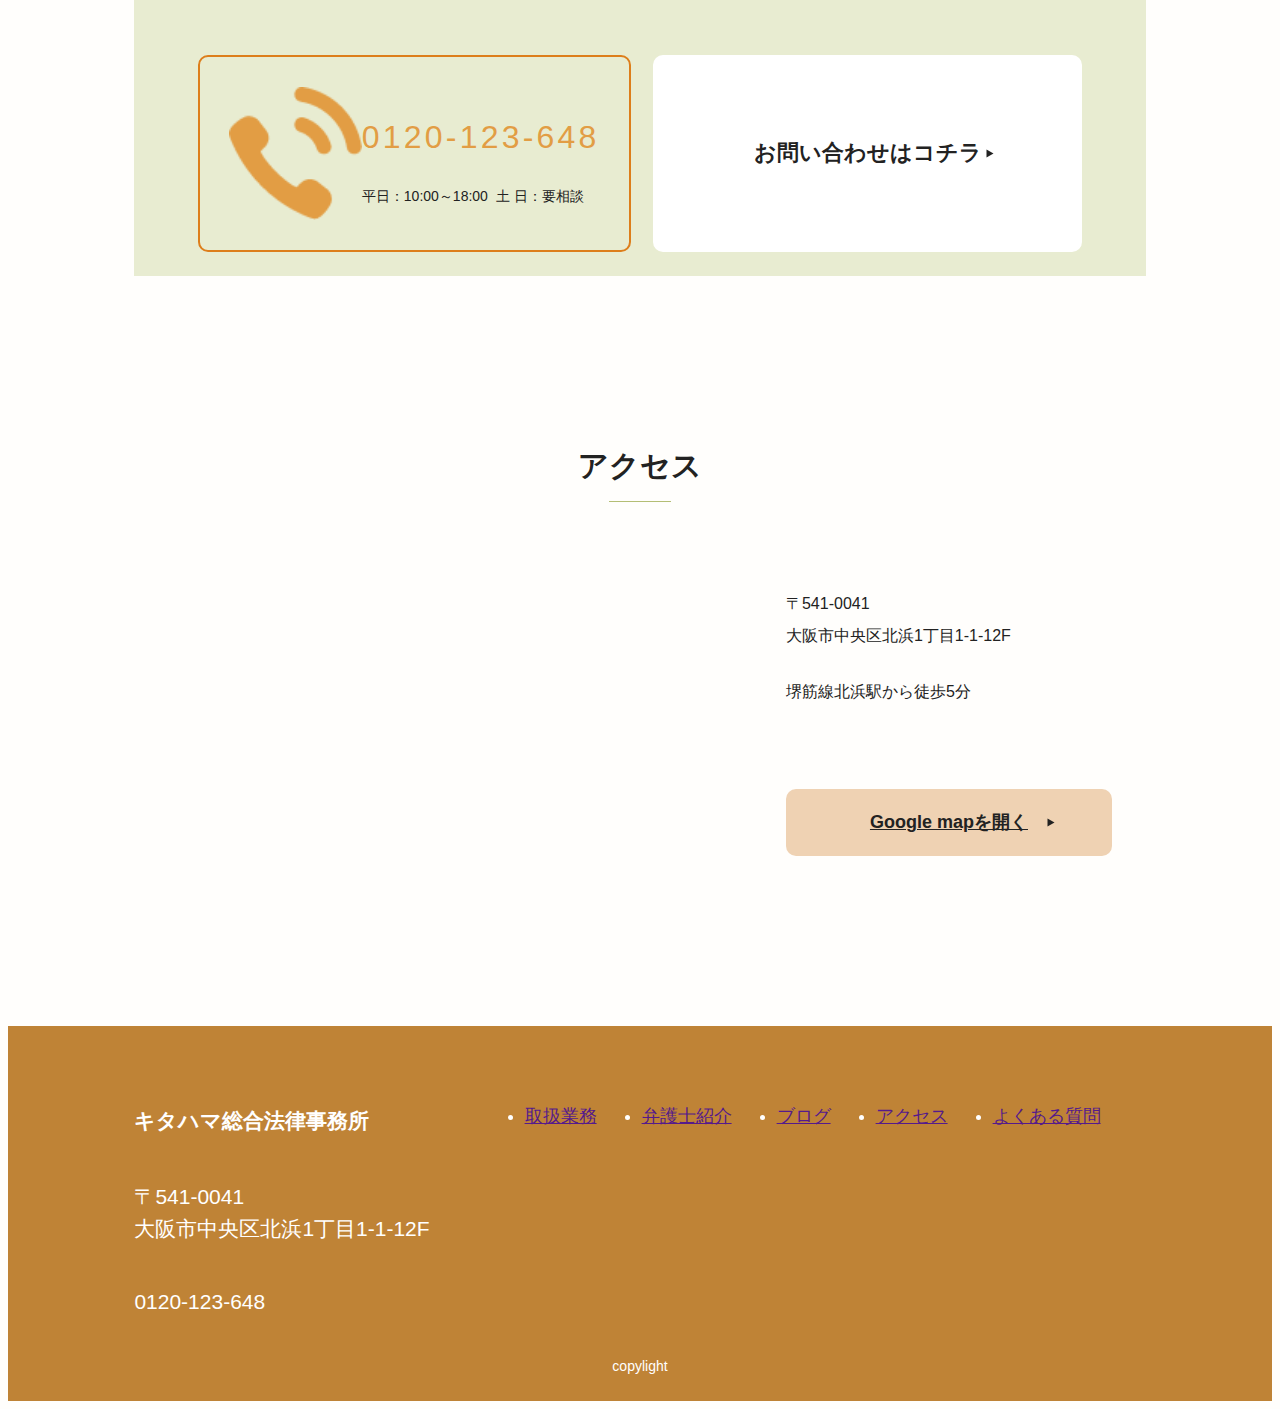
==== commit 040a5ae3: "20220111_下層ページ01 取扱業務完成" ====
--- a/index.html
+++ b/index.html
@@ -49,7 +49,7 @@
             <div class="header_icon">キタハマ総合法律事務所</div>
 
             <ul class="header_list">
-                <li><a href="">取扱内容</a></li>
+                <li><a href="./service/">取扱内容</a></li>
                 <li><a href="">弁護士紹介</a></li>
                 <li><a href="">ブログ</a></li>
                 <li><a href="">アクセス</a></li>
--- a/css/base.css
+++ b/css/base.css
@@ -29,7 +29,6 @@
 /* ヘッダー */
 .header{
     width: 100%;
-    height: 107px;
 }
 
 .header_nav{
@@ -37,11 +36,12 @@
     justify-content: space-between;
     align-items: center;
     height: 100%;
+
+    padding:  33px 0 30px 0;
 }
 
 .header_list a{
-    padding: 10px 0;
-    margin-left: 2em;
+    padding: 10px 20px;
     position: relative;
 }
 
@@ -211,6 +211,7 @@
 .fixed_button .button{
     display: flex;
     flex-flow: column;
+    justify-content: center;
     align-items: center;
     position: fixed;
     z-index: 10;
@@ -224,8 +225,10 @@
     border-radius: 10px 0 0 10px;
     letter-spacing: .5em;
     font-size: 18px;
+    font-weight: 600;
     border: #FFFEFC solid 1.5px;
     border-right: unset;
+    padding: 1.2em 0 ;
 }
 
 .fixed_button .button::before{
@@ -239,10 +242,6 @@
     background-color: #B4BE75;
     opacity: unset;
     transition: .3s;
-}
-
-.fixed_button .button::after{
-    content: none;
 }
 
 
--- a/css/style.css
+++ b/css/style.css
@@ -174,7 +174,7 @@
     justify-content: center;
     align-items: center;
     width: 326px;
-    columns: #222;
+    color: #222;
     font-size: 18px;
     font-weight: 600;
     background-color: #EFD2B3;
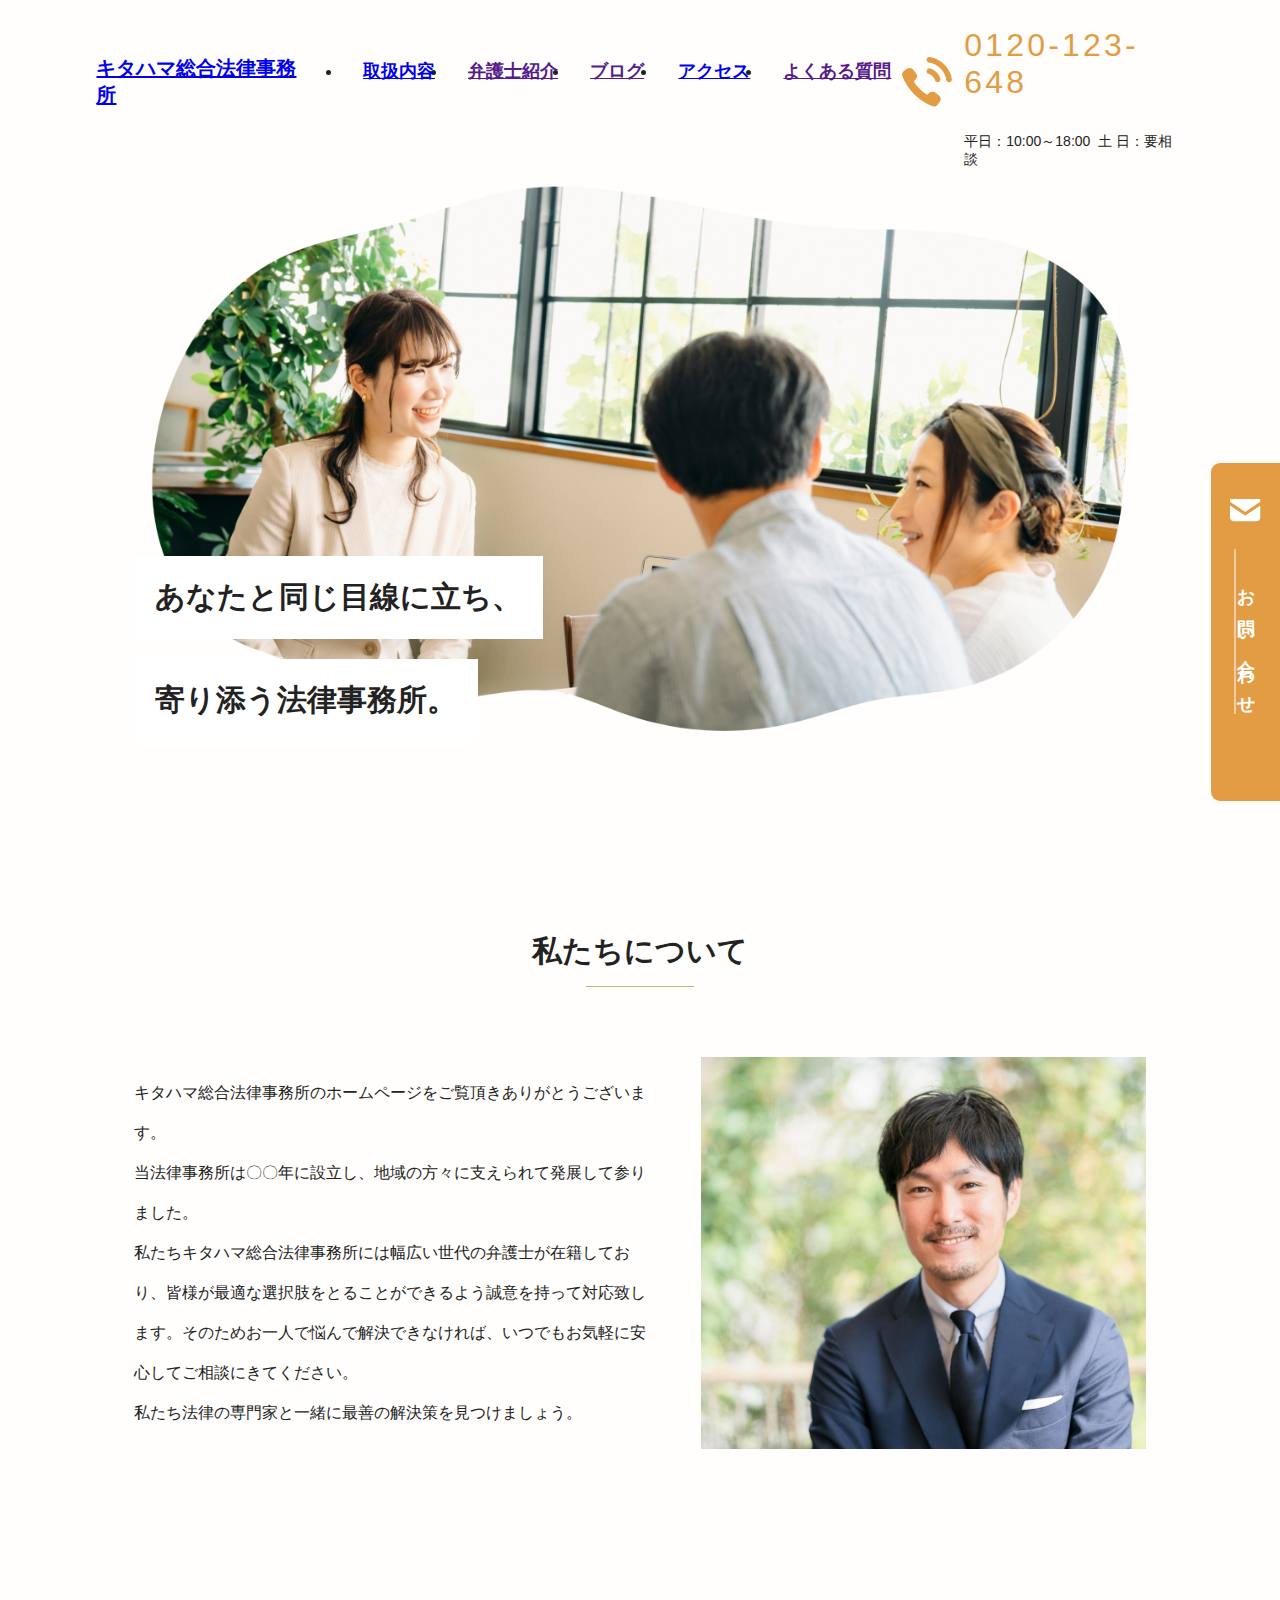
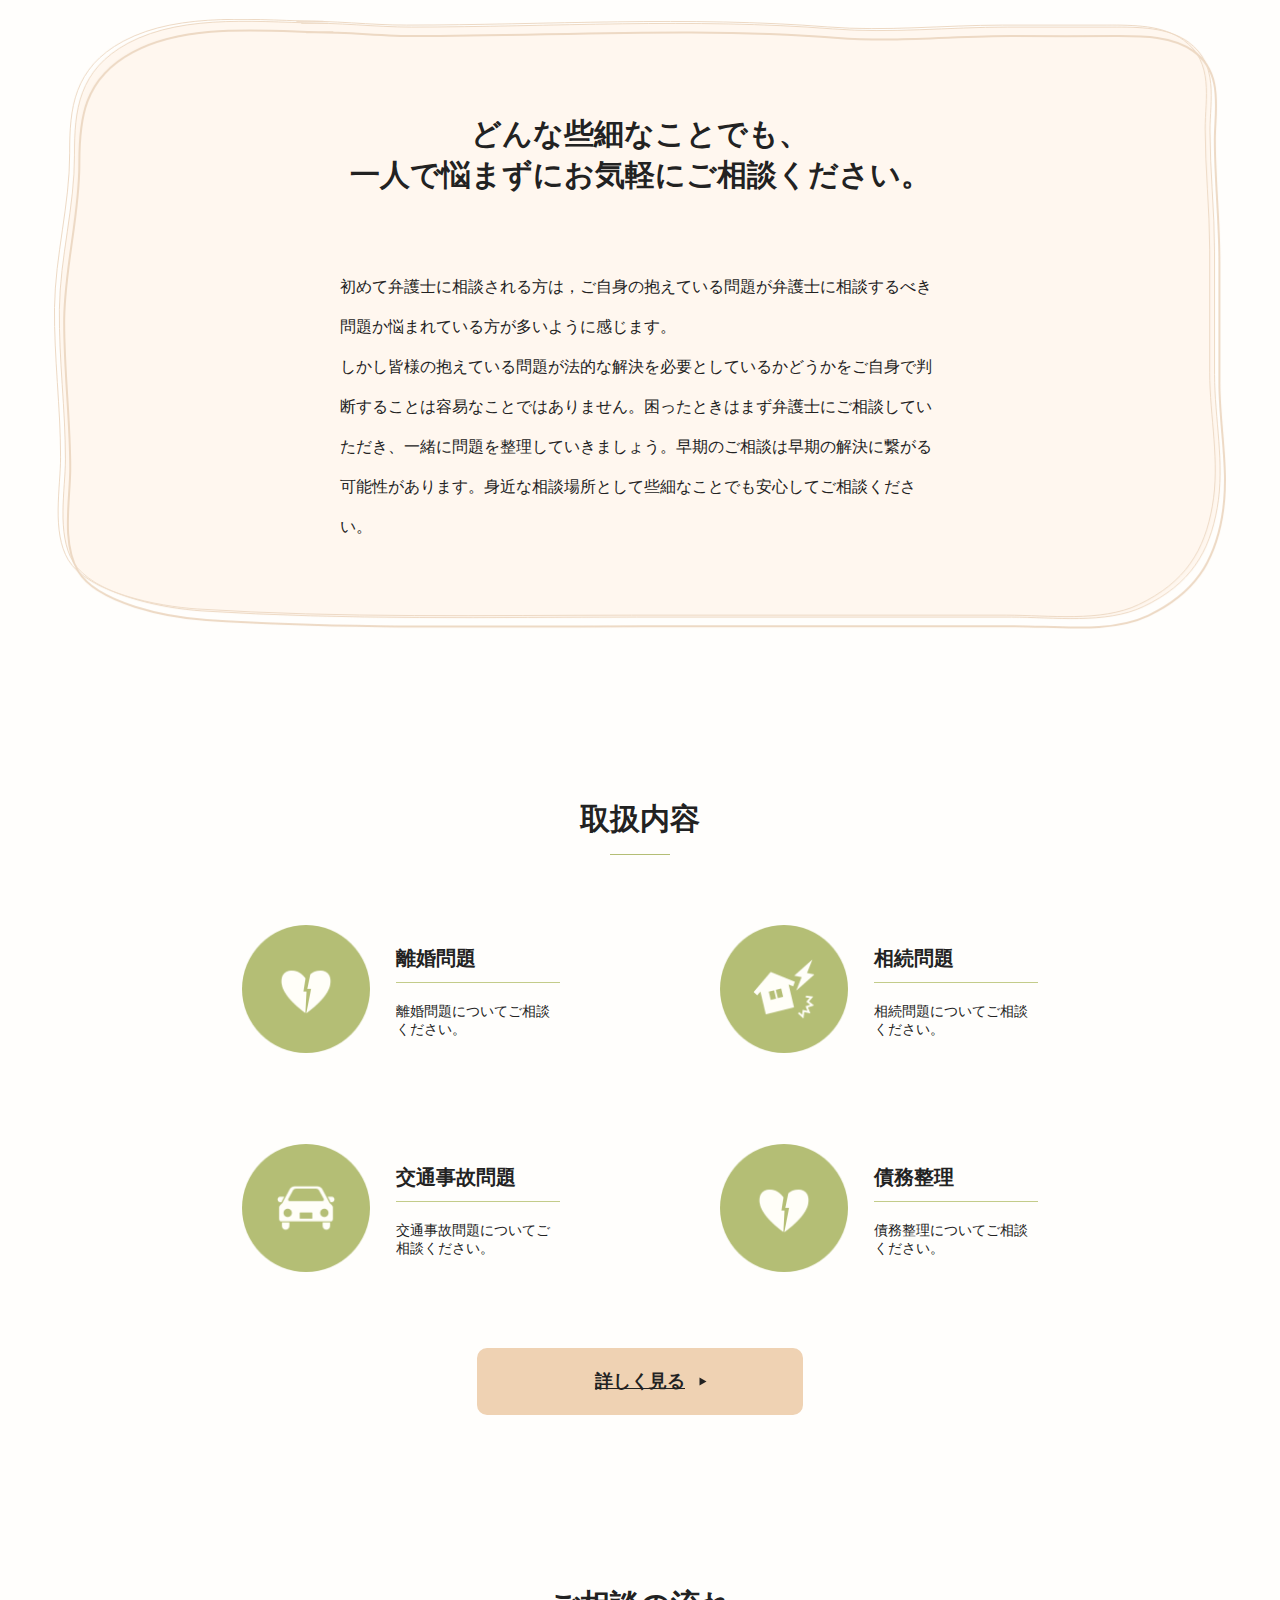
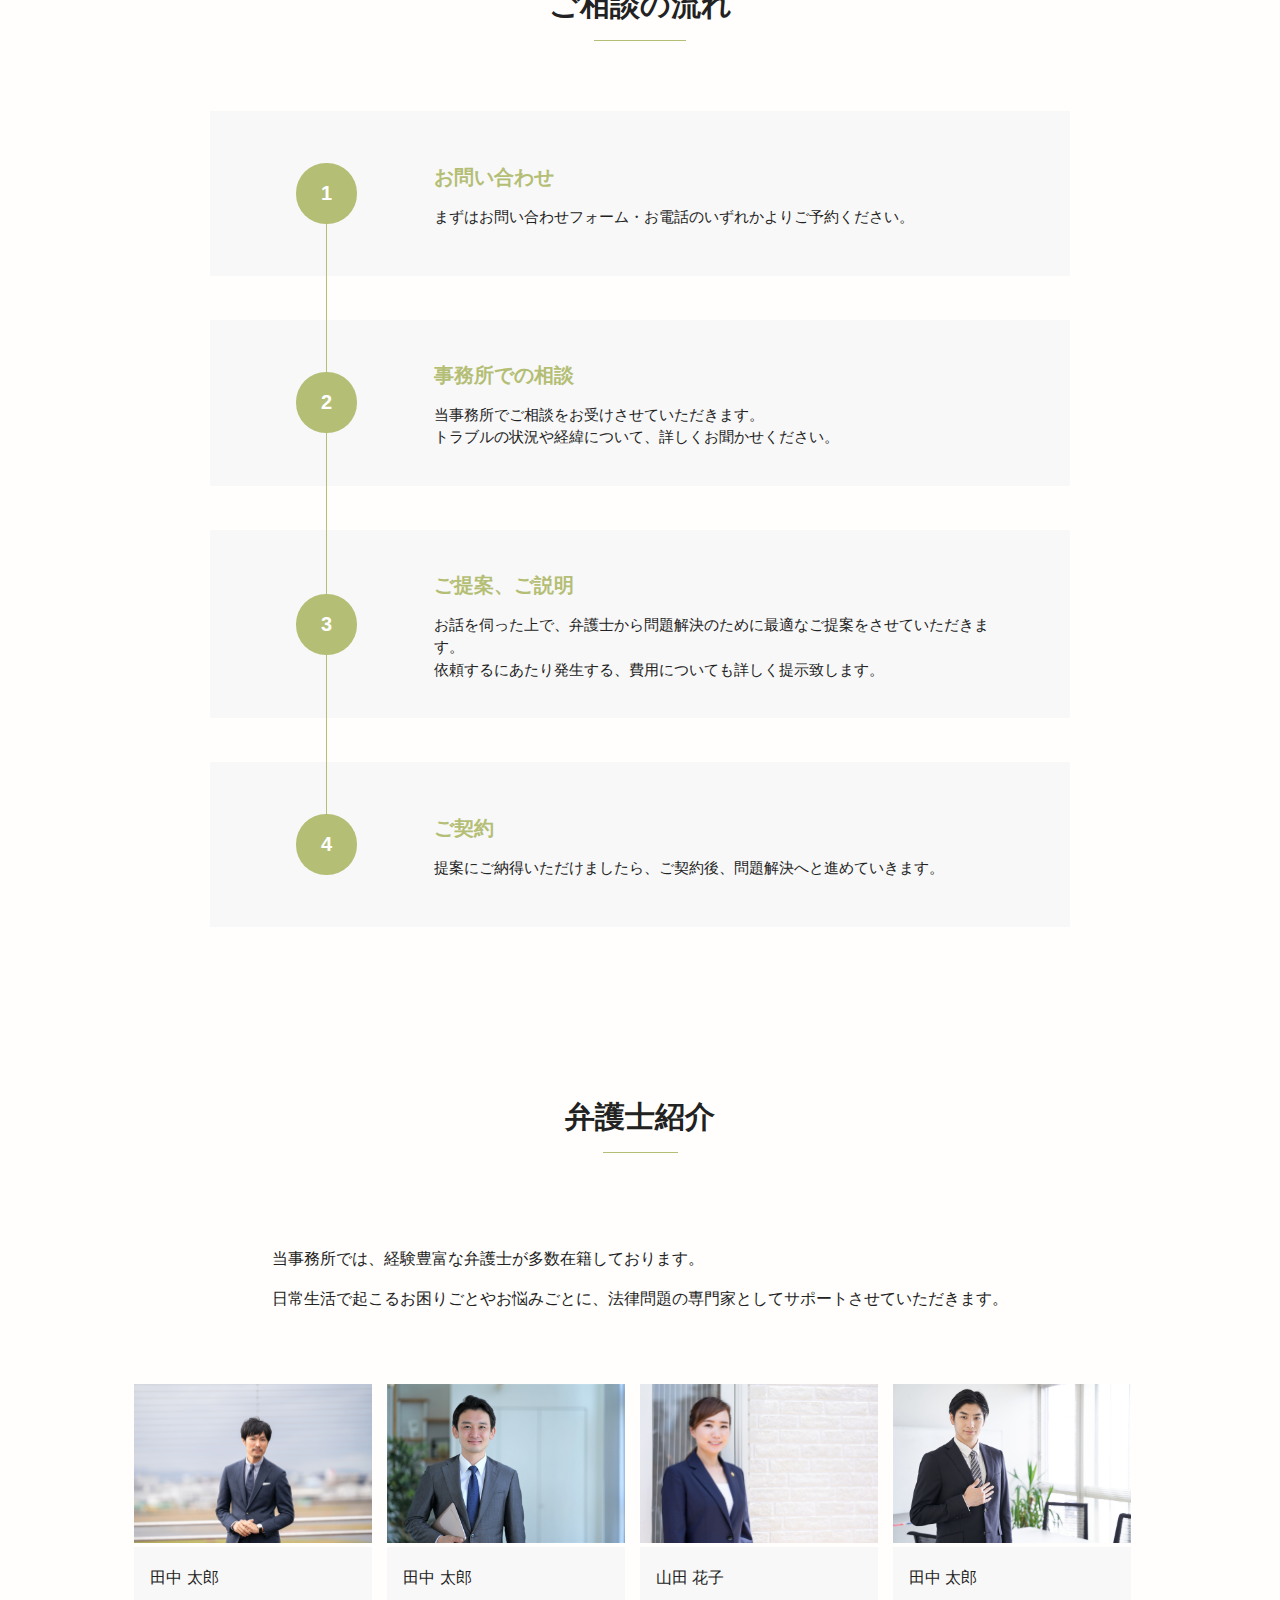
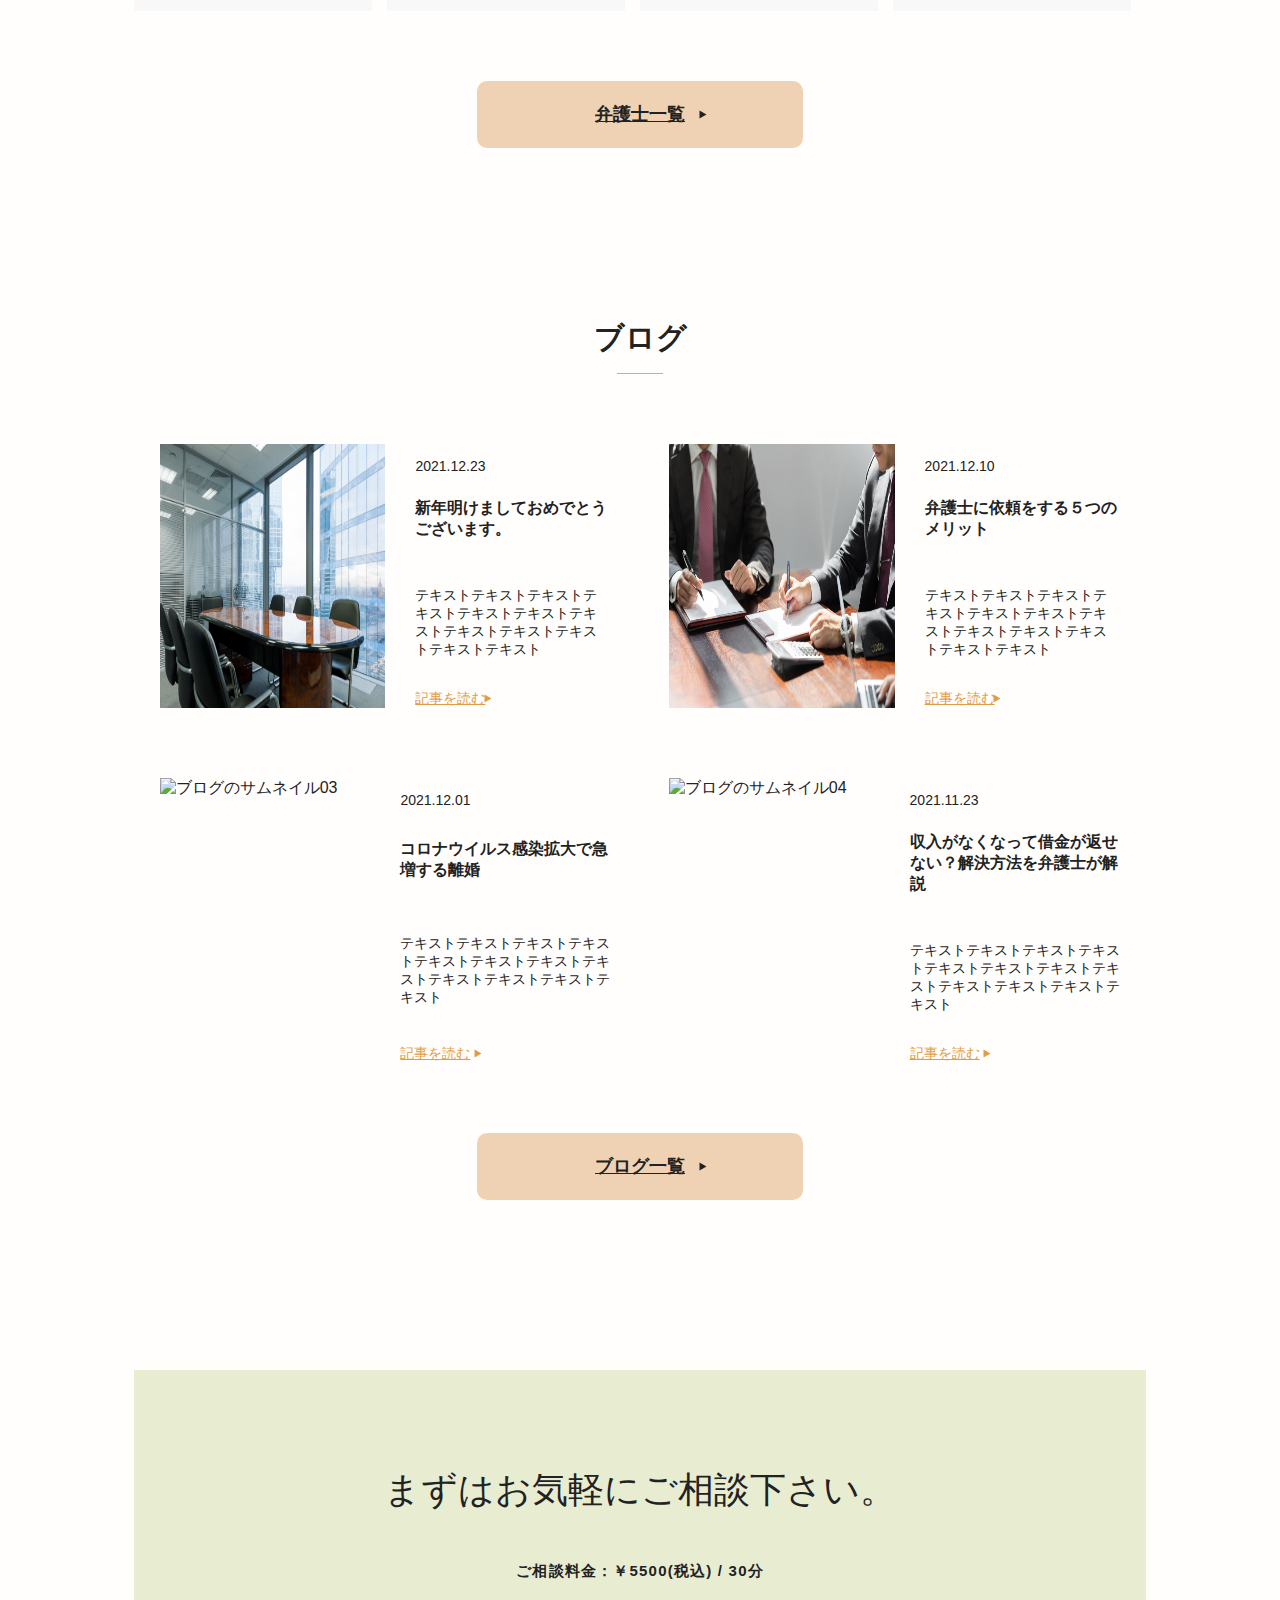
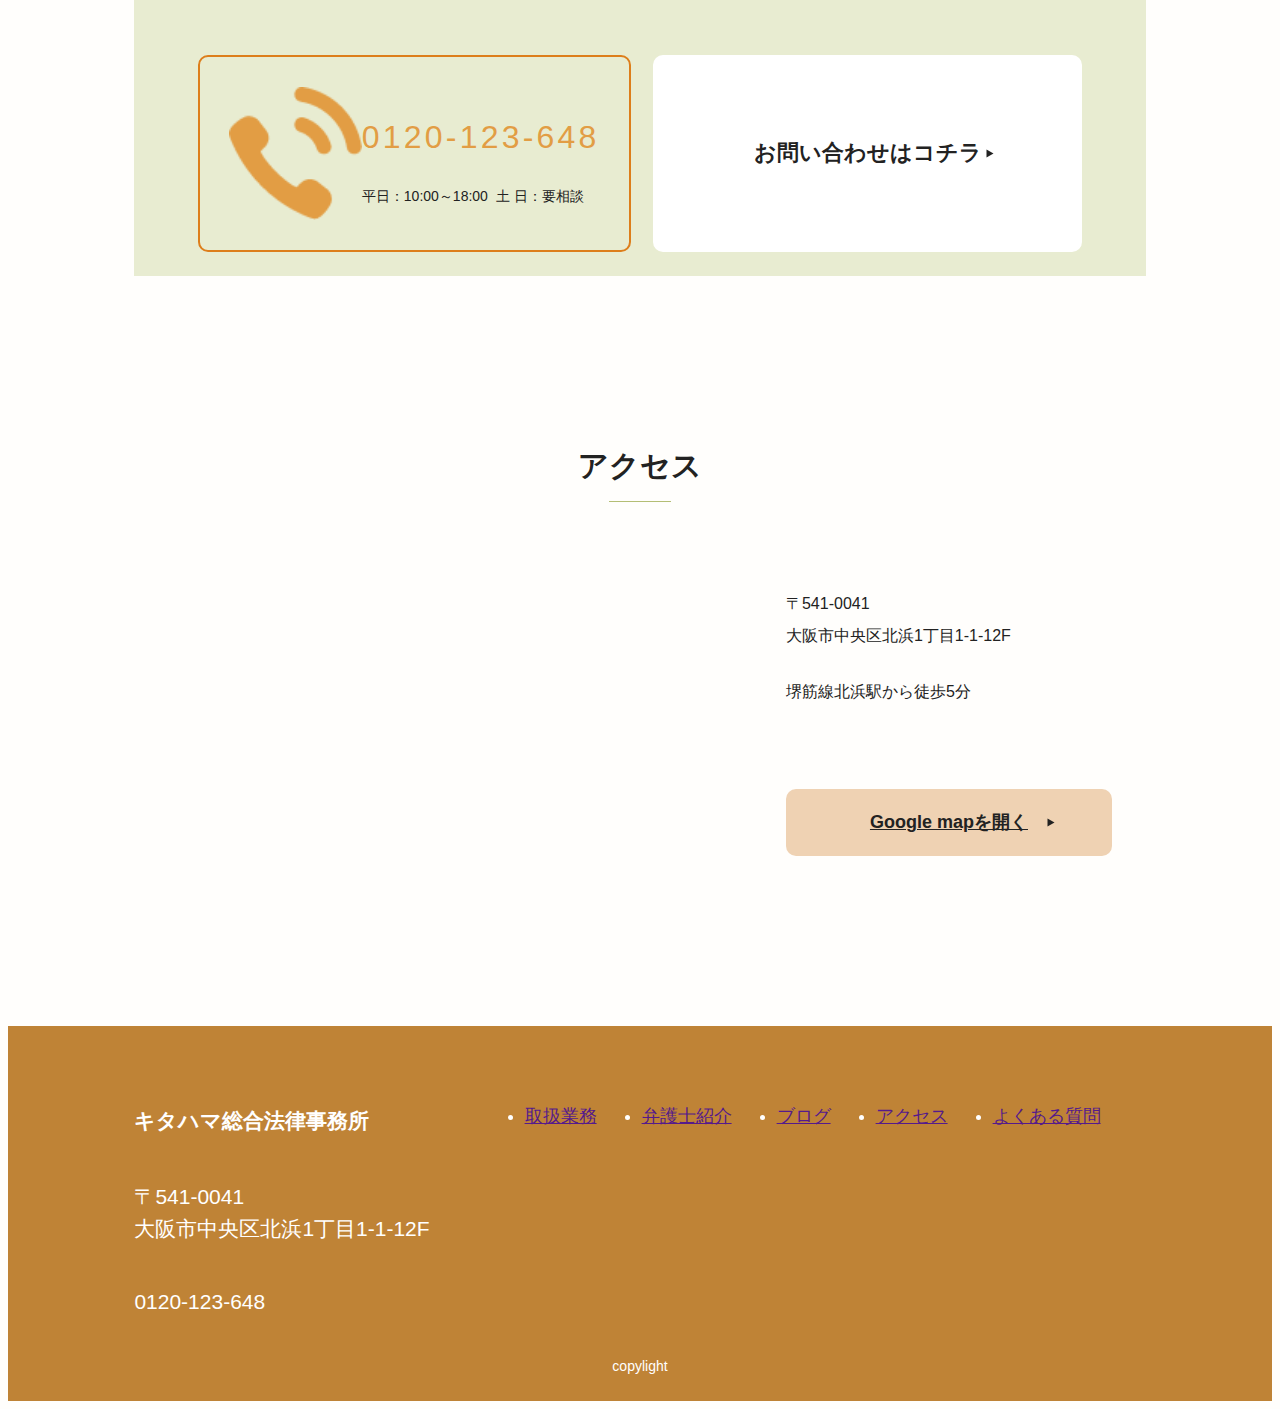
==== commit bdbe0bf0: "20220111_アクセス下層ページ完成" ====
--- a/index.html
+++ b/index.html
@@ -46,13 +46,13 @@
     <!-- ヘッダー -->
     <header class="header">
         <nav class="header_nav wrapper_large">
-            <div class="header_icon">キタハマ総合法律事務所</div>
+            <div class="header_icon"><a href="./index.html">キタハマ総合法律事務所</a></div>
 
             <ul class="header_list">
                 <li><a href="./service/">取扱内容</a></li>
                 <li><a href="">弁護士紹介</a></li>
                 <li><a href="">ブログ</a></li>
-                <li><a href="">アクセス</a></li>
+                <li><a href="./access/">アクセス</a></li>
                 <li><a href="">よくある質問</a></li>
             </ul>
 
--- a/css/base.css
+++ b/css/base.css
@@ -1,6 +1,10 @@
 @charset "utf-8";
 
 /* 共通パーツ */
+html {
+    scroll-behavior: smooth;
+}
+
 body{
     background-color: #FFFEFC;
     color: #222;
@@ -244,6 +248,9 @@
     transition: .3s;
 }
 
+.fixed_button .button::after{
+    content: unset;
+}
 
 
 /* フッター */
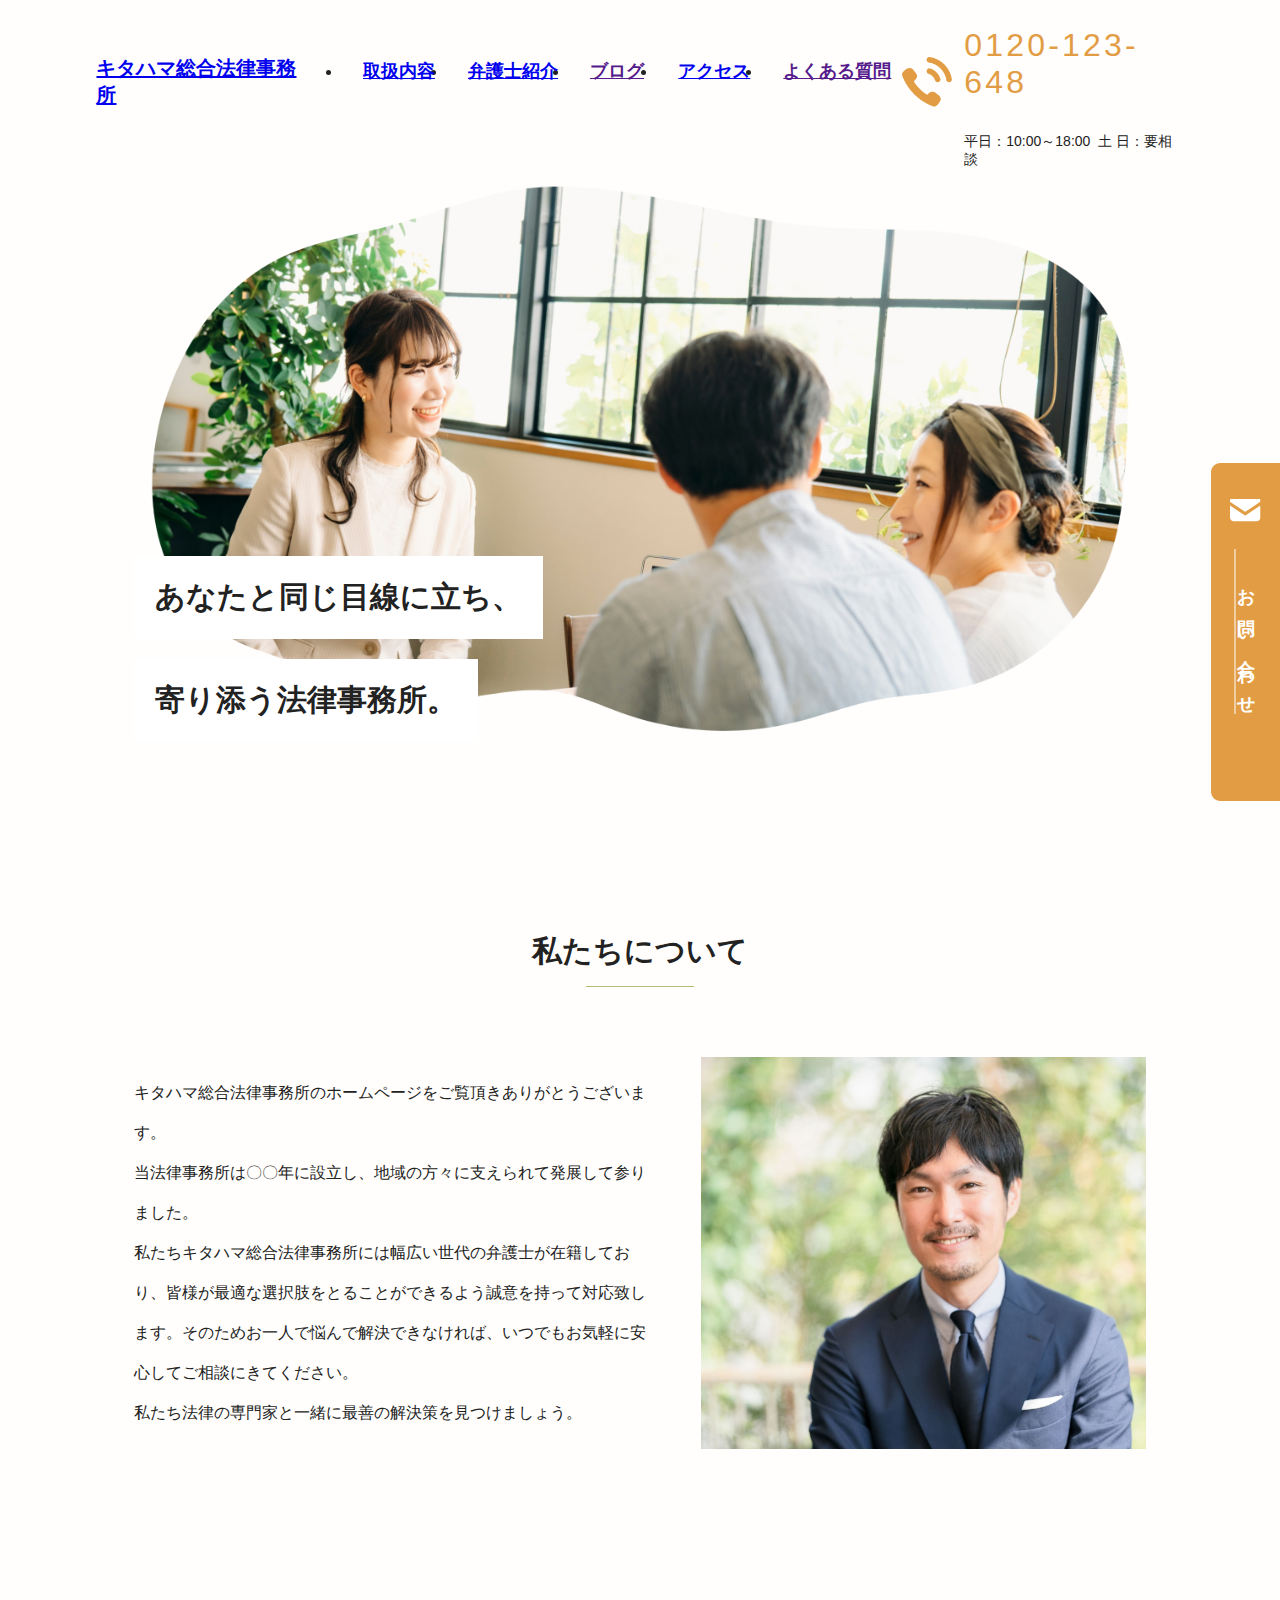
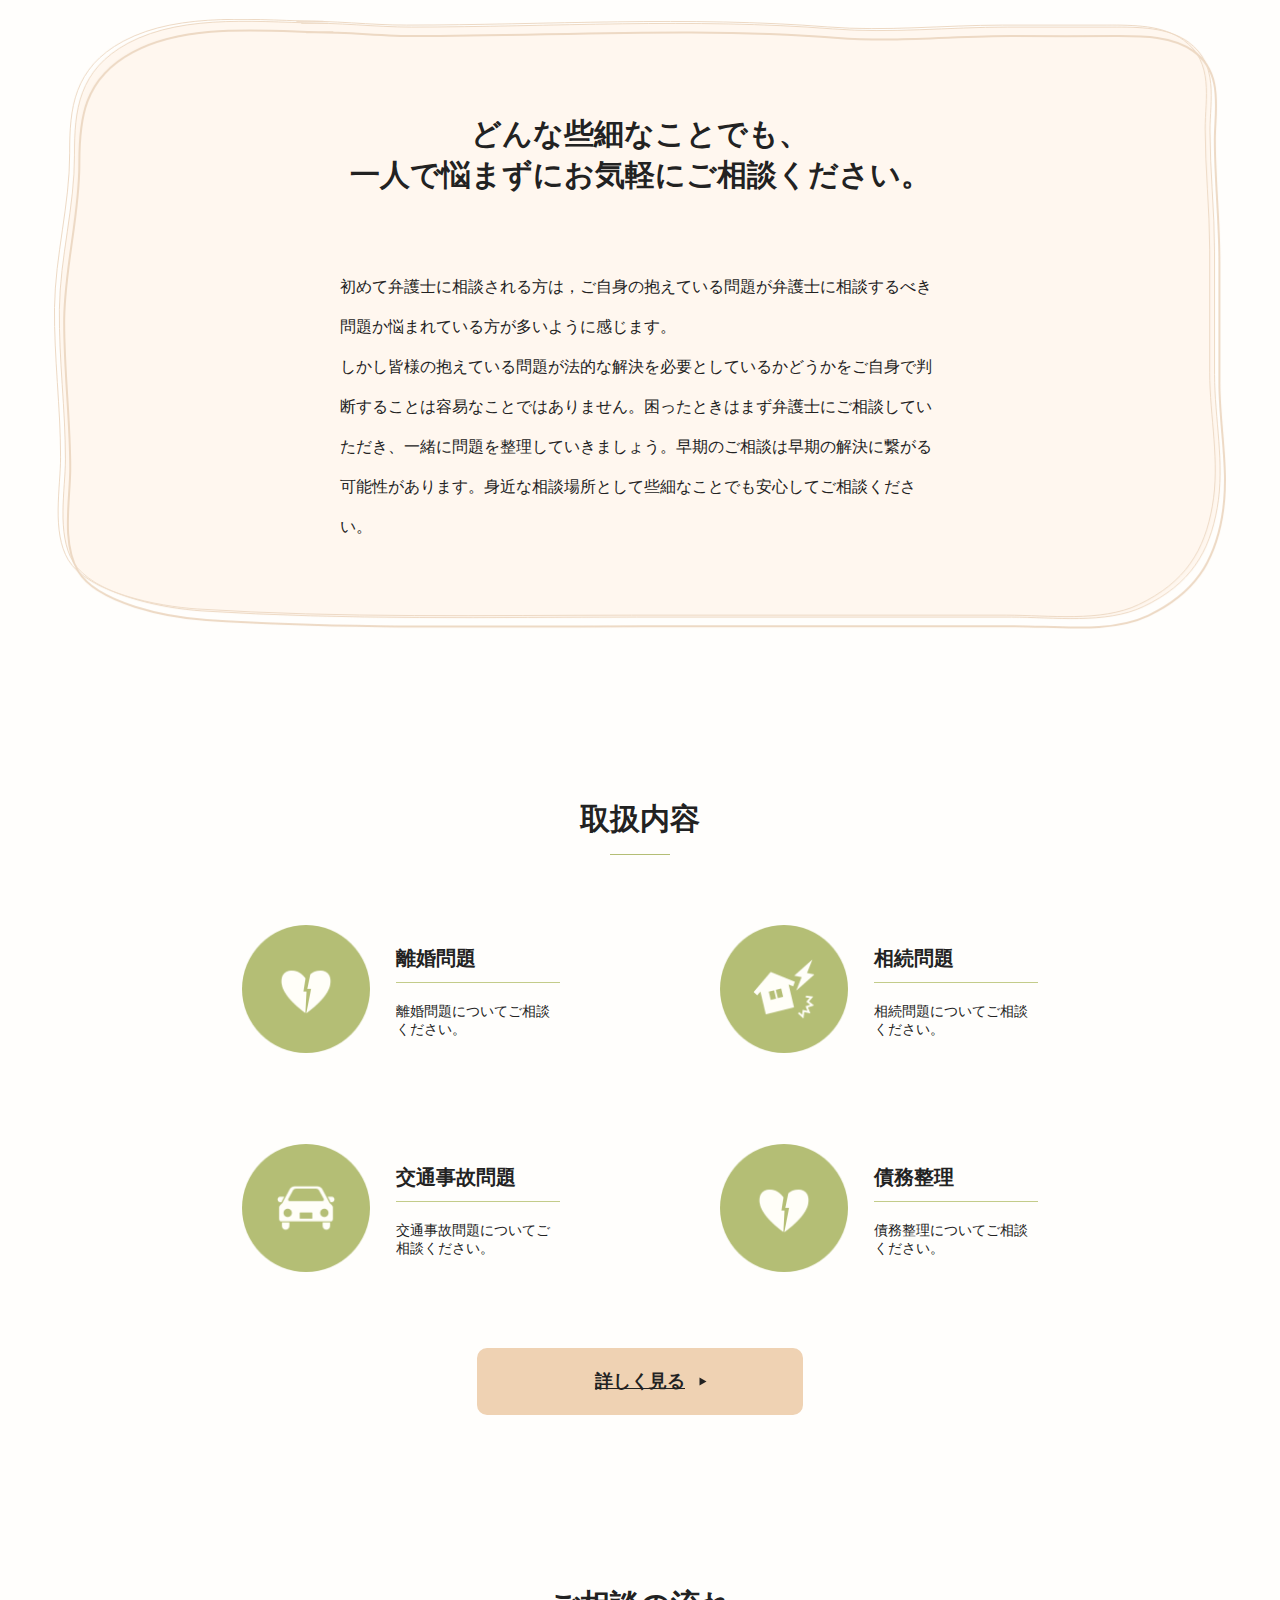
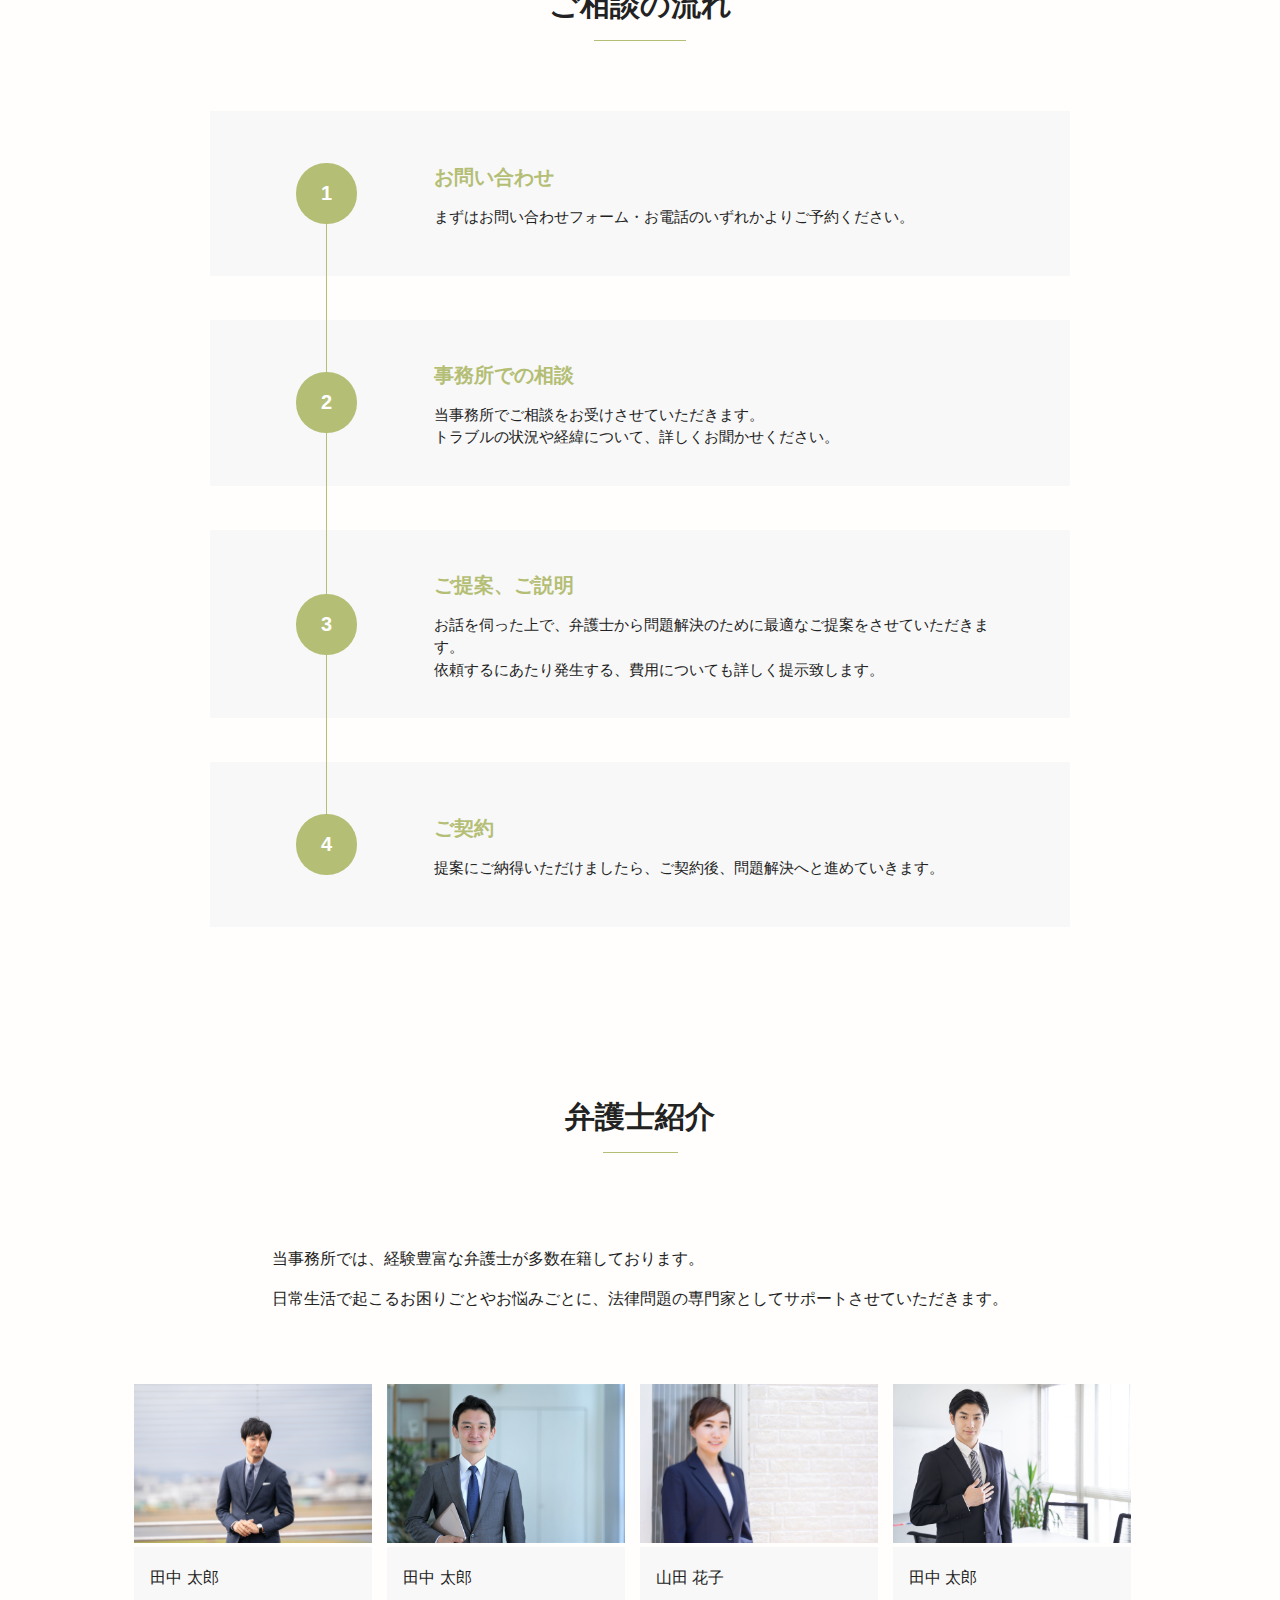
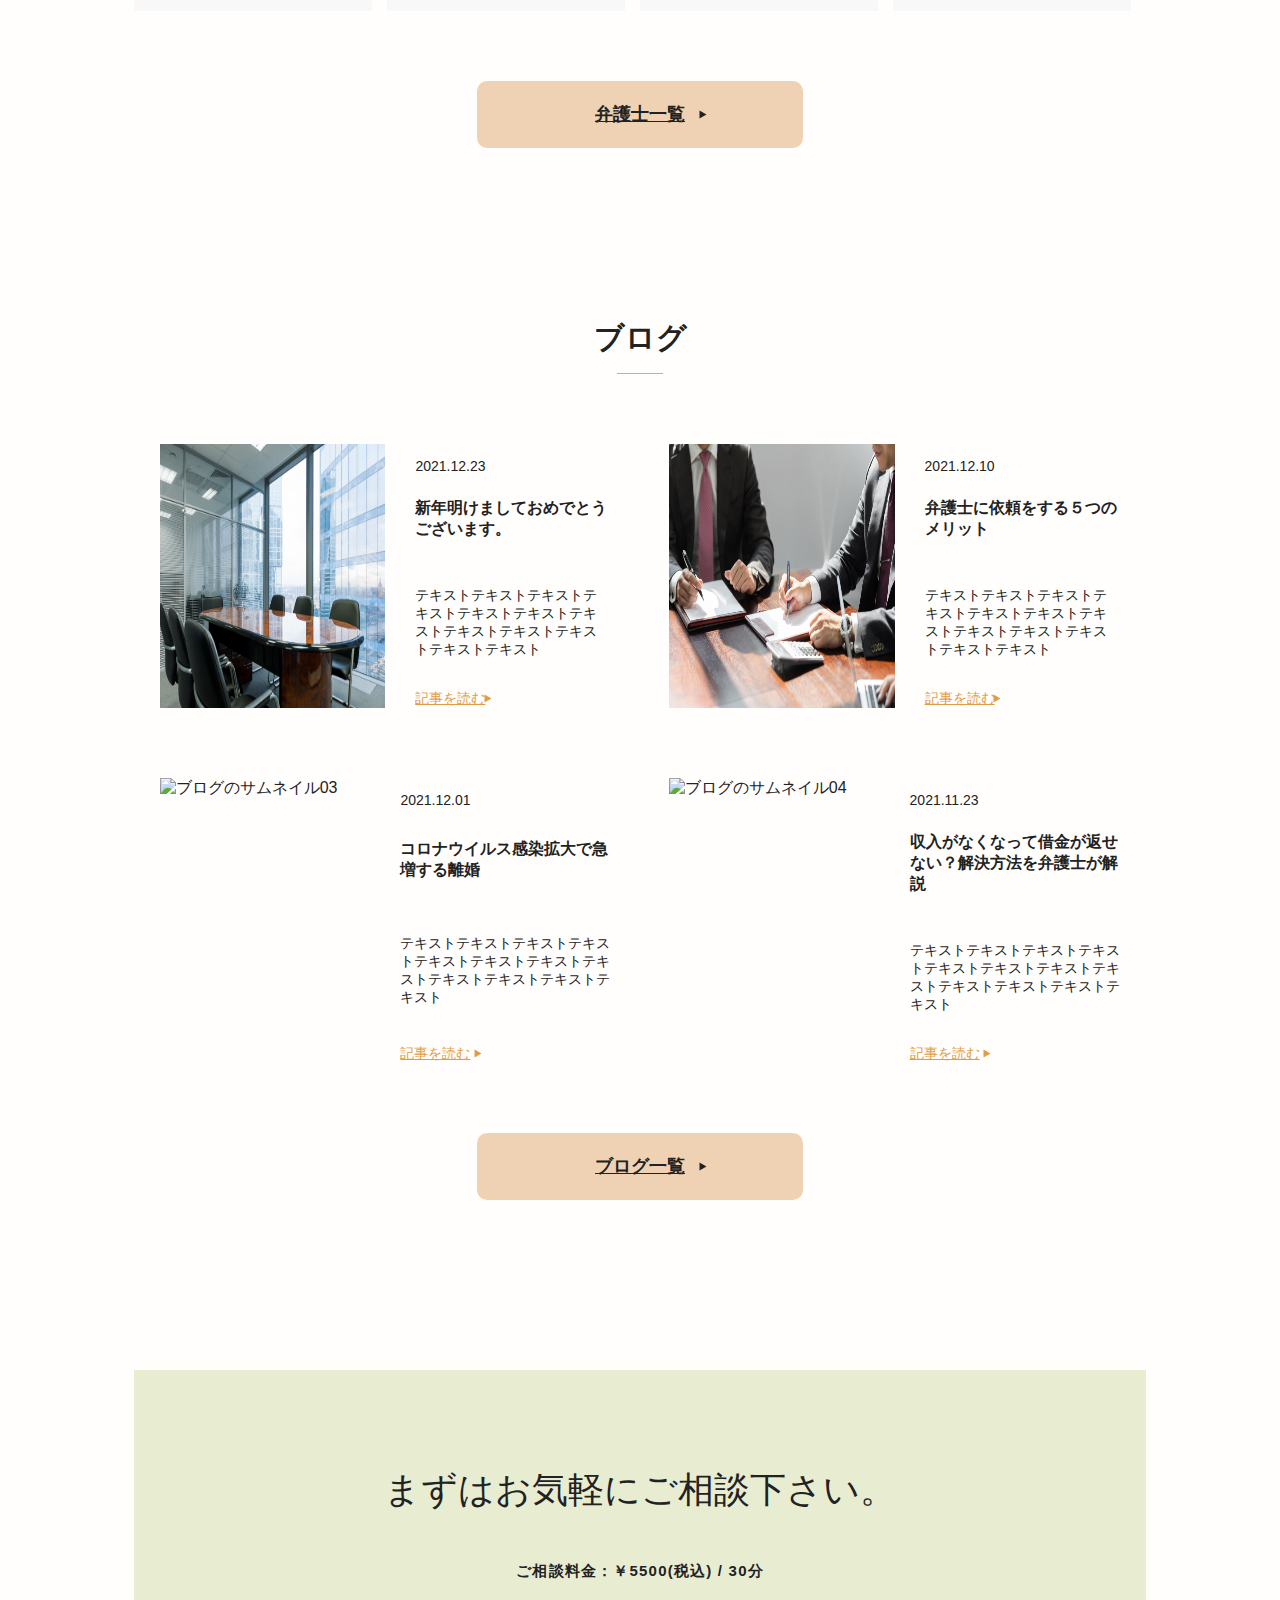
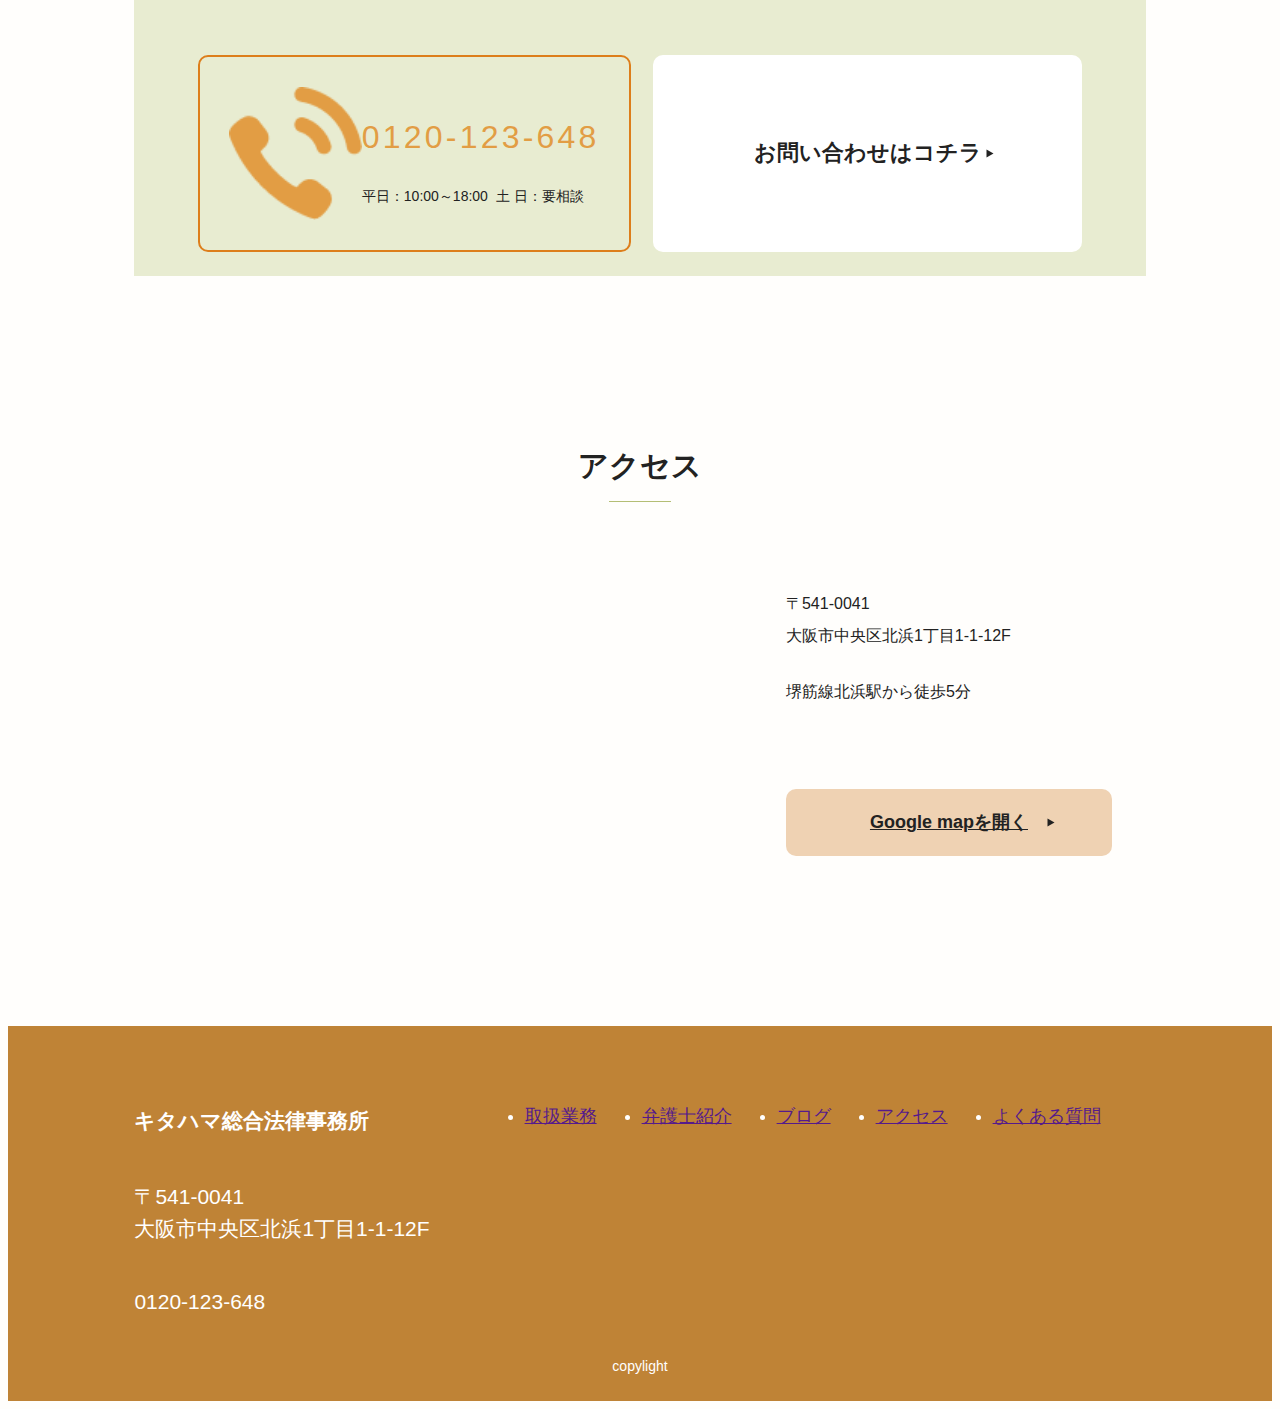
==== commit 8f1592ac: "20220111_弁護士紹介下層ページ完成" ====
--- a/index.html
+++ b/index.html
@@ -50,7 +50,7 @@
 
             <ul class="header_list">
                 <li><a href="./service/">取扱内容</a></li>
-                <li><a href="">弁護士紹介</a></li>
+                <li><a href="./introduction/">弁護士紹介</a></li>
                 <li><a href="">ブログ</a></li>
                 <li><a href="./access/">アクセス</a></li>
                 <li><a href="">よくある質問</a></li>
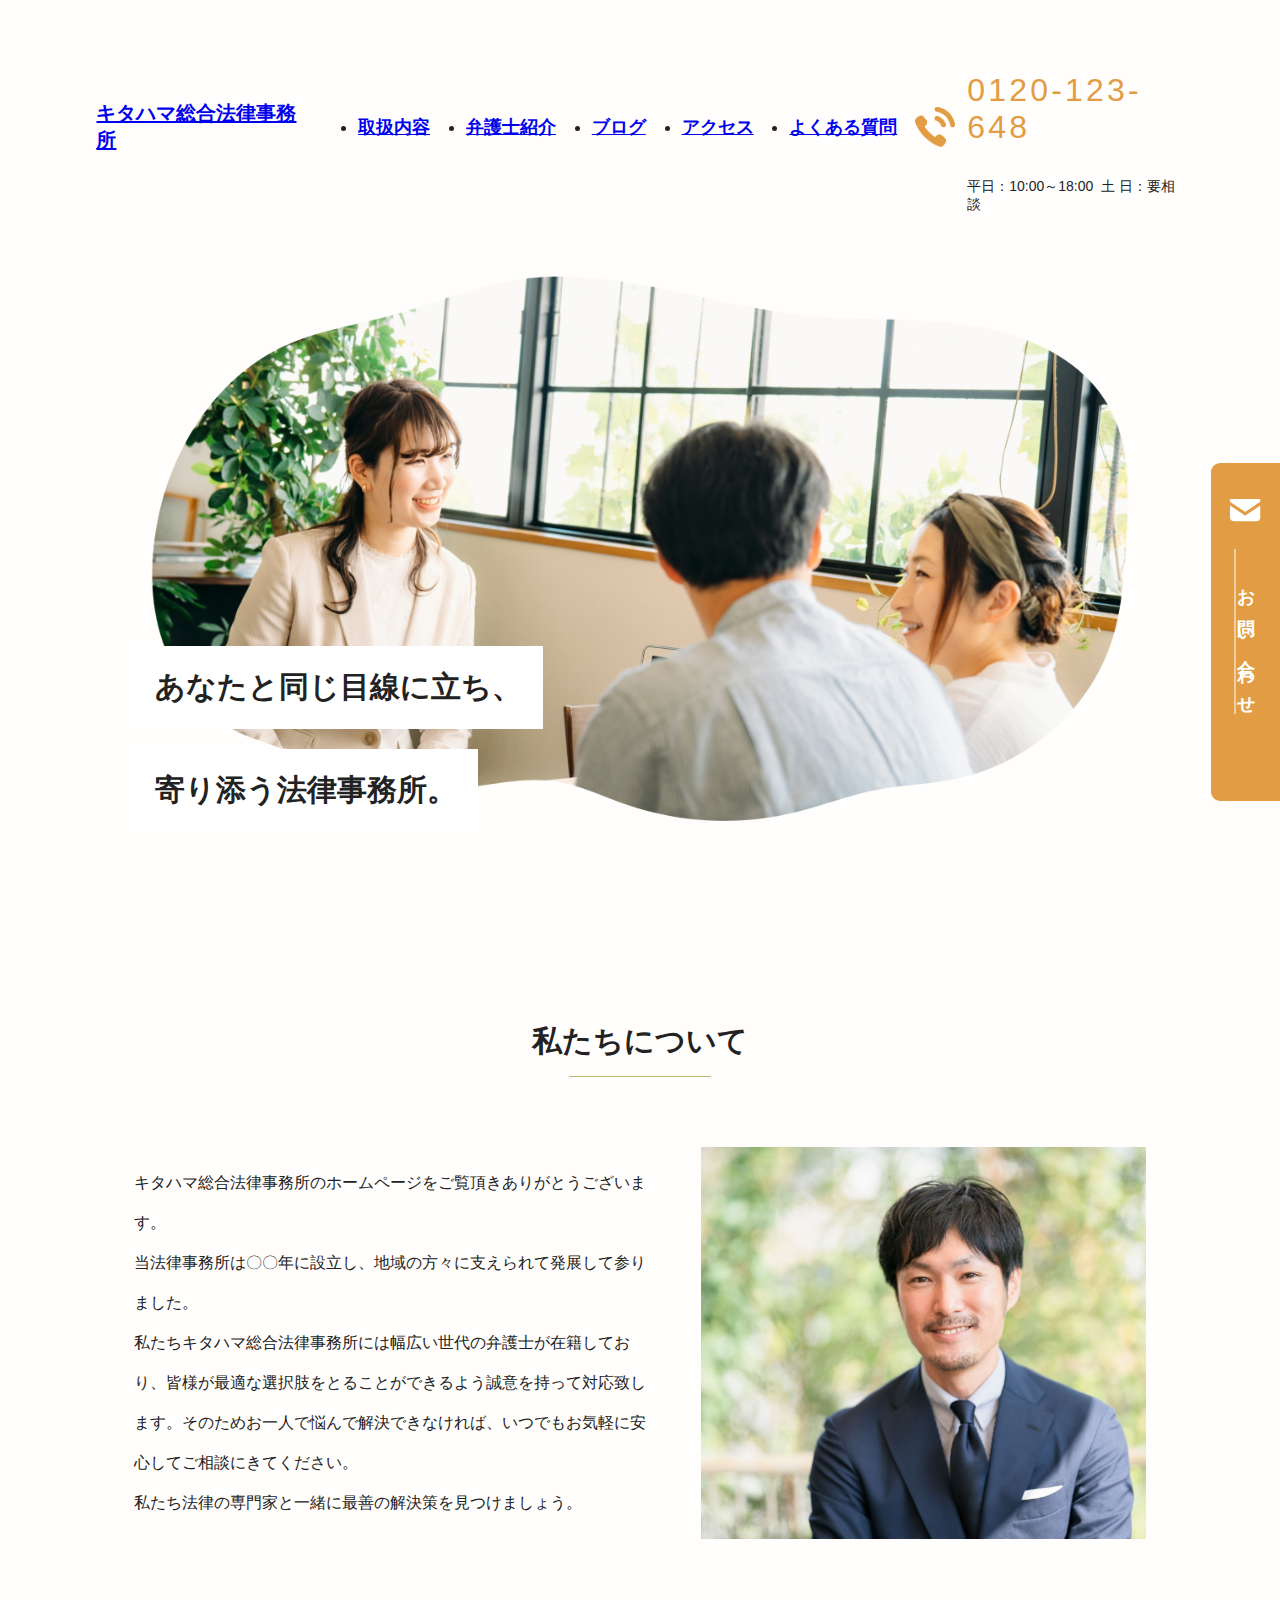
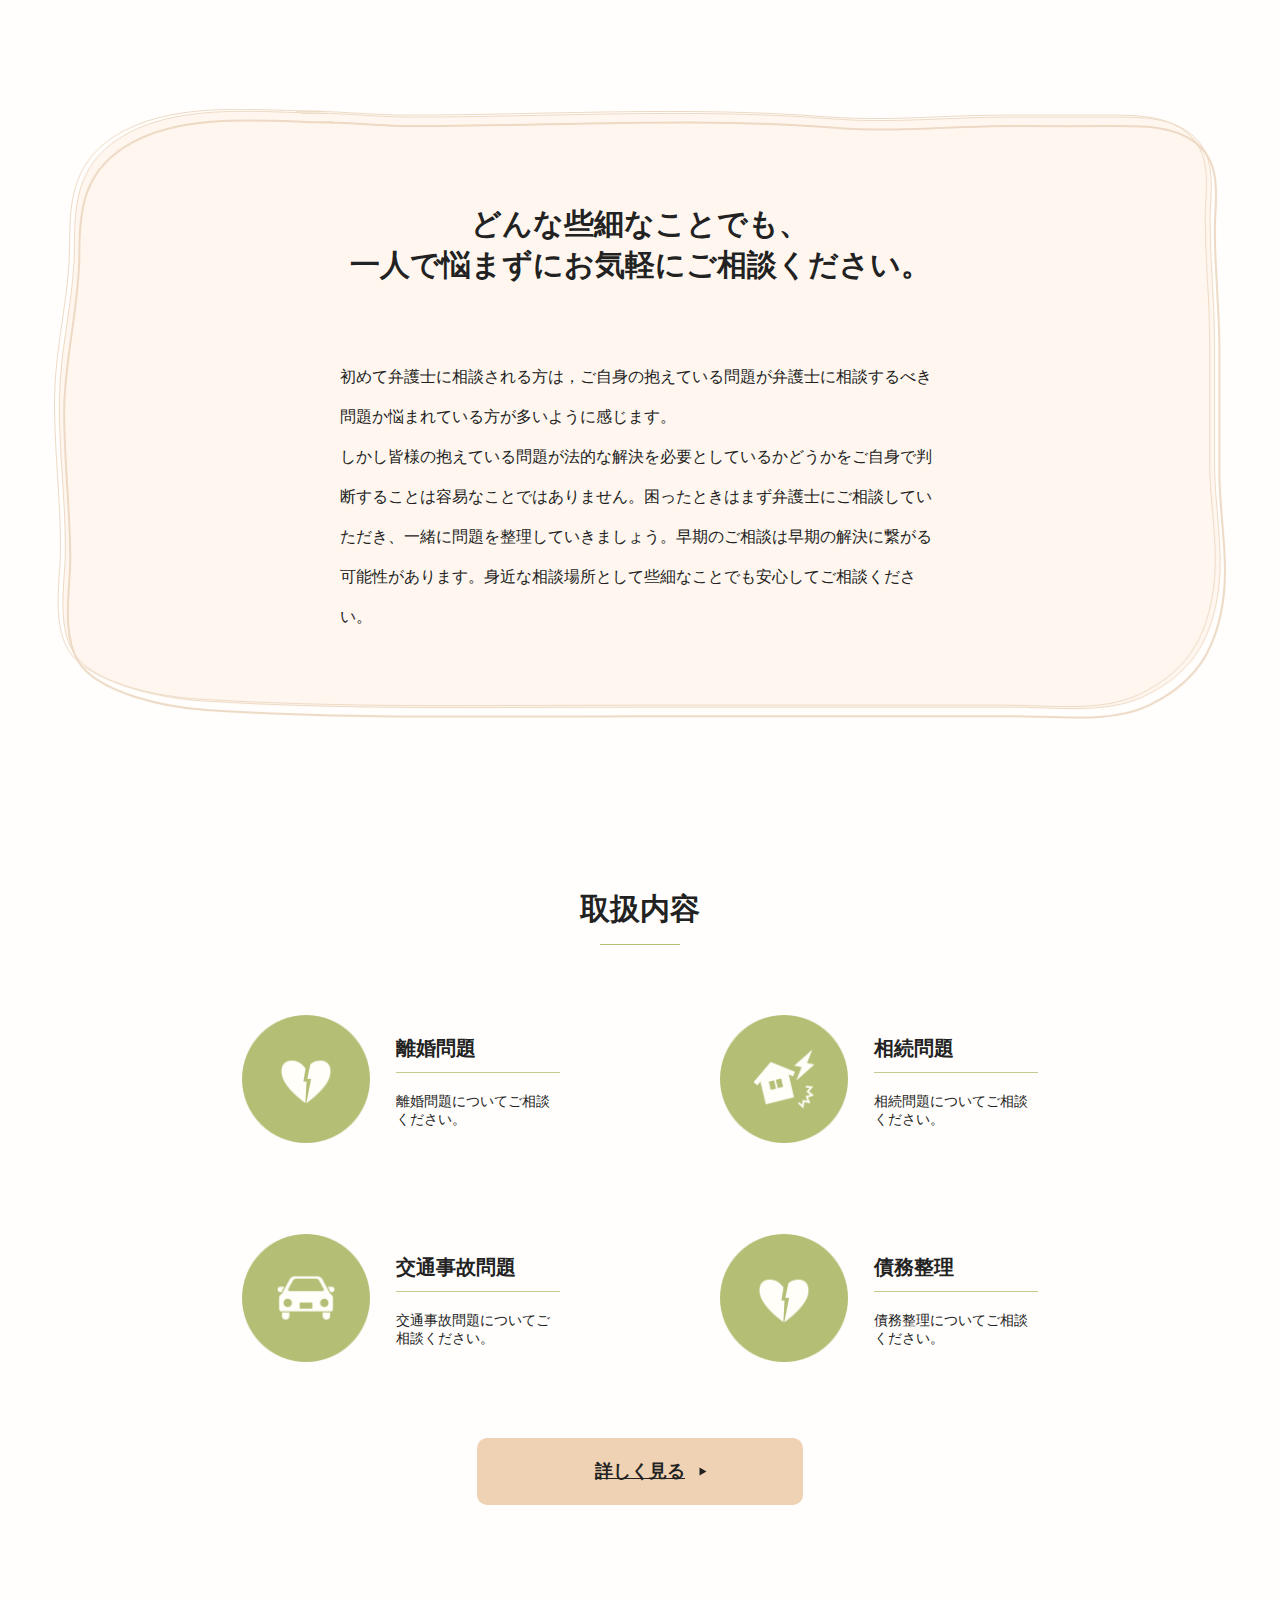
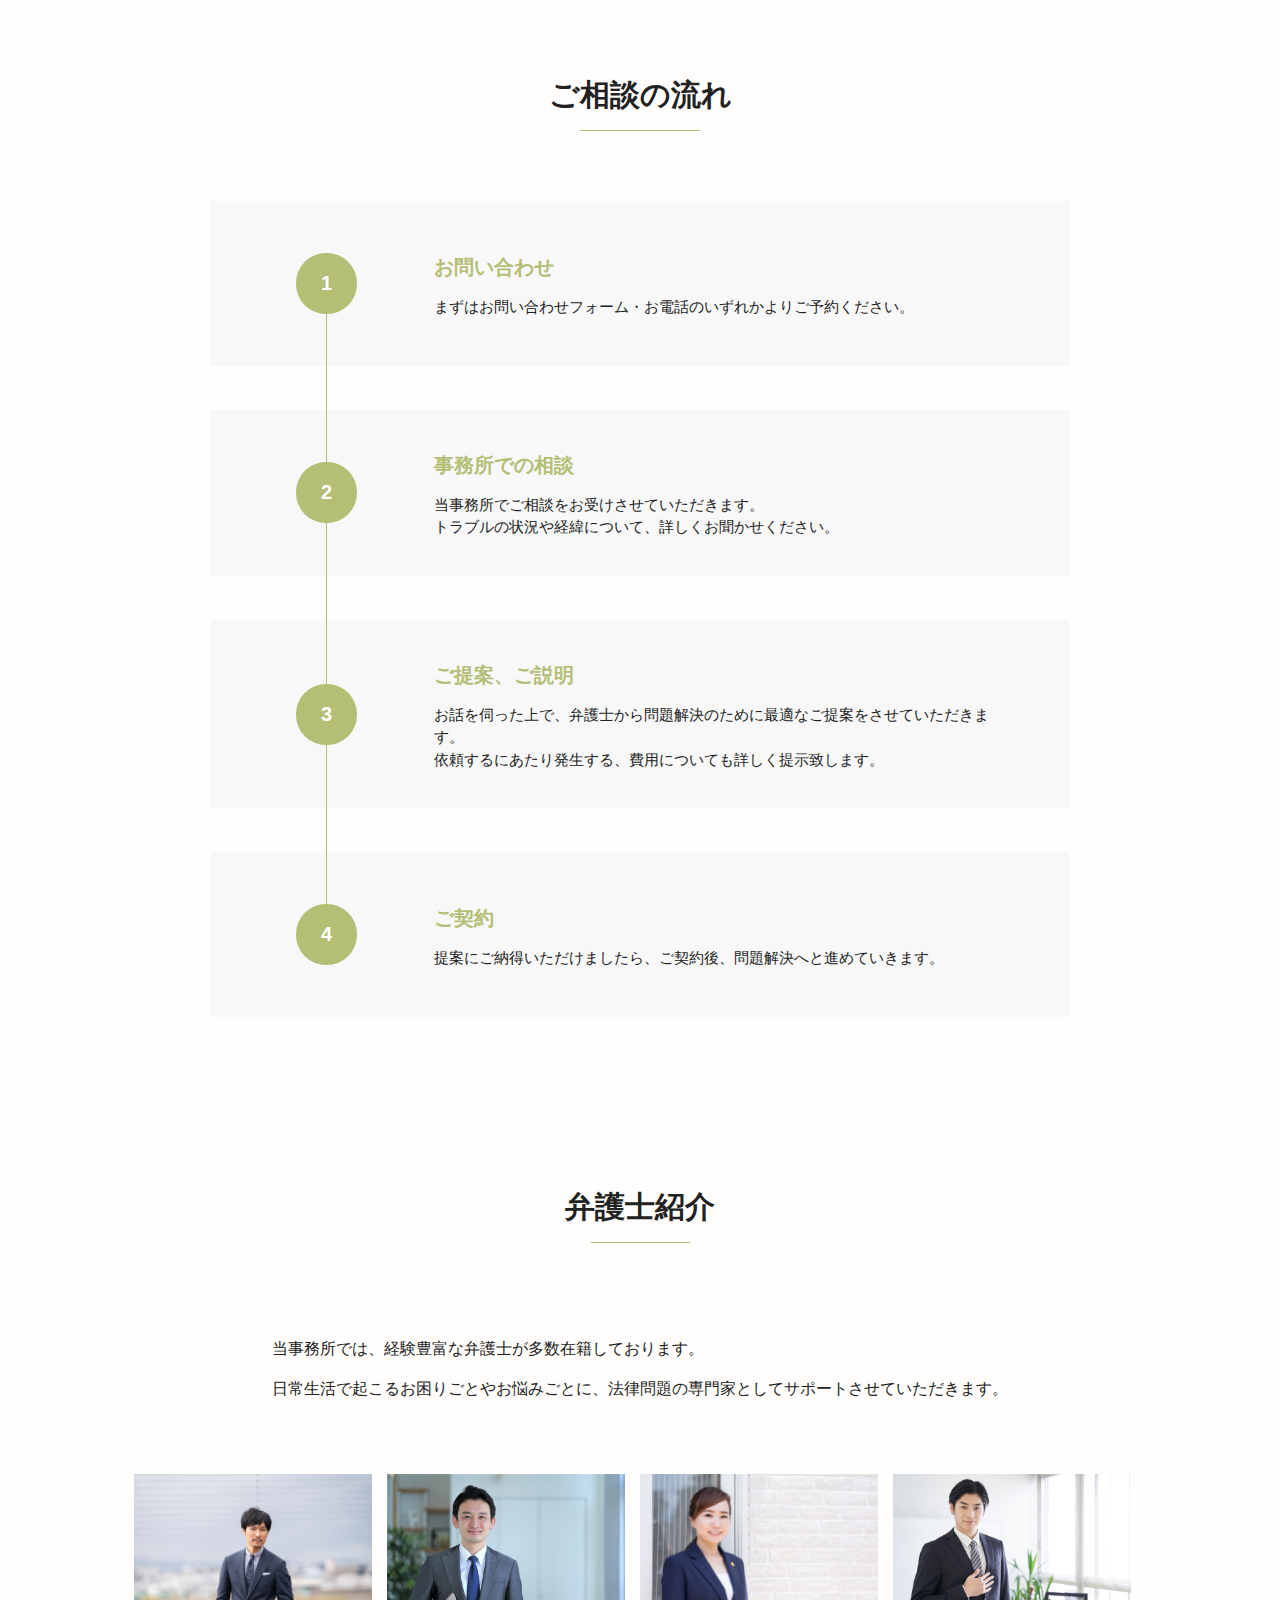
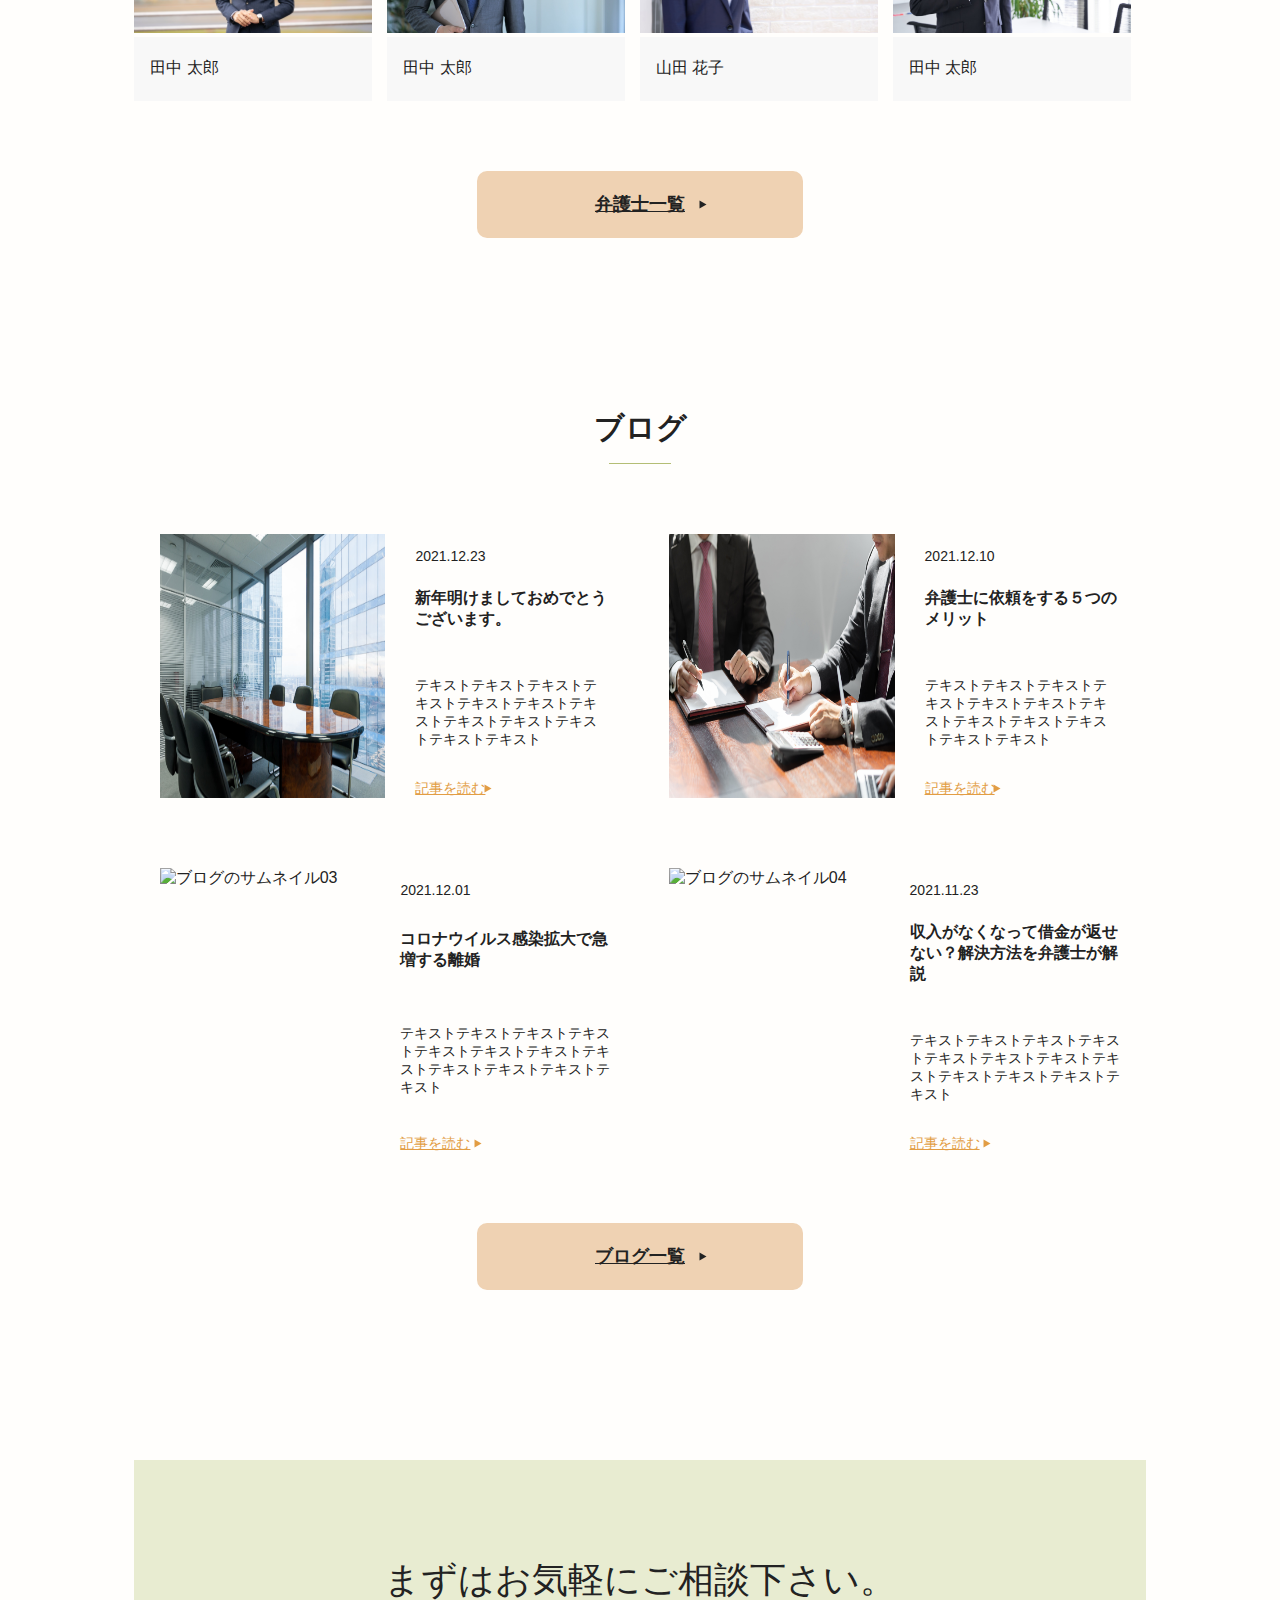
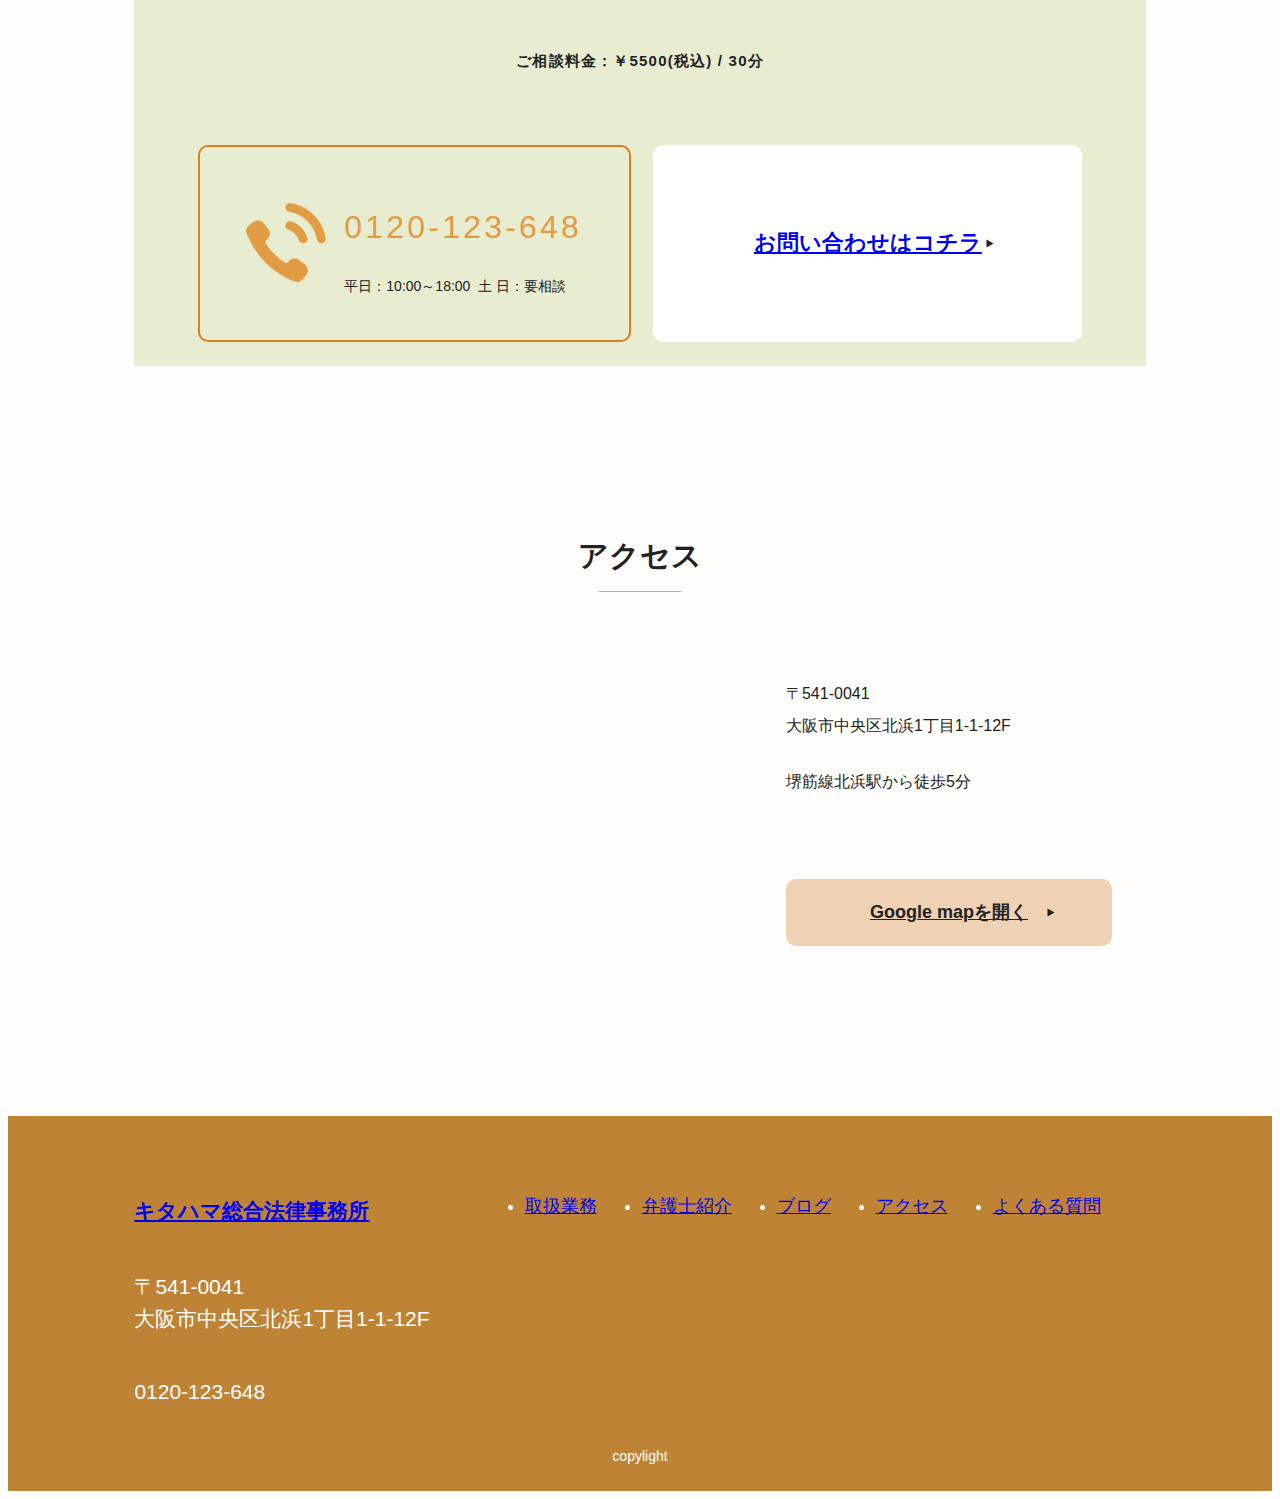
==== commit 48e08696: "20220115_下層ページのCSS完成と画像のリポジトリ変更" ====
--- a/index.html
+++ b/index.html
@@ -51,9 +51,9 @@
             <ul class="header_list">
                 <li><a href="./service/">取扱内容</a></li>
                 <li><a href="./introduction/">弁護士紹介</a></li>
-                <li><a href="">ブログ</a></li>
+                <li><a href="./blog/">ブログ</a></li>
                 <li><a href="./access/">アクセス</a></li>
-                <li><a href="">よくある質問</a></li>
+                <li><a href="./faq/">よくある質問</a></li>
             </ul>
 
             <div class="header_contact">
@@ -330,7 +330,7 @@
             </div>
 
             <div class="form_button">
-                <p class="contact_link">お問い合わせはコチラ</p>
+                <a href="./contact/" class="contact_link">お問い合わせはコチラ</a>
             </div>
 
         </div>
@@ -373,7 +373,7 @@
         <div class="footer_container wrapper">
 
             <div class="footer_box">
-                <p class="office">キタハマ総合法律事務所</p>
+                <p class="office"><a href="./index.html">キタハマ総合法律事務所</a></p>
                 <p class="address">
                     〒541-0041
                     <br>大阪市中央区北浜1丁目1-1-12F
@@ -384,11 +384,11 @@
 
             <div class="footer_nav">
                 <ul class="footer_list">
-                    <li><a href="">取扱業務</a></li>
-                    <li><a href="">弁護士紹介</a></li>
-                    <li><a href="">ブログ</a></li>
-                    <li><a href="">アクセス</a></li>
-                    <li><a href="">よくある質問</a></li>
+                    <li><a href="./service/">取扱業務</a></li>
+                    <li><a href="./introduction/">弁護士紹介</a></li>
+                    <li><a href="./blog/">ブログ</a></li>
+                    <li><a href="./access/">アクセス</a></li>
+                    <li><a href="./faq/">よくある質問</a></li>
                 </ul>
 
             </div>
@@ -401,7 +401,7 @@
 
     <!-- 固定ボタン -->
     <div class="fixed_button">
-        <a href="" class="button">　お問い合わせ</a>
+        <a href="./contact/" class="button">　お問い合わせ</a>
     </div>
 
 
--- a/css/base.css
+++ b/css/base.css
@@ -41,12 +41,18 @@
     align-items: center;
     height: 100%;
 
-    padding:  33px 0 30px 0;
+    padding:  32px 0 28px 0;
 }
 
 .header_list a{
-    padding: 10px 20px;
+    display: block;
+    padding: .5em 0;
     position: relative;
+}
+
+.header_list li{
+    margin: 0 1em;
+    white-space: nowrap;
 }
 
 .header_list a::after{
@@ -71,24 +77,28 @@
 
 
 .header_icon{
-    font-size: 20px;
+    font-size: clamp(14px,1.6vw,20px);
     font-weight: 600;
 }
 
 .header_list{
     display: flex;
-    font-size: 18px;
+    font-size: clamp(12px,1.4vw,18px);
     font-weight: 600;
 }
 
 .header_contact{
     display: flex;
-    height: 50px;
     align-items: center;
 }
 
 .tel_icon{
-    height: 100%;
+    width: 40px;
+    height: 40px;
+    background-image: url(../image/tel.png);
+    background-position: center;
+    background-repeat: no-repeat;
+    background-size: contain;
     margin-right: 12px;
 }
 
@@ -145,15 +155,17 @@
     display: flex;
     /* TODO: align-items: stretch;について詳しく調べる */
     align-items: stretch;
+    /* justify-content: center; */
 }
 
 .tel_icons {
     /* TODO: widthは書き直すこと */
-    width: 133px;
+    width: 80px;
     background-image: url(../image/tel.png);
     background-repeat: no-repeat;
     background-position: center;
     background-size: contain;
+    margin-right: 18px;
 }
 
 .tel_button{
@@ -164,7 +176,6 @@
     border-radius: 10px;
     width: 48.5%;
     padding: 30px 0;
-    /* height: 126px; */
 }
 
 .tel_button .tel_number{
@@ -295,6 +306,7 @@
 
 .footer_nav a:hover{
     opacity: 50%;
+    transition: .3s;
 }
 
 .footer_list{
--- a/css/style.css
+++ b/css/style.css
@@ -47,12 +47,12 @@
 .section_title::after{
     content:"";
     display:block;
-    width:50%;
+    width:66%;
     height:1px;
     background-color:#B4BE75;
     position:absolute;
     bottom: 0;
-    left: 25%;
+    left: 17%;
 }
 
 .about .section_title{
@@ -374,7 +374,11 @@
     border-left: 4.5px solid transparent; 
     transform: rotate(90deg);
     left: 35%;
-
+}
+
+.more_read:hover{
+    opacity: 50%;
+    transition: .3s;
 }
 
 .blog_box:nth-child(n+3){
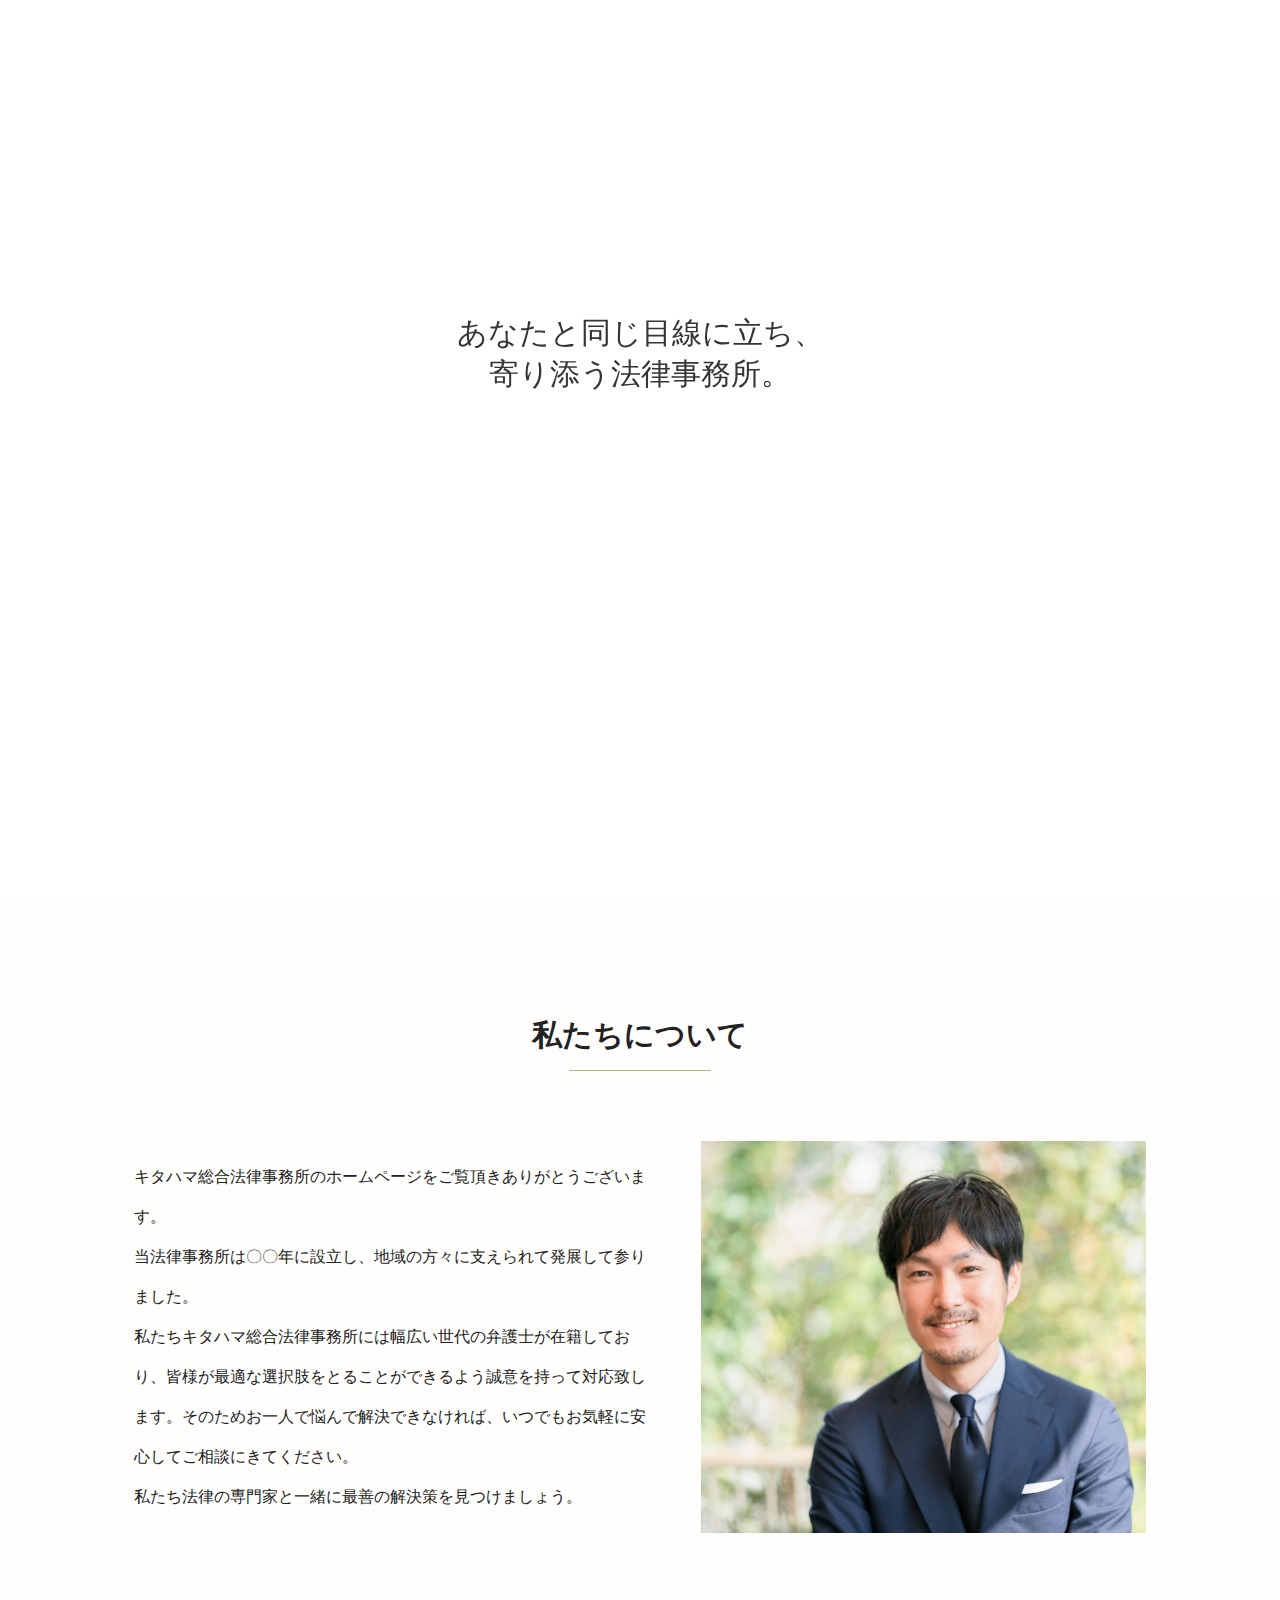
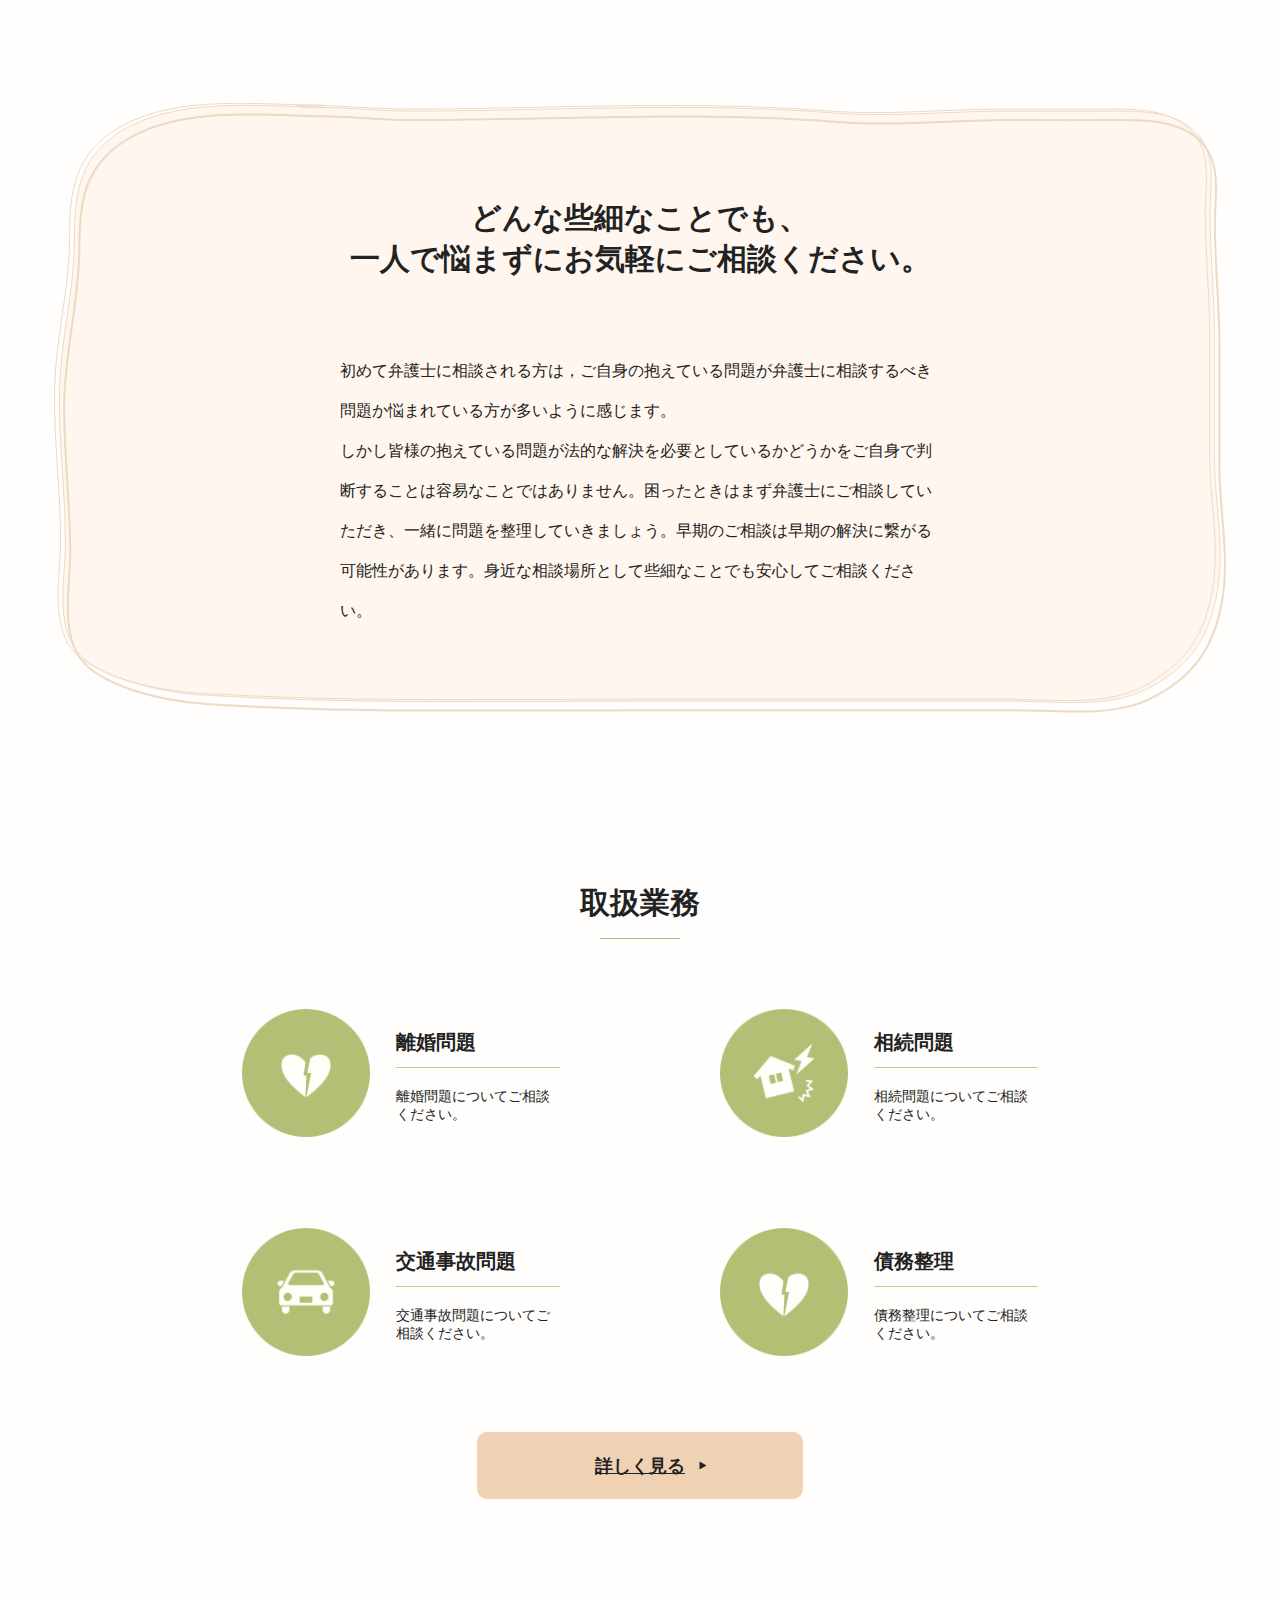
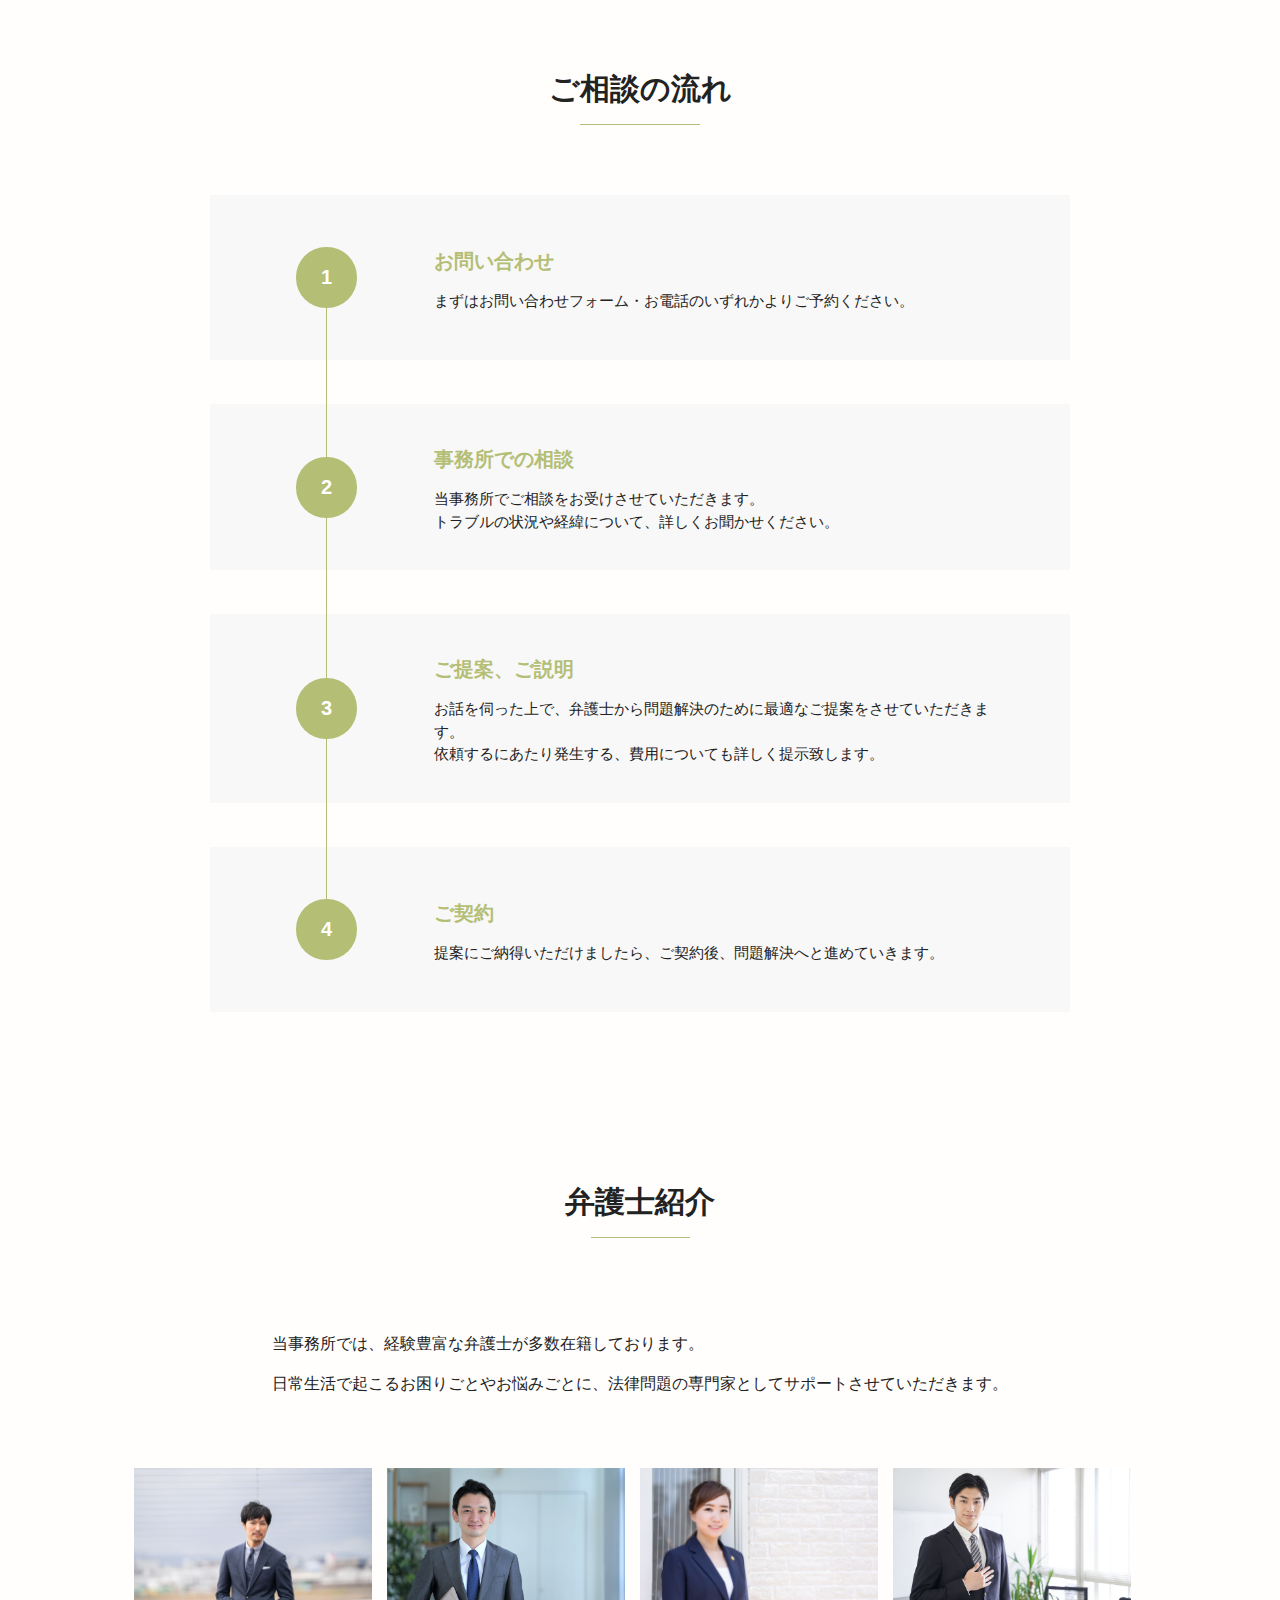
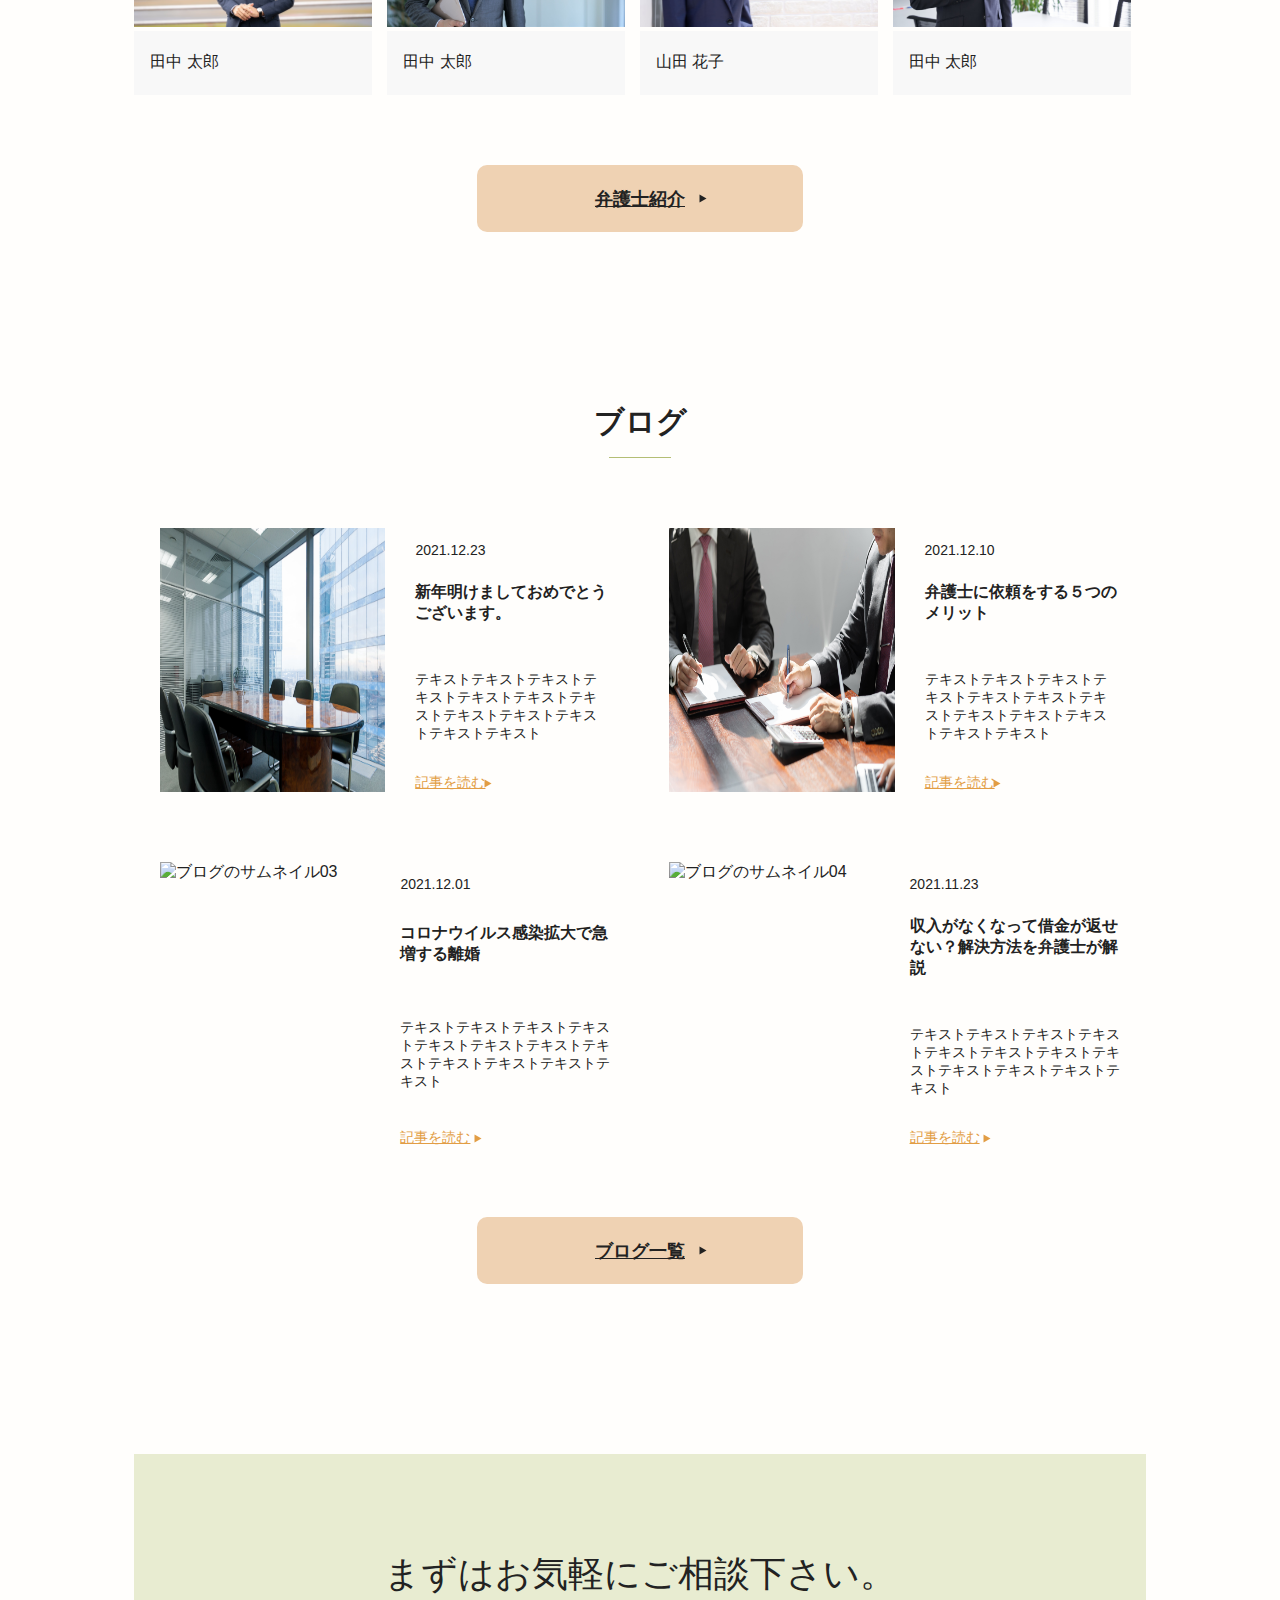
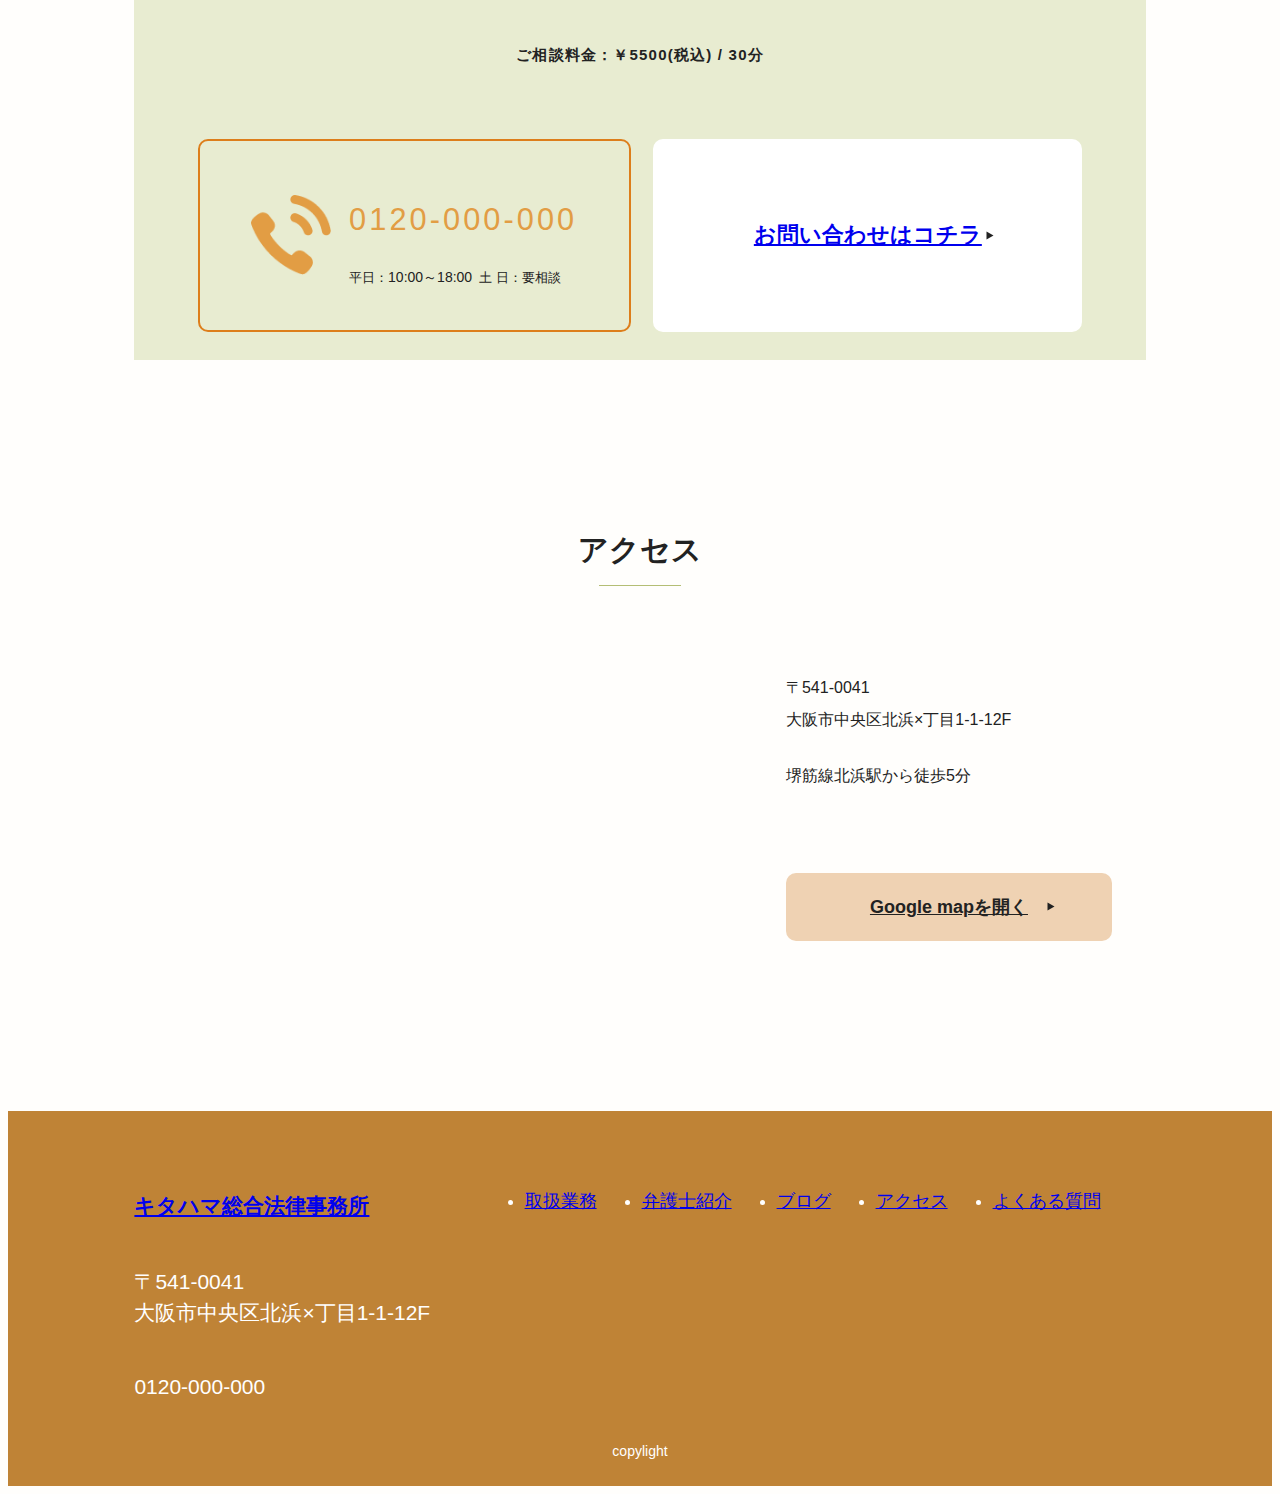
==== commit 7a4a23a0: "20220119_下層ページまでのJSと細かい修正" ====
--- a/index.html
+++ b/index.html
@@ -34,6 +34,7 @@
                 
     
         <!-- アイコンフォント -->
+        <link href="https://fonts.googleapis.com/css2?family=Material+Icons" rel="stylesheet">
     
         <!-- CSS -->
         <link rel="stylesheet" href="https://cdn.jsdelivr.net/npm/destyle.css@2.0.2/destyle.css">
@@ -43,28 +44,49 @@
 
 <body>
 
+    <!-- フェイドイン画面 -->
+    <div class="fadein_page">
+        <p class="fadein_maincopy">あなたと同じ目線に立ち、<br>寄り添う法律事務所。
+        </p>
+
+        <p class="fadein_subcopy">キタハマ総合法律事務所</p>
+    </div>
+
+
     <!-- ヘッダー -->
-    <header class="header">
+    <header class="header" id="header">
         <nav class="header_nav wrapper_large">
-            <div class="header_icon"><a href="./index.html">キタハマ総合法律事務所</a></div>
-
-            <ul class="header_list">
-                <li><a href="./service/">取扱内容</a></li>
-                <li><a href="./introduction/">弁護士紹介</a></li>
-                <li><a href="./blog/">ブログ</a></li>
-                <li><a href="./access/">アクセス</a></li>
-                <li><a href="./faq/">よくある質問</a></li>
-            </ul>
-
-            <div class="header_contact">
-                <img src="./image/tel.png" alt="電話のアイコン" class="tel_icon">
-                <div class="tel_box">
-                    <p class="tel_number">0120-123-648</p>
-                    <div class="contactable_time">平日：<span>10:00～18:00</span>   土 日：要相談</div>
-                </div>
+            <div class="header_icon"><a href="">キタハマ総合法律事務所</a></div>
+
+            <div class="scroll_wrapper">
+                <ul class="header_list">
+                    <li><a href="./service/">取扱業務</a></li>
+                    <li><a href="./introduction/">弁護士紹介</a></li>
+                    <li><a href="./blog/">ブログ</a></li>
+                    <li><a href="./access/">アクセス</a></li>
+                    <li><a href="./faq/">よくある質問</a></li>
+    
+                </ul>
+    
+                <div class="header_contact">
+                    <img src="./image/tel.png" alt="電話のアイコン" class="tel_icon">
+                    <div class="tel_box">
+                        <p class="tel_number">0120-000-000</p>
+                        <div class="contactable_time">平日：<span>10:00～18:00</span>  土日：要相談</div>
+                    </div>
+    
+                </div>
+    
+                <div class="scroll_contact_button">
+                        <a href="./contact/" class="button">　お問い合わせ</a>
+                </div>
+
             </div>
 
         </nav>
+
+        <button class="scroll_button"></button>
+
     </header>
 
     <!-- MV -->
@@ -107,9 +129,9 @@
     </section>
 
 
-    <!-- 取扱内容 -->
+    <!-- 取扱業務 -->
     <section class="service">
-        <h2 class="section_title">取扱内容</h2>
+        <h2 class="section_title">取扱業務</h2>
 
         <div class="service_container">
 
@@ -249,7 +271,7 @@
         </div>
 
         <div class="section_button">
-            <a href="" class="button">弁護士一覧</a>
+            <a href="" class="button">弁護士紹介</a>
         </div>
 
     </section>
@@ -321,7 +343,7 @@
                 <div class="tel_button_inner">
                     <div class="tel_icons"></div>
                     <div class="tel_box">
-                        <p class="tel_number">0120-123-648</p>
+                        <p class="tel_number">0120-000-000</p>
                         <p class="contactable_time">平日：<span>10:00～18:00</span>   土 日：要相談</p>
                     </div>
 
@@ -351,7 +373,7 @@
                 <div class="access_textbox_inner">
 
                     <p class="adress">〒541-0041
-                        <br>大阪市中央区北浜1丁目1-1-12F
+                        <br>大阪市中央区北浜×丁目1-1-12F
                     </p>
         
                     <p class="access_text">堺筋線北浜駅から徒歩5分</p>
@@ -376,9 +398,9 @@
                 <p class="office"><a href="./index.html">キタハマ総合法律事務所</a></p>
                 <p class="address">
                     〒541-0041
-                    <br>大阪市中央区北浜1丁目1-1-12F
+                    <br>大阪市中央区北浜×丁目1-1-12F
                 </p>
-                <p class="tel_number">0120-123-648</p>
+                <p class="tel_number">0120-000-000</p>
 
             </div>
 
--- a/css/base.css
+++ b/css/base.css
@@ -79,12 +79,21 @@
 .header_icon{
     font-size: clamp(14px,1.6vw,20px);
     font-weight: 600;
+    white-space: nowrap;
+}
+
+.scroll_wrapper{
+    display: flex;
+    align-items: center;
+    justify-content: space-between;
+    width: 100%;
 }
 
 .header_list{
     display: flex;
     font-size: clamp(12px,1.4vw,18px);
     font-weight: 600;
+    margin-left: 5%;
 }
 
 .header_contact{
@@ -105,18 +114,150 @@
 .tel_number{
     color: #E29D44;
     font-family: 'DIN Alternate', sans-serif;
-    font-size: 32px;
+    font-size: clamp(20px,2.4vw,32px);
     letter-spacing: .1em;
 }
 
 .contactable_time{
     font-size: 14px;
+    font-size: clamp(10px,1vw,14px)
 }
 
 .contactable_time span{
     font-family: 'DIN Alternate', sans-serif;
     font-size: 14px;
 }
+
+
+/* ハンバーガーメニューとスクロールアニメーション */
+.scroll_on .scroll_wrapper{
+    width: 35%;
+    height: 100%;
+    flex-flow: column;
+
+    padding-top: 12%;
+    padding-bottom: 10%;
+}
+
+.scroll_button{
+    display: none;
+    width: 40px;
+    height: 40px;
+    position: fixed;
+    top: 18px;
+    right: 30px;
+    z-index: 20;
+}
+
+.scroll_button::after{
+    content: url("../image/humberger.png");
+}
+
+.scroll_on .header_icon{
+    display: none;
+}
+
+.scroll_on .header_nav{
+    display: flex;
+    flex-direction: column;
+    justify-content: space-between;
+    align-items: center;
+    background-color: #fff;
+    opacity: .95;
+
+    position: fixed;
+    top: 0;
+    width: 50%;
+    right: -100%;
+    height: 100%;
+    z-index: 12;
+
+    transition: 1.2s;
+}
+
+
+.scroll_on .header_list a{
+    padding: unset;
+    font-size: 18px;
+    margin-bottom: 1.5em;
+}
+
+.scroll_on .header_list a::after{
+    bottom: -.1em;
+}
+
+.scroll_on .header_list{
+    display: flex;
+    flex-direction: column;
+    justify-content: center;
+    align-items: center;
+    margin-left: unset;
+}
+
+.scroll_on .scroll_button{
+    display: block;
+}
+
+.scroll_on .tel_number{
+    font-size: clamp(22px,2vw,27px);
+    white-space: nowrap;
+}
+
+.scroll_on .contactable_time{
+    font-size: clamp(10px,.8vw,12px);
+    white-space: nowrap;
+}
+
+/* スクロース専用お問い合わせボタン */
+
+.scroll_contact_button{
+    display: none;
+}
+
+.scroll_on .scroll_contact_button{
+    display: flex;
+    width: 80%;
+    justify-content: center;
+}
+
+.scroll_on .button{
+    display: flex;
+    justify-content: center;
+    align-items: center;
+
+    background-color: #E29D44;
+    width: 100%;
+    color: #fff;
+    font-size: 14px;
+    margin-top: 0;
+    min-width: 180px;
+    padding: 1.2em 0;
+    border-radius: 8px;
+
+    position: relative;
+}
+
+.scroll_on .button::before{
+    position: absolute;
+    transform: scale(.8) translateY(8%);
+    content: url(../image/mail.png);
+    left: 10%;
+    margin: auto 0;
+}
+
+.scroll_on .button::after{
+    content: none;
+}
+
+/* スクロース専用お問い合わせボタンここまで */
+
+
+
+.open .header_nav{
+    right: 0%;
+    transition: .6s;
+}
+
 
 
 /* お問い合わせ */
--- a/css/style.css
+++ b/css/style.css
@@ -1,4 +1,47 @@
 @charset "utf-8";
+
+
+/* フェイドイン画面 */
+.fadein_page{
+    background-color: #fff;
+    position: fixed;
+	top: 0;
+	left: 0;
+    width: 100%;
+    height: 100%;
+    z-index: 30;
+}
+
+.fadein_page p {
+	position: fixed;
+	left: 50%;
+	transform: translate(-50%, -50%);
+	display: none;
+	z-index: 35;
+}
+
+.fadein_maincopy{
+    top: 36%;
+    font-family: 'YuMincho' ,serif;
+    font-size: 30px;
+    text-align: center;
+}
+
+.fadein_page br{
+    display: block;
+    content: "";
+    height: 36px;
+}
+
+.fadein_subcopy{
+    bottom: 36%;
+    font-size: 20px;
+    font-weight: 600;
+    padding: .5em ;
+    border-bottom: 1px solid #B4BE75;
+}
+
+
 
 /* MV */
 .mv{
@@ -119,7 +162,7 @@
 }
 
 
-/* 取扱内容 */
+/* 取扱業務 */
 .service{
     display: flex;
     width: 100%;
